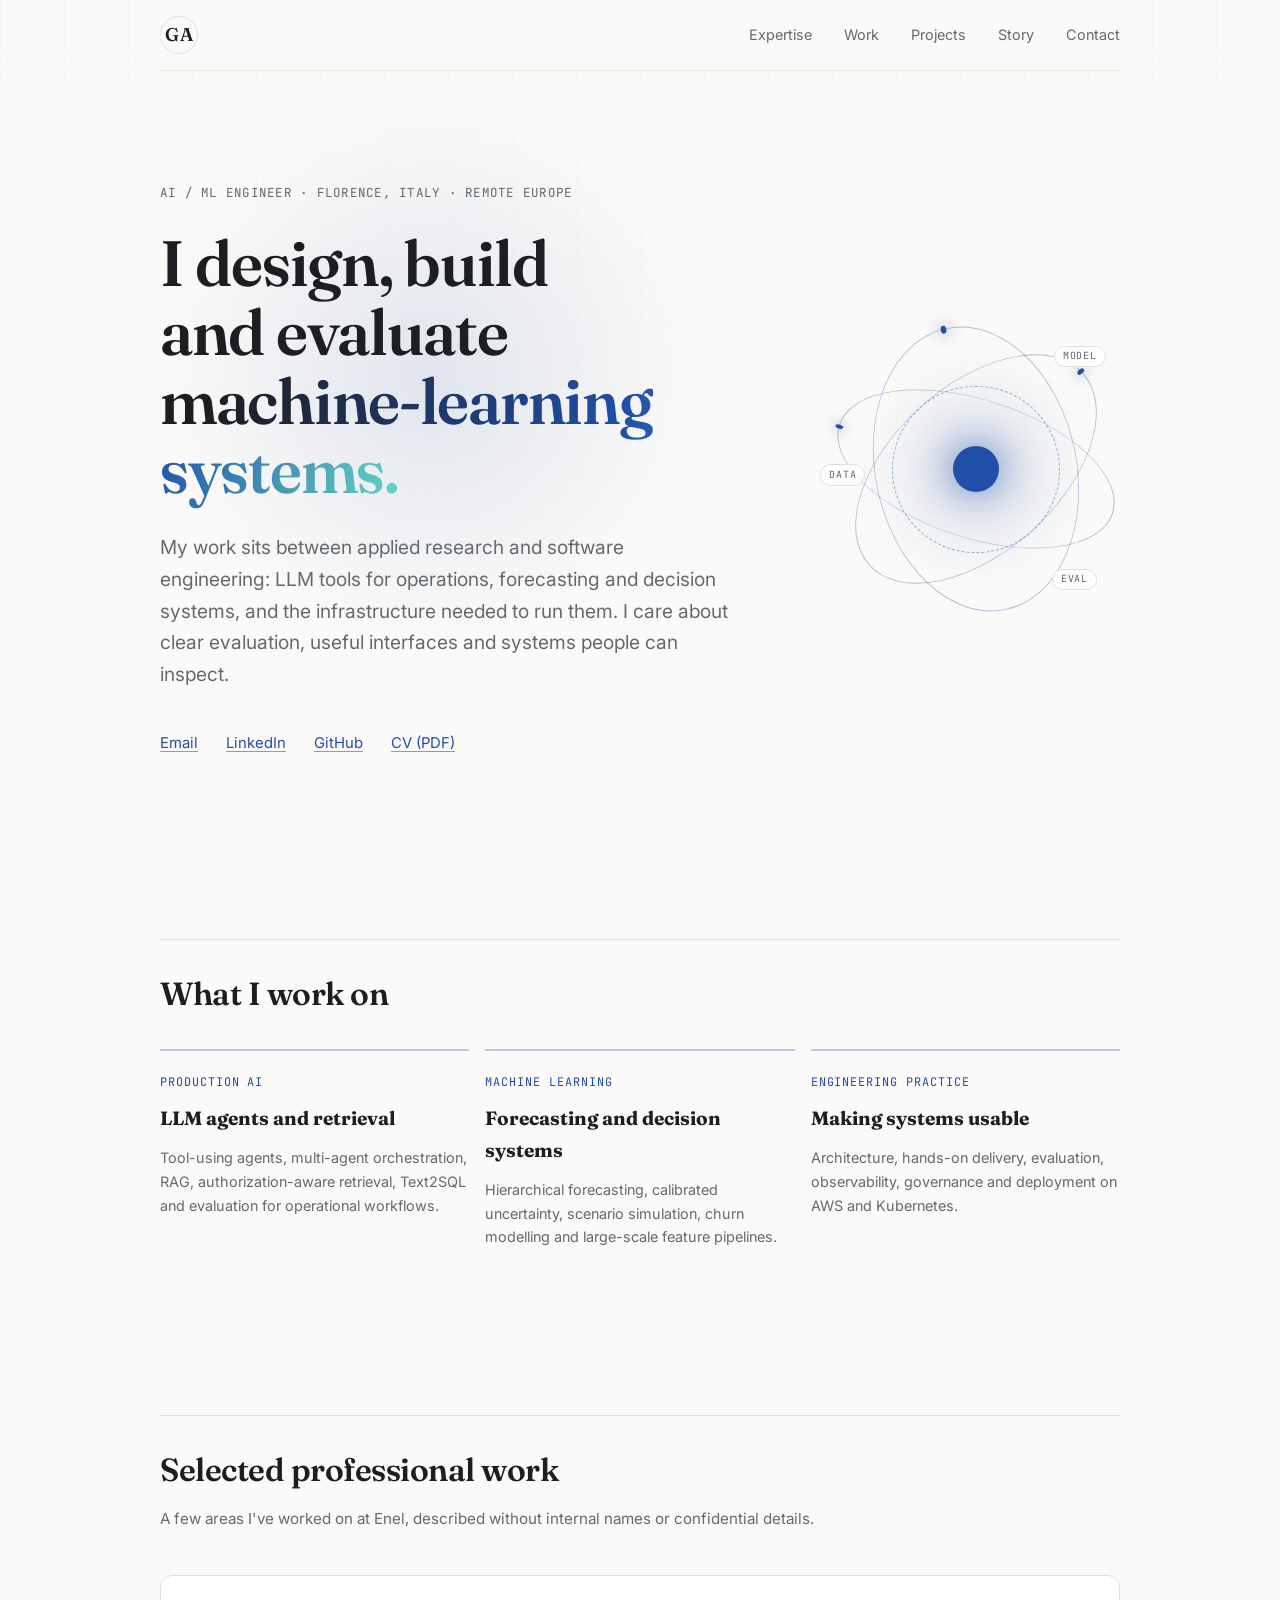
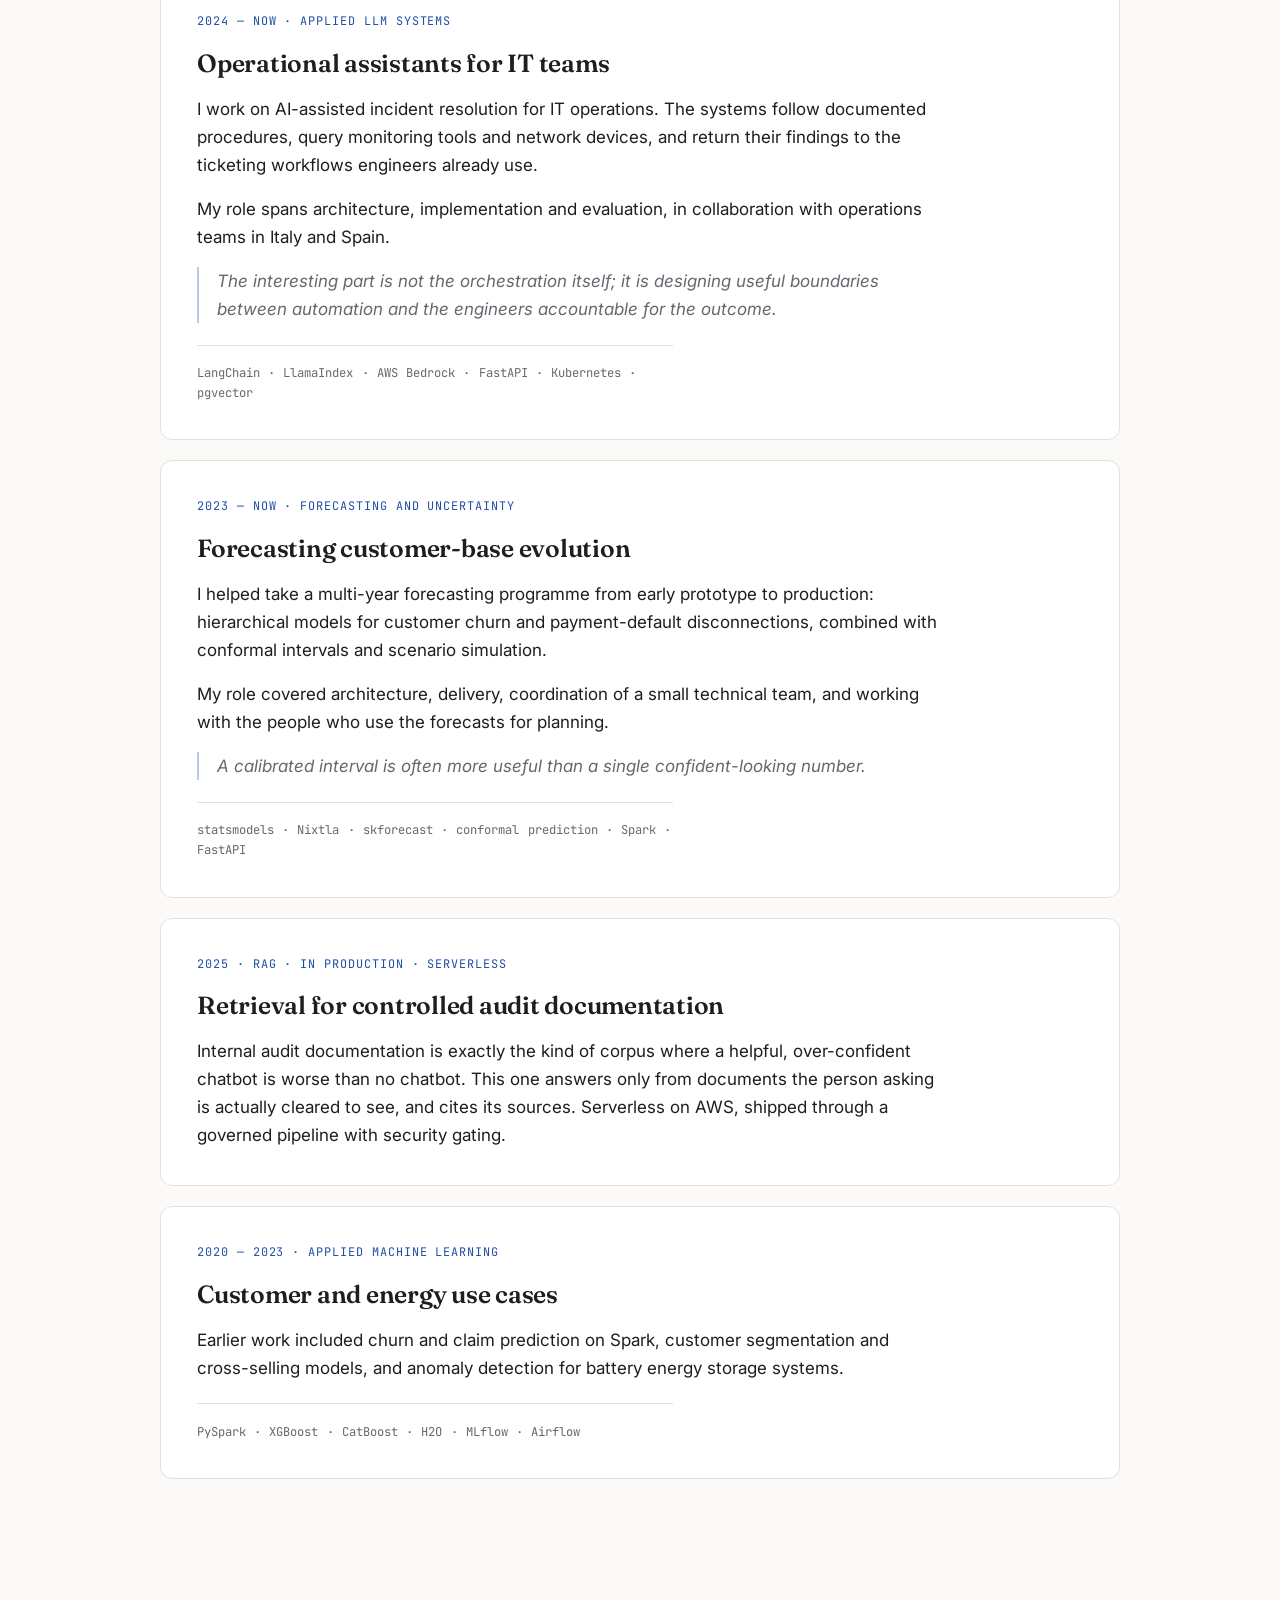
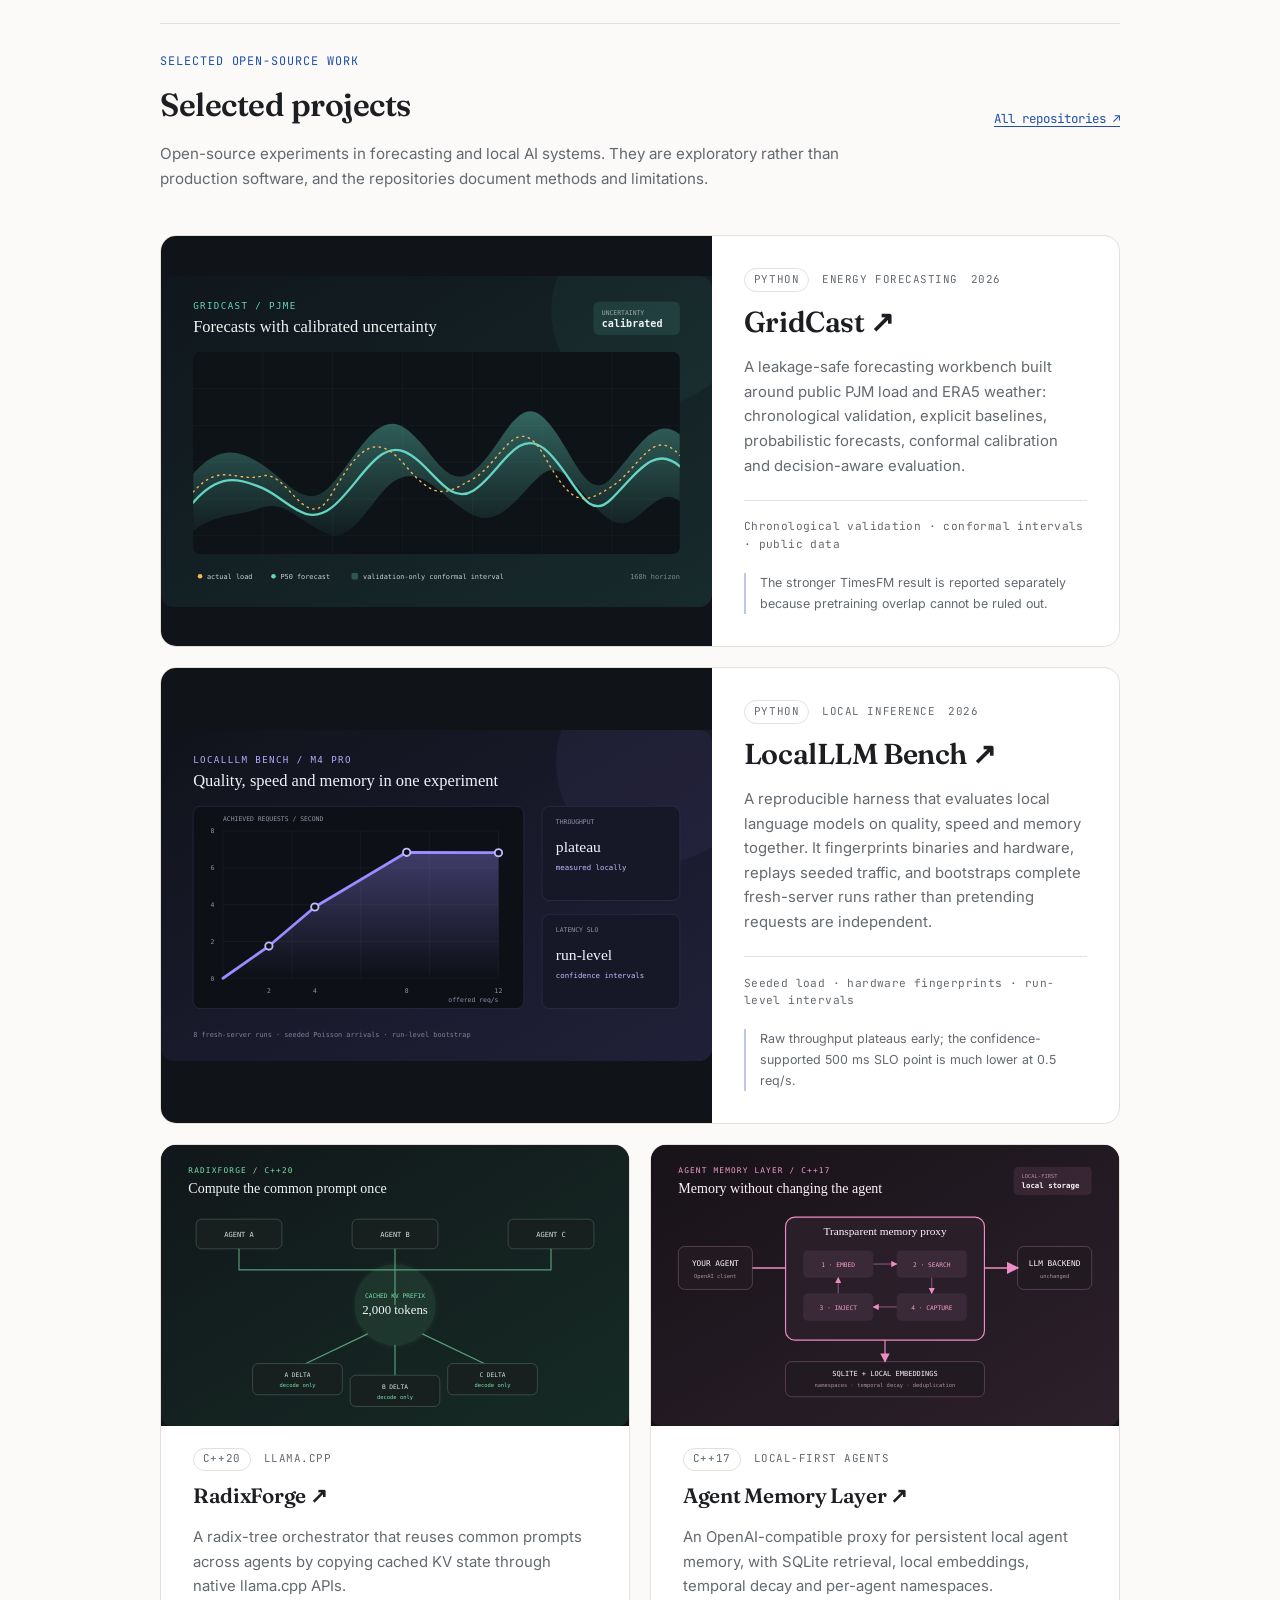
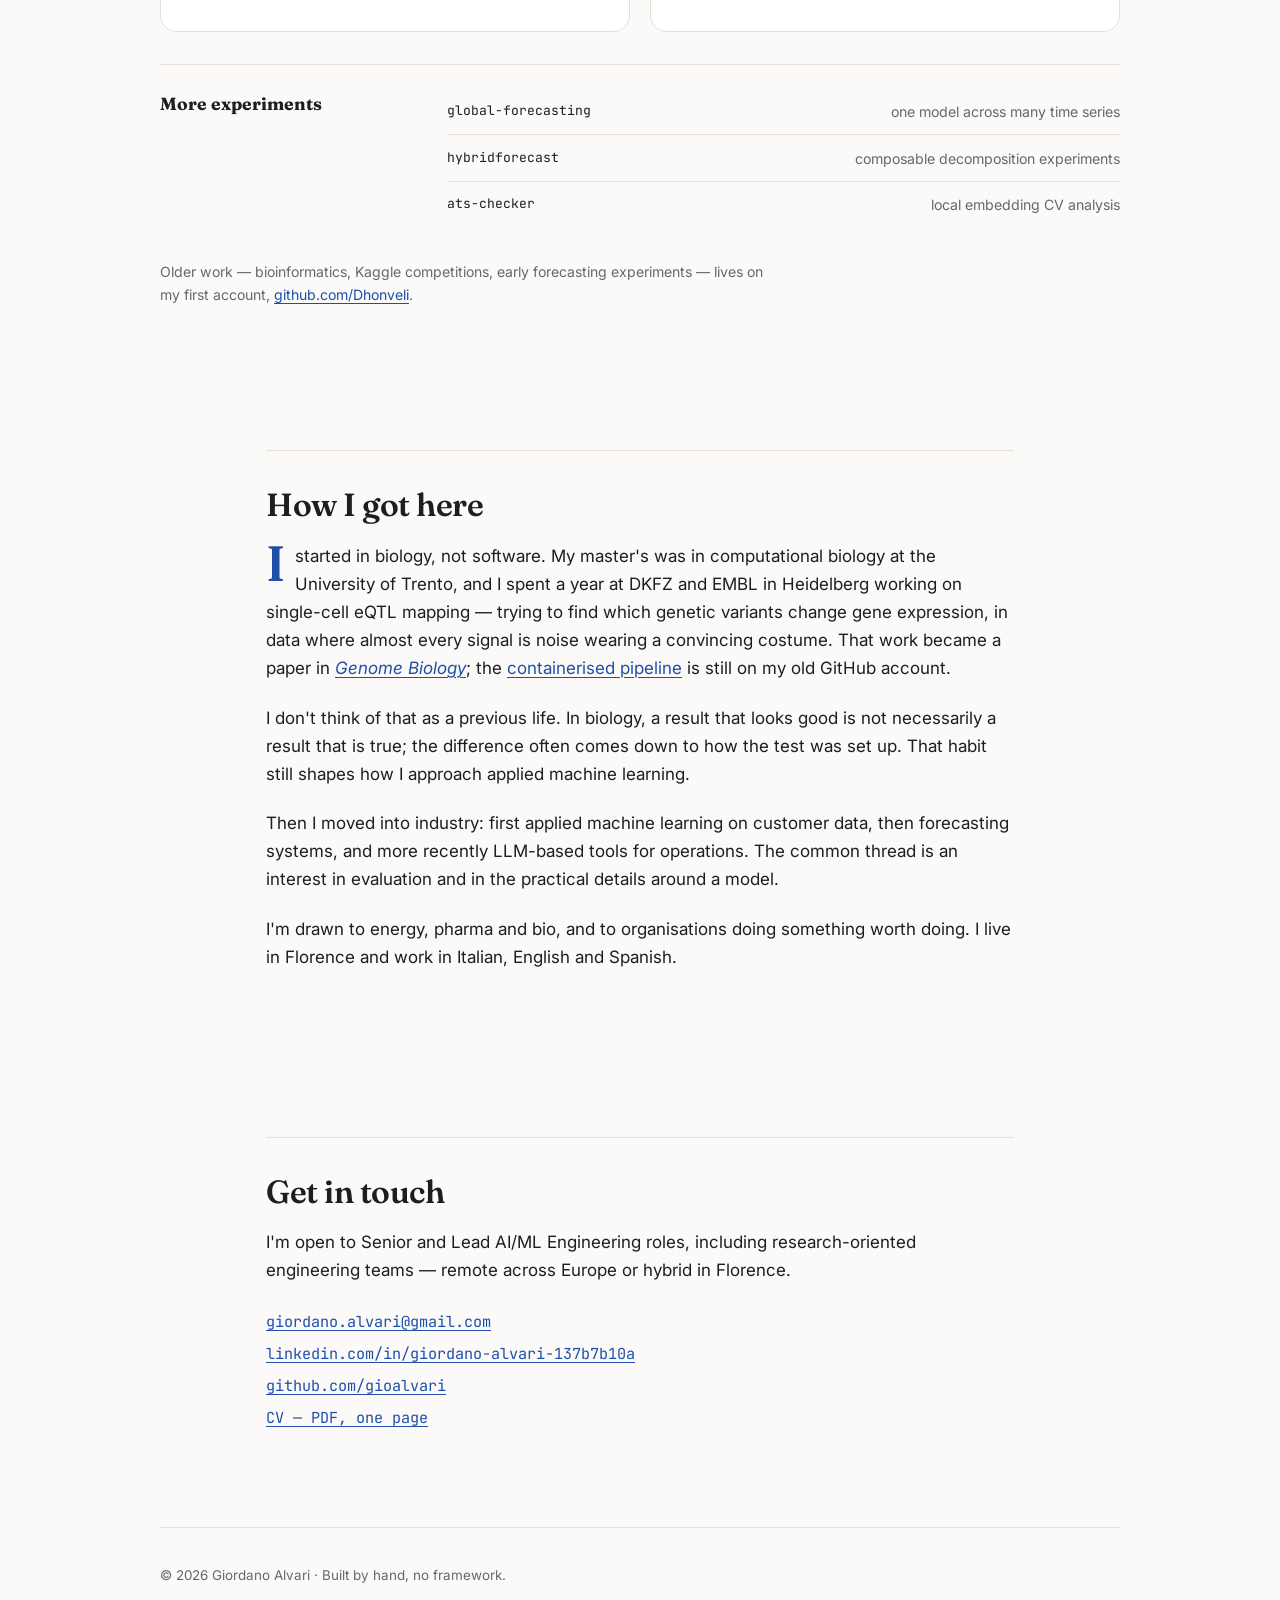
==== index.html @ 570c7729 "Refine portfolio tone and interactions" ====
<!DOCTYPE html>
<html lang="en">
<head>
<meta charset="utf-8">
<meta name="viewport" content="width=device-width, initial-scale=1">
<title>Giordano Alvari — Senior AI / ML Engineer</title>
<meta name="description" content="AI and Machine Learning Engineer working on LLM systems, forecasting and applied machine learning. Based in Florence, available remotely across Europe.">
<meta name="author" content="Giordano Alvari">
<meta name="color-scheme" content="dark light">
<meta name="theme-color" content="#0e1012" media="(prefers-color-scheme: dark)">
<meta name="theme-color" content="#fbfaf8" media="(prefers-color-scheme: light)">
<link rel="canonical" href="https://gioalvari.github.io/">

<meta property="og:type" content="profile">
<meta property="og:title" content="Giordano Alvari — Senior AI / ML Engineer">
<meta property="og:description" content="LLM systems, forecasting and applied machine learning — built with careful evaluation and practical engineering.">
<meta property="og:url" content="https://gioalvari.github.io/">
<meta property="og:image" content="https://gioalvari.github.io/og-2026-09.png">
<meta property="og:image:width" content="1200">
<meta property="og:image:height" content="630">
<meta property="og:image:alt" content="Giordano Alvari — AI and Machine Learning Engineer.">
<meta name="twitter:card" content="summary_large_image">
<meta name="twitter:image" content="https://gioalvari.github.io/og-2026-09.png">

<link rel="preconnect" href="https://fonts.googleapis.com">
<link rel="preconnect" href="https://fonts.gstatic.com" crossorigin>
<link href="https://fonts.googleapis.com/css2?family=Fraunces:opsz,wght@9..144,400;9..144,600&family=Inter:wght@400;500;600&family=JetBrains+Mono:wght@400&display=swap" rel="stylesheet">
<link rel="stylesheet" href="style.css">
<script src="site.js" defer></script>
<link rel="icon" href="data:image/svg+xml,<svg xmlns='http://www.w3.org/2000/svg' viewBox='0 0 100 100'><text y='.9em' font-size='90'>◆</text></svg>">

<script type="application/ld+json">
{
  "@context": "https://schema.org",
  "@type": "Person",
  "name": "Giordano Alvari",
  "url": "https://gioalvari.github.io/",
  "email": "giordano.alvari@gmail.com",
  "jobTitle": "Senior AI / Machine Learning Engineer",
  "worksFor": { "@type": "Organization", "name": "Enel" },
  "address": { "@type": "PostalAddress", "addressLocality": "Florence", "addressCountry": "IT" },
  "alumniOf": [
    { "@type": "CollegeOrUniversity", "name": "University of Trento" },
    { "@type": "Organization", "name": "DKFZ / EMBL Heidelberg" }
  ],
  "knowsLanguage": ["Italian", "English", "Spanish"],
  "knowsAbout": [
    "LLM agents", "Retrieval-Augmented Generation", "Machine Learning Engineering",
    "Time series forecasting", "Conformal prediction", "MLOps", "Python", "C++"
  ],
  "sameAs": [
    "https://www.linkedin.com/in/giordano-alvari-137b7b10a/",
    "https://github.com/gioalvari",
    "https://github.com/Dhonveli"
  ]
}
</script>
</head>

<body>

<a class="skip" href="#main">Skip to content</a>

<header class="wrap">
  <nav aria-label="Primary">
    <span class="mark">GA</span>
    <ul>
      <li><a href="#expertise">Expertise</a></li>
      <li><a href="#work">Work</a></li>
      <li><a href="#projects">Projects</a></li>
      <li><a href="#story">Story</a></li>
      <li><a href="#contact">Contact</a></li>
    </ul>
  </nav>
</header>

<main id="main">

  <!-- ── HERO ───────────────────────────────────────── -->
  <section class="wrap hero">
    <div class="hero-copy">
      <p class="eyebrow">AI / ML Engineer · Florence, Italy · Remote Europe</p>
      <h1>I design, build and evaluate<br><span>machine-learning systems.</span></h1>
      <p class="lead">
        My work sits between applied research and software engineering: LLM tools for operations,
        forecasting and decision systems, and the infrastructure needed to run them. I care about
        clear evaluation, useful interfaces and systems people can inspect.
      </p>
      <ul class="links">
        <li><a href="mailto:giordano.alvari@gmail.com">Email</a></li>
        <li><a href="https://www.linkedin.com/in/giordano-alvari-137b7b10a/" rel="me">LinkedIn</a></li>
        <li><a href="https://github.com/gioalvari" rel="me">GitHub</a></li>
        <li><a href="giordano-alvari-cv.pdf">CV (PDF)</a></li>
      </ul>
    </div>
    <div class="hero-orbit" aria-hidden="true">
      <span class="orbit orbit-a"></span>
      <span class="orbit orbit-b"></span>
      <span class="orbit orbit-c"></span>
      <span class="orbit-core"></span>
      <span class="orbit-label label-model">model</span>
      <span class="orbit-label label-data">data</span>
      <span class="orbit-label label-eval">eval</span>
    </div>
  </section>

  <section class="wrap" id="expertise">
    <h2 class="section-title">What I work on</h2>
    <div class="expertise-grid">
      <article>
        <p class="kicker">Production AI</p>
        <h3>LLM agents and retrieval</h3>
        <p>Tool-using agents, multi-agent orchestration, RAG, authorization-aware retrieval, Text2SQL and evaluation for operational workflows.</p>
      </article>
      <article>
        <p class="kicker">Machine learning</p>
        <h3>Forecasting and decision systems</h3>
        <p>Hierarchical forecasting, calibrated uncertainty, scenario simulation, churn modelling and large-scale feature pipelines.</p>
      </article>
      <article>
        <p class="kicker">Engineering practice</p>
        <h3>Making systems usable</h3>
        <p>Architecture, hands-on delivery, evaluation, observability, governance and deployment on AWS and Kubernetes.</p>
      </article>
    </div>
  </section>

  <!-- ── WORK ───────────────────────────────────────── -->
  <section class="wrap" id="work">
    <h2 class="section-title">Selected professional work</h2>
    <p class="section-note">
      A few areas I've worked on at Enel, described without internal names or confidential details.
    </p>

    <ol class="cards">

      <li class="card">
        <p class="kicker">2024 — now · Applied LLM systems</p>
        <h3>Operational assistants for IT teams</h3>
        <p>
          I work on AI-assisted incident resolution for IT operations. The systems follow
          documented procedures, query monitoring tools and network devices, and return their
          findings to the ticketing workflows engineers already use.
        </p>
        <p>
          My role spans architecture, implementation and evaluation, in collaboration with
          operations teams in Italy and Spain.
        </p>
        <p class="aside">
          The interesting part is not the orchestration itself; it is designing useful boundaries
          between automation and the engineers accountable for the outcome.
        </p>
        <p class="stack">LangChain · LlamaIndex · AWS Bedrock · FastAPI · Kubernetes · pgvector</p>
      </li>

      <li class="card">
        <p class="kicker">2023 — now · Forecasting and uncertainty</p>
        <h3>Forecasting customer-base evolution</h3>
        <p>
          I helped take a multi-year forecasting programme from early prototype to production:
          hierarchical models for customer churn and payment-default disconnections, combined
          with conformal intervals and scenario simulation.
        </p>
        <p>
          My role covered architecture, delivery, coordination of a small technical team, and
          working with the people who use the forecasts for planning.
        </p>
        <p class="aside">
          A calibrated interval is often more useful than a single confident-looking number.
        </p>
        <p class="stack">statsmodels · Nixtla · skforecast · conformal prediction · Spark · FastAPI</p>
      </li>

      <li class="card">
        <p class="kicker">2025 · RAG · in production · serverless</p>
        <h3>Retrieval for controlled audit documentation</h3>
        <p>
          Internal audit documentation is exactly the kind of corpus where a helpful,
          over-confident chatbot is worse than no chatbot. This one answers only from documents
          the person asking is actually cleared to see, and cites its sources. Serverless on AWS,
          shipped through a governed pipeline with security gating.
        </p>
      </li>

      <li class="card">
        <p class="kicker">2020 — 2023 · Applied machine learning</p>
        <h3>Customer and energy use cases</h3>
        <p>
          Earlier work included churn and claim prediction on Spark, customer segmentation and
          cross-selling models, and anomaly detection for battery energy storage systems.
        </p>
        <p class="stack">PySpark · XGBoost · CatBoost · H2O · MLflow · Airflow</p>
      </li>

    </ol>
  </section>

  <!-- ── PROJECTS ───────────────────────────────────── -->
  <section class="wrap" id="projects">
    <span class="anchor-alias" id="code" aria-hidden="true"></span>
    <div class="section-heading">
      <div>
        <p class="kicker">Selected open-source work</p>
        <h2 class="section-title">Selected projects</h2>
      </div>
      <a class="section-link" href="https://github.com/gioalvari">All repositories <span aria-hidden="true">↗</span></a>
    </div>
    <p class="section-note">
      Open-source experiments in forecasting and local AI systems. They are exploratory rather
      than production software, and the repositories document methods and limitations.
    </p>

    <div class="project-grid">
      <article class="project project-featured project-gridcast">
        <a class="project-media" href="https://github.com/gioalvari/gridcast" aria-label="View GridCast on GitHub">
          <picture>
            <source media="(max-width: 44rem)" srcset="assets/projects/gridcast-mobile.svg">
            <img src="assets/projects/gridcast.svg" width="1200" height="720" alt="Illustrative hourly demand forecast with a calibrated uncertainty band" loading="lazy" decoding="async">
          </picture>
        </a>
        <div class="project-copy">
          <div class="project-meta">
            <span class="lang">Python</span>
            <span>Energy forecasting</span>
            <span>2026</span>
          </div>
          <h3><a href="https://github.com/gioalvari/gridcast">GridCast <span aria-hidden="true">↗</span></a></h3>
          <p>
            A leakage-safe forecasting workbench built around public PJM load and ERA5 weather:
            chronological validation, explicit baselines, probabilistic forecasts, conformal
            calibration and decision-aware evaluation.
          </p>
          <p class="project-method">Chronological validation · conformal intervals · public data</p>
          <p class="project-note">The stronger TimesFM result is reported separately because pretraining overlap cannot be ruled out.</p>
        </div>
      </article>

      <article class="project project-featured project-bench">
        <a class="project-media" href="https://github.com/gioalvari/local-llm-bench" aria-label="View LocalLLM Bench on GitHub">
          <picture>
            <source media="(max-width: 44rem)" srcset="assets/projects/local-llm-bench-mobile.svg">
            <img src="assets/projects/local-llm-bench.svg" width="1200" height="720" alt="Illustrative local language-model throughput curve and evaluation panels" loading="lazy" decoding="async">
          </picture>
        </a>
        <div class="project-copy">
          <div class="project-meta">
            <span class="lang">Python</span>
            <span>Local inference</span>
            <span>2026</span>
          </div>
          <h3><a href="https://github.com/gioalvari/local-llm-bench">LocalLLM Bench <span aria-hidden="true">↗</span></a></h3>
          <p>
            A reproducible harness that evaluates local language models on quality, speed and
            memory together. It fingerprints binaries and hardware, replays seeded traffic, and
            bootstraps complete fresh-server runs rather than pretending requests are independent.
          </p>
          <p class="project-method">Seeded load · hardware fingerprints · run-level intervals</p>
          <p class="project-note">Raw throughput plateaus early; the confidence-supported 500 ms SLO point is much lower at 0.5 req/s.</p>
        </div>
      </article>

      <article class="project project-compact project-radix">
        <a class="project-media" href="https://github.com/gioalvari/radixforge" aria-label="View RadixForge on GitHub">
          <picture>
            <source media="(max-width: 44rem)" srcset="assets/projects/radixforge-mobile.svg">
            <img src="assets/projects/radixforge.svg" width="1200" height="720" alt="RadixForge architecture reusing a common prompt prefix across three agents" loading="lazy" decoding="async">
          </picture>
        </a>
        <div class="project-copy">
          <div class="project-meta"><span class="lang">C++20</span><span>llama.cpp</span></div>
          <h3><a href="https://github.com/gioalvari/radixforge">RadixForge <span aria-hidden="true">↗</span></a></h3>
          <p>A radix-tree orchestrator that reuses common prompts across agents by copying cached KV state through native llama.cpp APIs.</p>
        </div>
      </article>

      <article class="project project-compact project-memory">
        <a class="project-media" href="https://github.com/gioalvari/agent-memory-layer" aria-label="View Agent Memory Layer on GitHub">
          <picture>
            <source media="(max-width: 44rem)" srcset="assets/projects/agent-memory-mobile.svg">
            <img src="assets/projects/agent-memory.svg" width="1200" height="720" alt="Agent Memory Layer proxy embedding, retrieving and injecting local memories" loading="lazy" decoding="async">
          </picture>
        </a>
        <div class="project-copy">
          <div class="project-meta"><span class="lang">C++17</span><span>Local-first agents</span></div>
          <h3><a href="https://github.com/gioalvari/agent-memory-layer">Agent Memory Layer <span aria-hidden="true">↗</span></a></h3>
          <p>An OpenAI-compatible proxy for persistent local agent memory, with SQLite retrieval, local embeddings, temporal decay and per-agent namespaces.</p>
        </div>
      </article>
    </div>

    <div class="more-projects">
      <h3 id="more-projects-title">More experiments</h3>
      <ul>
        <li><a href="https://github.com/gioalvari/global-forecasting"><span>global-forecasting</span><small>one model across many time series</small></a></li>
        <li><a href="https://github.com/Dhonveli/hybridforecast"><span>hybridforecast</span><small>composable decomposition experiments</small></a></li>
        <li><a href="https://github.com/gioalvari/ats-checker"><span>ats-checker</span><small>local embedding CV analysis</small></a></li>
      </ul>
    </div>

    <p class="footnote">
      Older work — bioinformatics, Kaggle competitions, early forecasting experiments — lives on
      my first account, <a href="https://github.com/Dhonveli">github.com/Dhonveli</a>.
    </p>
  </section>

  <!-- ── STORY ──────────────────────────────────────── -->
  <section class="wrap narrow" id="story">
    <h2 class="section-title">How I got here</h2>

    <p>
      I started in biology, not software. My master's was in computational biology at the
      University of Trento, and I spent a year at DKFZ and EMBL in Heidelberg working on
      single-cell eQTL mapping — trying to find which genetic variants change gene expression,
      in data where almost every signal is noise wearing a convincing costume. That work became
      a paper in <a href="https://doi.org/10.1186/s13059-021-02407-x"><em>Genome Biology</em></a>;
      the <a href="https://github.com/Dhonveli/eQTLlimix_container">containerised pipeline</a>
      is still on my old GitHub account.
    </p>

    <p>
      I don't think of that as a previous life. In biology, a result that looks good is not
      necessarily a result that is true; the difference often comes down to how the test was set
      up. That habit still shapes how I approach applied machine learning.
    </p>

    <p>
      Then I moved into industry: first applied machine learning on customer data, then forecasting
      systems, and more recently LLM-based tools for operations. The common thread is an interest
      in evaluation and in the practical details around a model.
    </p>

    <p>
      I'm drawn to energy, pharma and bio, and to organisations doing something worth doing.
      I live in Florence and work in Italian, English and Spanish.
    </p>
  </section>

  <!-- ── CONTACT ────────────────────────────────────── -->
  <section class="wrap narrow" id="contact">
    <h2 class="section-title">Get in touch</h2>
    <p>
      I'm open to Senior and Lead AI/ML Engineering roles, including research-oriented engineering
      teams — remote across Europe or hybrid in Florence.
    </p>
    <p class="big-links">
      <a href="mailto:giordano.alvari@gmail.com">giordano.alvari@gmail.com</a><br>
      <a href="https://www.linkedin.com/in/giordano-alvari-137b7b10a/">linkedin.com/in/giordano-alvari-137b7b10a</a><br>
      <a href="https://github.com/gioalvari">github.com/gioalvari</a><br>
      <a href="giordano-alvari-cv.pdf">CV — PDF, one page</a>
    </p>
  </section>

</main>

<footer class="wrap">
  <p>© <span id="year">2026</span> Giordano Alvari · Built by hand, no framework.</p>
</footer>

</body>
</html>
---- style.css ----
/* ─────────────────────────────────────────────────────────
   Giordano Alvari — personal site
   Static HTML and CSS. No framework or build step.
   ───────────────────────────────────────────────────────── */

:root {
  --bg:        #0e1012;
  --bg-raised: #16191d;
  --line:      #262b31;
  --text:      #d9dde2;
  --text-dim:  #8b939c;
  --accent:    #7fb2ff;
  --accent-dim:#38507a;
  --teal:      #66d4c2;
  --violet:    #a99dff;
  --green:     #77e1aa;
  --pink:      #f19dce;

  --serif: "Fraunces", Georgia, serif;
  --sans:  "Inter", system-ui, -apple-system, sans-serif;
  --mono:  "JetBrains Mono", ui-monospace, monospace;

  --measure: 68ch;
}

@media (prefers-color-scheme: light) {
  :root {
    --bg:        #fbfaf8;
    --bg-raised: #ffffff;
    --line:      #e4e0d9;
    --text:      #1c1e21;
    --text-dim:  #63696f;
    --accent:    #1f4fa8;
    --accent-dim:#b9c9e8;
  }
}

*, *::before, *::after { box-sizing: border-box; }

html { scroll-behavior: smooth; }
@media (prefers-reduced-motion: reduce) { html { scroll-behavior: auto; } }

body {
  margin: 0;
  background: var(--bg);
  color: var(--text);
  font-family: var(--sans);
  font-size: 17px;
  line-height: 1.65;
  -webkit-font-smoothing: antialiased;
  text-rendering: optimizeLegibility;
}
body::before {
  content: "";
  position: fixed;
  inset: 0;
  z-index: -1;
  pointer-events: none;
  background-image:
    linear-gradient(color-mix(in srgb, var(--line) 34%, transparent) 1px, transparent 1px),
    linear-gradient(90deg, color-mix(in srgb, var(--line) 34%, transparent) 1px, transparent 1px);
  background-size: 64px 64px;
  mask-image: linear-gradient(to bottom, rgba(0, 0, 0, .45), transparent 42rem);
}

.wrap { width: min(100% - 2.5rem, 60rem); margin-inline: auto; }
.narrow { max-width: var(--measure); }

a { color: var(--accent); text-decoration-thickness: 1px; text-underline-offset: 3px; }
a:hover { text-decoration-thickness: 2px; }

.skip {
  position: absolute; left: -9999px;
}
.skip:focus {
  left: 1rem; top: 1rem; z-index: 100;
  background: var(--accent); color: var(--bg);
  padding: .6rem 1rem; border-radius: 6px;
}

/* ── nav ────────────────────────────────────────────── */
header {
  position: sticky;
  top: 0;
  z-index: 20;
  padding-block: 1rem;
  background: color-mix(in srgb, var(--bg) 84%, transparent);
  border-bottom: 1px solid color-mix(in srgb, var(--line) 68%, transparent);
  backdrop-filter: blur(18px) saturate(1.25);
}
nav {
  display: flex; align-items: center; justify-content: space-between;
  gap: 1rem;
}
.mark {
  font-family: var(--serif); font-weight: 600; font-size: 1.15rem;
  letter-spacing: .04em;
  width: 2.4rem;
  height: 2.4rem;
  display: grid;
  place-items: center;
  border: 1px solid var(--line);
  border-radius: 50%;
}
nav ul {
  display: flex; gap: clamp(1rem, 4vw, 2rem);
  list-style: none; margin: 0; padding: 0;
  font-size: .9rem;
}
nav a {
  color: var(--text-dim); text-decoration: none;
  padding-bottom: 2px; border-bottom: 1px solid transparent;
}
nav a:hover,
nav a[aria-current="location"] { color: var(--text); border-bottom-color: var(--accent); }

/* ── hero ───────────────────────────────────────────── */
.hero {
  --pointer-x: 32%;
  --pointer-y: 38%;
  --orbit-shift-x: 0px;
  --orbit-shift-y: 0px;
  position: relative;
  display: grid;
  grid-template-columns: minmax(0, 1fr) minmax(17rem, .55fr);
  align-items: center;
  gap: clamp(2rem, 6vw, 5rem);
  min-height: min(48rem, calc(100svh - 4.5rem));
  padding-block: clamp(3.5rem, 10vw, 7rem);
  isolation: isolate;
  overflow: clip;
}
.hero::before {
  content: "";
  position: absolute;
  inset: 0 -8vw;
  z-index: -1;
  pointer-events: none;
  background: radial-gradient(
    circle 24rem at var(--pointer-x) var(--pointer-y),
    color-mix(in srgb, var(--accent) 12%, transparent),
    transparent 70%
  );
}
.hero-copy { min-width: 0; }

.eyebrow {
  font-family: var(--mono); font-size: .78rem;
  letter-spacing: .1em; text-transform: uppercase;
  color: var(--text-dim); margin: 0 0 1.5rem;
}

h1 {
  font-family: var(--serif); font-weight: 600;
  font-size: clamp(2.1rem, 6.2vw, 4rem);
  line-height: 1.08; letter-spacing: -.02em;
  margin: 0 0 1.75rem;
  text-wrap: balance;
}
h1 span {
  color: transparent;
  background: linear-gradient(105deg, var(--text) 8%, var(--accent) 64%, var(--teal));
  background-clip: text;
  -webkit-background-clip: text;
}

.lead {
  max-width: var(--measure);
  font-size: clamp(1.03rem, 1.9vw, 1.2rem);
  color: var(--text-dim);
  margin: 0 0 2.5rem;
}
.lead em { color: var(--text); font-style: italic; }

.links {
  display: flex; flex-wrap: wrap; gap: .6rem 1.75rem;
  list-style: none; margin: 0; padding: 0;
  font-size: .93rem;
}
.links a { text-decoration-color: color-mix(in srgb, var(--accent) 55%, transparent); }

.hero-orbit {
  position: relative;
  width: min(26vw, 18rem);
  aspect-ratio: 1;
  justify-self: end;
  transform: translate(var(--orbit-shift-x), var(--orbit-shift-y));
  transition: transform .35s ease-out;
}
.hero-orbit::before,
.hero-orbit::after {
  content: "";
  position: absolute;
  inset: 8%;
  border-radius: 50%;
}
.hero-orbit::before {
  background: radial-gradient(circle, color-mix(in srgb, var(--accent) 15%, transparent), transparent 67%);
  filter: blur(8px);
}
.hero-orbit::after {
  inset: 21%;
  border: 1px dashed color-mix(in srgb, var(--accent) 45%, transparent);
}
.orbit {
  position: absolute;
  inset: 0;
  border: 1px solid color-mix(in srgb, var(--accent) 36%, transparent);
  border-radius: 50%;
}
.orbit::after {
  content: "";
  position: absolute;
  top: 50%;
  left: -4px;
  width: 8px;
  height: 8px;
  border-radius: 50%;
  background: var(--accent);
  box-shadow: 0 0 18px var(--accent);
}
.orbit-a { transform: rotate(18deg) scaleY(.48); }
.orbit-b { transform: rotate(78deg) scaleY(.7); }
.orbit-c { transform: rotate(138deg) scaleY(.58); }
.has-motion .orbit-a { animation: orbit-a 13s linear infinite; }
.has-motion .orbit-b { animation: orbit-b 17s linear infinite reverse; }
.has-motion .orbit-c { animation: orbit-c 21s linear infinite; }
.orbit-core {
  position: absolute;
  inset: 42%;
  border-radius: 50%;
  background: var(--accent);
  box-shadow: 0 0 2.5rem color-mix(in srgb, var(--accent) 72%, transparent);
}
.orbit-label {
  position: absolute;
  padding: .18rem .5rem;
  border: 1px solid var(--line);
  border-radius: 999px;
  background: color-mix(in srgb, var(--bg-raised) 80%, transparent);
  color: var(--text-dim);
  font: .62rem/1.4 var(--mono);
  letter-spacing: .08em;
  text-transform: uppercase;
  backdrop-filter: blur(8px);
}
.label-model { top: 7%; right: 5%; }
.label-data { left: -4%; top: 48%; }
.label-eval { right: 8%; bottom: 8%; }
@keyframes orbit-a { to { transform: rotate(378deg) scaleY(.48); } }
@keyframes orbit-b { to { transform: rotate(438deg) scaleY(.7); } }
@keyframes orbit-c { to { transform: rotate(498deg) scaleY(.58); } }

/* ── sections ───────────────────────────────────────── */
section { padding-block: clamp(2.5rem, 6vw, 4.5rem); }
.anchor-alias { display: block; position: relative; top: -1rem; visibility: hidden; }

.section-title {
  font-family: var(--serif); font-weight: 600;
  font-size: clamp(1.4rem, 3vw, 2rem);
  letter-spacing: -.015em;
  margin: 0 0 .6rem;
  padding-top: 1.75rem;
  border-top: 1px solid var(--line);
}
.section-note {
  max-width: var(--measure);
  color: var(--text-dim); font-size: .95rem;
  margin: 0 0 2.75rem;
}

.section-heading {
  display: flex;
  align-items: end;
  justify-content: space-between;
  gap: 2rem;
  border-top: 1px solid var(--line);
  padding-top: 1.75rem;
}
.section-heading .section-title { border: 0; padding: 0; margin-bottom: .6rem; }
.section-heading .kicker { margin-bottom: .45rem; }
.section-link { flex: 0 0 auto; font-family: var(--mono); font-size: .78rem; margin-bottom: .7rem; }

.expertise-grid {
  display: grid;
  grid-template-columns: repeat(3, 1fr);
  gap: 1rem;
  margin-top: 1.75rem;
}
.expertise-grid article { padding: 1.35rem 0; border-top: 2px solid var(--accent-dim); }
.expertise-grid article { transition: border-color .2s ease, transform .2s ease; }
.expertise-grid article:hover { border-top-color: var(--accent); transform: translateY(-3px); }
.expertise-grid h3 { font-family: var(--serif); font-size: 1.2rem; margin: 0 0 .7rem; }
.expertise-grid p:last-child { color: var(--text-dim); font-size: .9rem; margin: 0; }

/* ── work cards ─────────────────────────────────────── */
.cards { list-style: none; margin: 0; padding: 0; display: grid; gap: 1.25rem; }

.card {
  --spot-x: 50%;
  --spot-y: 50%;
  position: relative;
  isolation: isolate;
  overflow: hidden;
  background: var(--bg-raised);
  border: 1px solid var(--line);
  border-radius: 12px;
  padding: clamp(1.35rem, 3.5vw, 2.25rem);
}
.card::before,
.project::before {
  content: "";
  position: absolute;
  inset: 0;
  z-index: 0;
  pointer-events: none;
  opacity: 0;
  background: radial-gradient(
    25rem circle at var(--spot-x) var(--spot-y),
    color-mix(in srgb, var(--accent) 8%, transparent),
    transparent 58%
  );
  transition: opacity .25s ease;
}
.card > *,
.project > * { position: relative; z-index: 1; }
.card:hover::before,
.project:hover::before { opacity: 1; }
.card > p { max-width: var(--measure); }

.kicker {
  font-family: var(--mono); font-size: .74rem;
  letter-spacing: .08em; text-transform: uppercase;
  color: var(--accent); margin: 0 0 .7rem;
}

.card h3 {
  font-family: var(--serif); font-weight: 600;
  font-size: clamp(1.2rem, 2.6vw, 1.55rem);
  line-height: 1.25; letter-spacing: -.01em;
  margin: 0 0 1rem;
  text-wrap: balance;
}
.card p { margin: 0 0 1rem; }
.card p:last-child { margin-bottom: 0; }

.aside {
  border-left: 2px solid var(--accent-dim);
  padding-left: 1.1rem;
  color: var(--text-dim);
  font-style: italic;
}

.stack {
  font-family: var(--mono); font-size: .76rem;
  color: var(--text-dim);
  padding-top: 1.1rem; margin-top: 1.35rem !important;
  border-top: 1px solid var(--line);
  word-spacing: .1em;
}

/* ── projects ───────────────────────────────────────── */
.project-grid { display: grid; grid-template-columns: repeat(2, 1fr); gap: 1.25rem; }
.project {
  --spot-x: 50%;
  --spot-y: 50%;
  position: relative;
  isolation: isolate;
  min-width: 0;
  overflow: hidden;
  background: var(--bg-raised);
  border: 1px solid var(--line);
  border-radius: 16px;
}
.project-featured { grid-column: 1 / -1; display: grid; grid-template-columns: minmax(0, 1.15fr) minmax(19rem, .85fr); }
.project-media {
  position: relative;
  display: block;
  min-height: 100%;
  overflow: hidden;
  background: #101317;
}
.project-media picture { display: block; width: 100%; height: 100%; }
.project-media img { display: block; width: 100%; height: 100%; object-fit: cover; transition: transform .3s ease; }
.project-featured .project-media img { object-fit: contain; }
.project-media:hover img { transform: scale(1.015); }
.project-media:focus-visible {
  outline: 0;
}
.project-media:focus-visible::after {
  content: "";
  position: absolute;
  inset: 4px;
  z-index: 3;
  pointer-events: none;
  border: 3px solid var(--accent);
  border-radius: 11px;
}
.project-copy { padding: clamp(1.25rem, 3.2vw, 2rem); }
.project h3 {
  font-family: var(--serif);
  font-weight: 600;
  font-size: clamp(1.35rem, 2.7vw, 1.8rem);
  letter-spacing: -.015em;
  line-height: 1.2;
  margin: .8rem 0 1rem;
}
.project h3 a { color: var(--text); text-decoration: none; }
.project h3 a:hover { color: var(--accent); }
.project-copy > p { margin: 0; color: var(--text-dim); font-size: .93rem; }
.project-meta { display: flex; align-items: center; flex-wrap: wrap; gap: .45rem .8rem; color: var(--text-dim); font-family: var(--mono); font-size: .68rem; text-transform: uppercase; letter-spacing: .05em; }
.lang {
  font-size: .68rem; letter-spacing: .06em; text-transform: uppercase;
  color: var(--text-dim);
  border: 1px solid var(--line); border-radius: 100px;
  padding: .12rem .55rem;
}
.project-method {
  margin-top: 1.35rem !important;
  padding-top: 1.1rem;
  border-top: 1px solid var(--line);
  font: .7rem/1.55 var(--mono) !important;
  letter-spacing: .035em;
}
.project-note { margin-top: 1.25rem !important; padding-left: .9rem; border-left: 2px solid var(--accent-dim); font-size: .78rem !important; }
.project-gridcast { --project-color: var(--teal); }
.project-bench { --project-color: var(--violet); }
.project-radix { --project-color: var(--green); }
.project-memory { --project-color: var(--pink); }
.project:hover { border-color: color-mix(in srgb, var(--project-color) 55%, var(--line)); }
.project-compact .project-media { aspect-ratio: 5 / 3; min-height: auto; }
.project-compact .project-copy { padding-top: 1.35rem; }
.project-compact h3 { font-size: 1.3rem; }
.more-projects { display: grid; grid-template-columns: minmax(10rem, .55fr) 1.45fr; gap: 2rem; margin-top: 2rem; padding-top: 1.5rem; border-top: 1px solid var(--line); }
.more-projects h3 { margin: 0; font-family: var(--serif); font-size: 1.1rem; }
.more-projects ul { list-style: none; margin: 0; padding: 0; }
.more-projects li + li { border-top: 1px solid var(--line); }
.more-projects a { display: flex; justify-content: space-between; gap: 1.5rem; padding: .7rem 0; color: var(--text); text-decoration: none; }
.more-projects a:hover span { color: var(--accent); }
.more-projects span { font-family: var(--mono); font-size: .82rem; }
.more-projects small { color: var(--text-dim); text-align: right; }
@media (prefers-reduced-motion: reduce) { .project-media img { transition: none; } .project-media:hover img { transform: none; } }

.has-motion .reveal {
  opacity: 0;
  transform: translateY(1.2rem);
  transition:
    opacity .65s cubic-bezier(.2, .7, .2, 1) var(--reveal-delay, 0ms),
    transform .65s cubic-bezier(.2, .7, .2, 1) var(--reveal-delay, 0ms);
}
.has-motion .reveal.is-visible { opacity: 1; transform: translateY(0); }

/* ── story ──────────────────────────────────────────── */
#story p, #contact p { max-width: var(--measure); margin: 0 0 1.35rem; }
#story p:first-of-type::first-letter {
  font-family: var(--serif); font-size: 3.1rem; font-weight: 600;
  float: left; line-height: .82; padding: .1rem .55rem 0 0;
  color: var(--accent);
}

.big-links {
  font-family: var(--mono); font-size: .95rem; line-height: 2.1;
}

.not-found {
  min-height: 70vh;
  display: flex;
  flex-direction: column;
  justify-content: center;
}
.not-found h1 { font-size: clamp(2rem, 5vw, 3rem); }

/* ── footer ─────────────────────────────────────────── */
footer {
  padding-block: 2.25rem 3.5rem;
  border-top: 1px solid var(--line);
  color: var(--text-dim); font-size: .84rem;
}
footer p { margin: 0; }

/* ── focus ──────────────────────────────────────────── */
:focus-visible {
  outline: 2px solid var(--accent);
  outline-offset: 3px;
  border-radius: 3px;
}

/* ── footnote ───────────────────────────────────────── */
.footnote {
  max-width: var(--measure);
  margin: 2rem 0 0;
  font-size: .88rem;
  color: var(--text-dim);
}

/* ── print ──────────────────────────────────────────── */
@media print {
  :root {
    --bg:#fff; --bg-raised:#fff; --line:#ccc;
    --text:#000; --text-dim:#444; --accent:#000; --accent-dim:#999;
  }
  header nav ul, .skip, footer { display: none; }
  body { font-size: 11pt; }
  .card, .project { break-inside: avoid; border-color: #ccc; }
  a { text-decoration: none; }
  .project h3 a[href]::after,
  #contact a[href]::after { content: " (" attr(href) ")"; font-size: .75em; color: #555; }
  section { padding-block: 1rem; }
  .hero { min-height: auto; display: block; }
  .hero-orbit, body::before { display: none; }
  .has-motion .reveal {
    opacity: 1;
    transform: none;
    transition: none;
  }
}

/* ── reduce motion / small screens ──────────────────── */
@media (max-width: 30rem) {
  body { font-size: 16px; }
  nav { align-items: flex-start; }
  nav ul { flex-wrap: wrap; justify-content: flex-end; gap: .35rem .7rem; font-size: .76rem; }
  #story p:first-of-type::first-letter { font-size: 2.6rem; }
}

@media (max-width: 44rem) {
  .hero { grid-template-columns: 1fr; min-height: auto; padding-block: 4rem 3rem; }
  .hero-orbit {
    position: absolute;
    z-index: -1;
    right: -4rem;
    top: 2rem;
    width: 16rem;
    opacity: .28;
  }
  .expertise-grid { grid-template-columns: 1fr; gap: .35rem; }
  .section-heading { align-items: start; }
  .project-grid { grid-template-columns: 1fr; }
  .project-featured { grid-column: auto; grid-template-columns: 1fr; }
  .project-featured .project-media { aspect-ratio: 5 / 3; min-height: auto; }
  .more-projects { grid-template-columns: 1fr; gap: .75rem; }
}

@media (max-width: 34rem) {
  .section-heading { display: block; }
  .section-link { display: inline-block; margin: .15rem 0 .4rem; }
  .more-projects a { display: block; }
  .more-projects small { display: block; text-align: left; margin-top: .2rem; }
}

@media (prefers-reduced-motion: reduce) {
  .orbit-a, .orbit-b, .orbit-c { animation: none; }
  .hero-orbit, .expertise-grid article { transition: none; }
  .expertise-grid article:hover { transform: none; }
  .card::before, .project::before { display: none; }
  .has-motion .reveal {
    opacity: 1;
    transform: none;
    transition: none;
  }
}
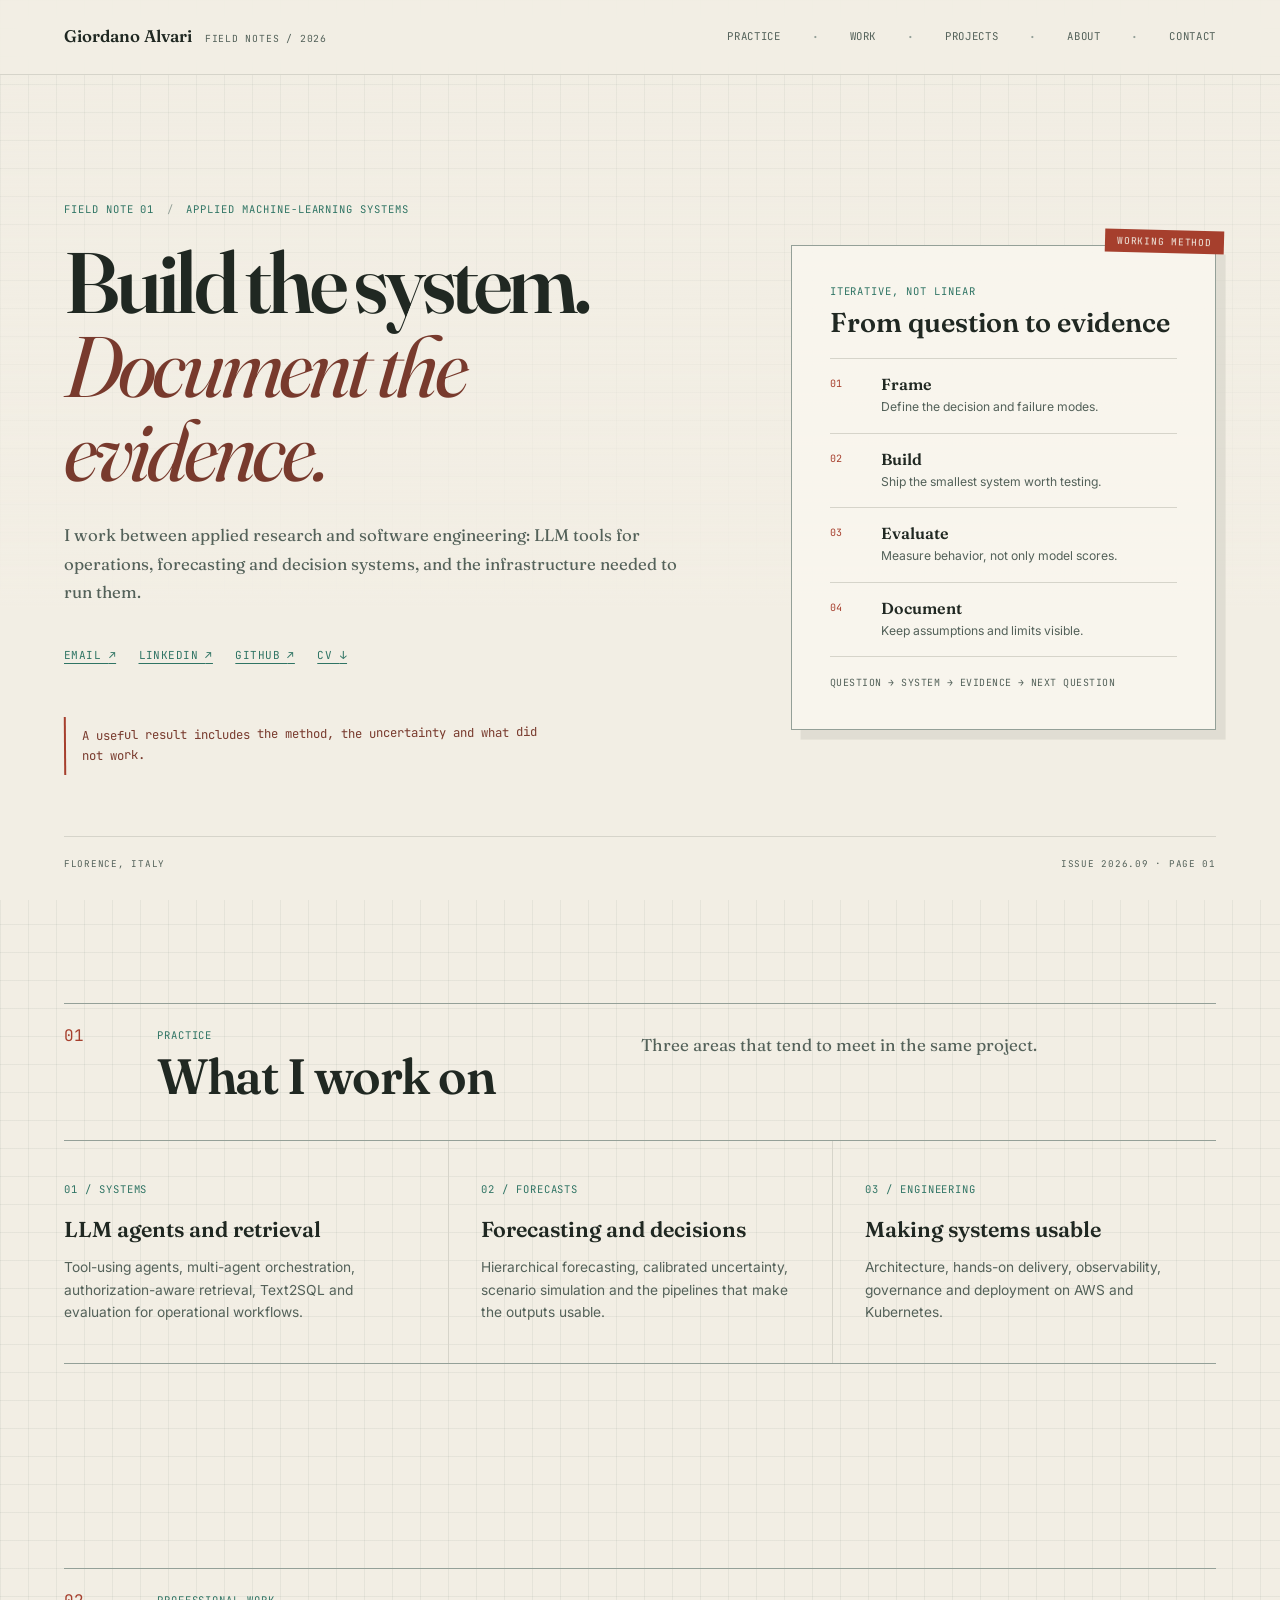
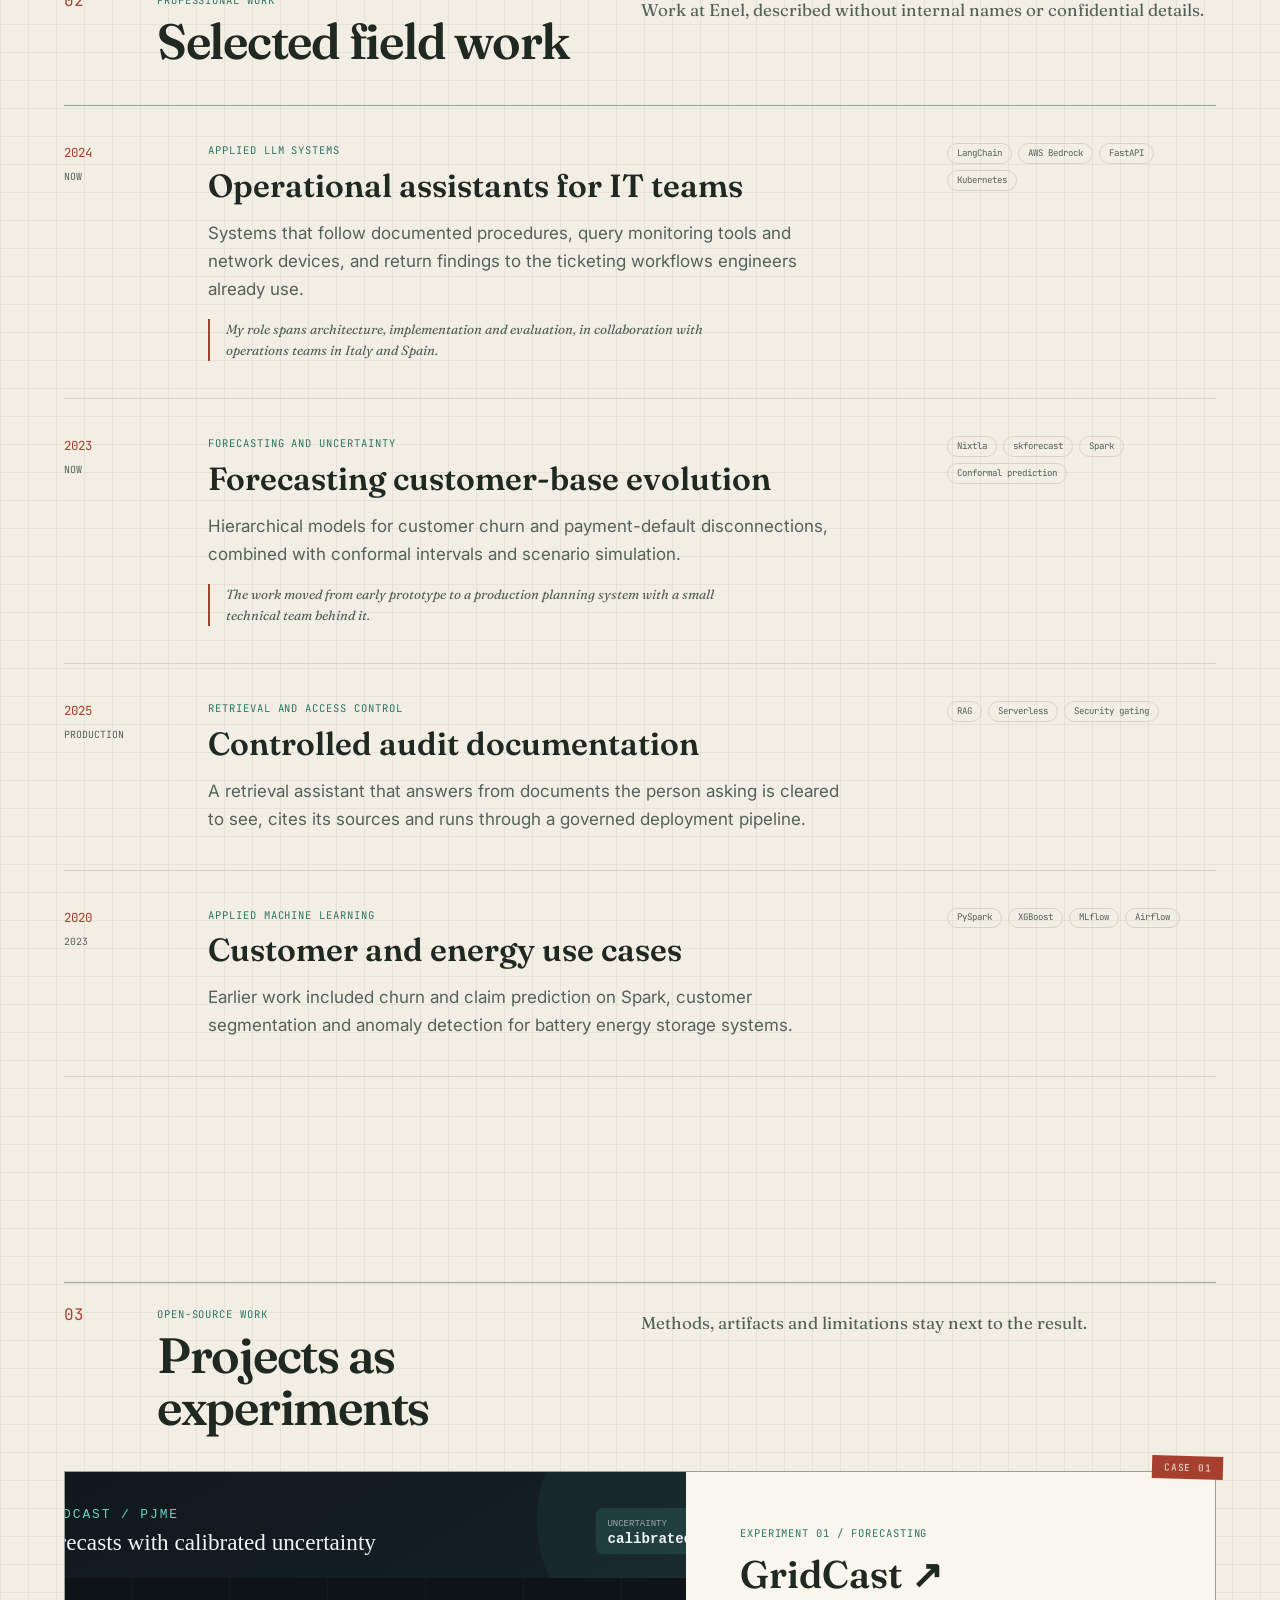
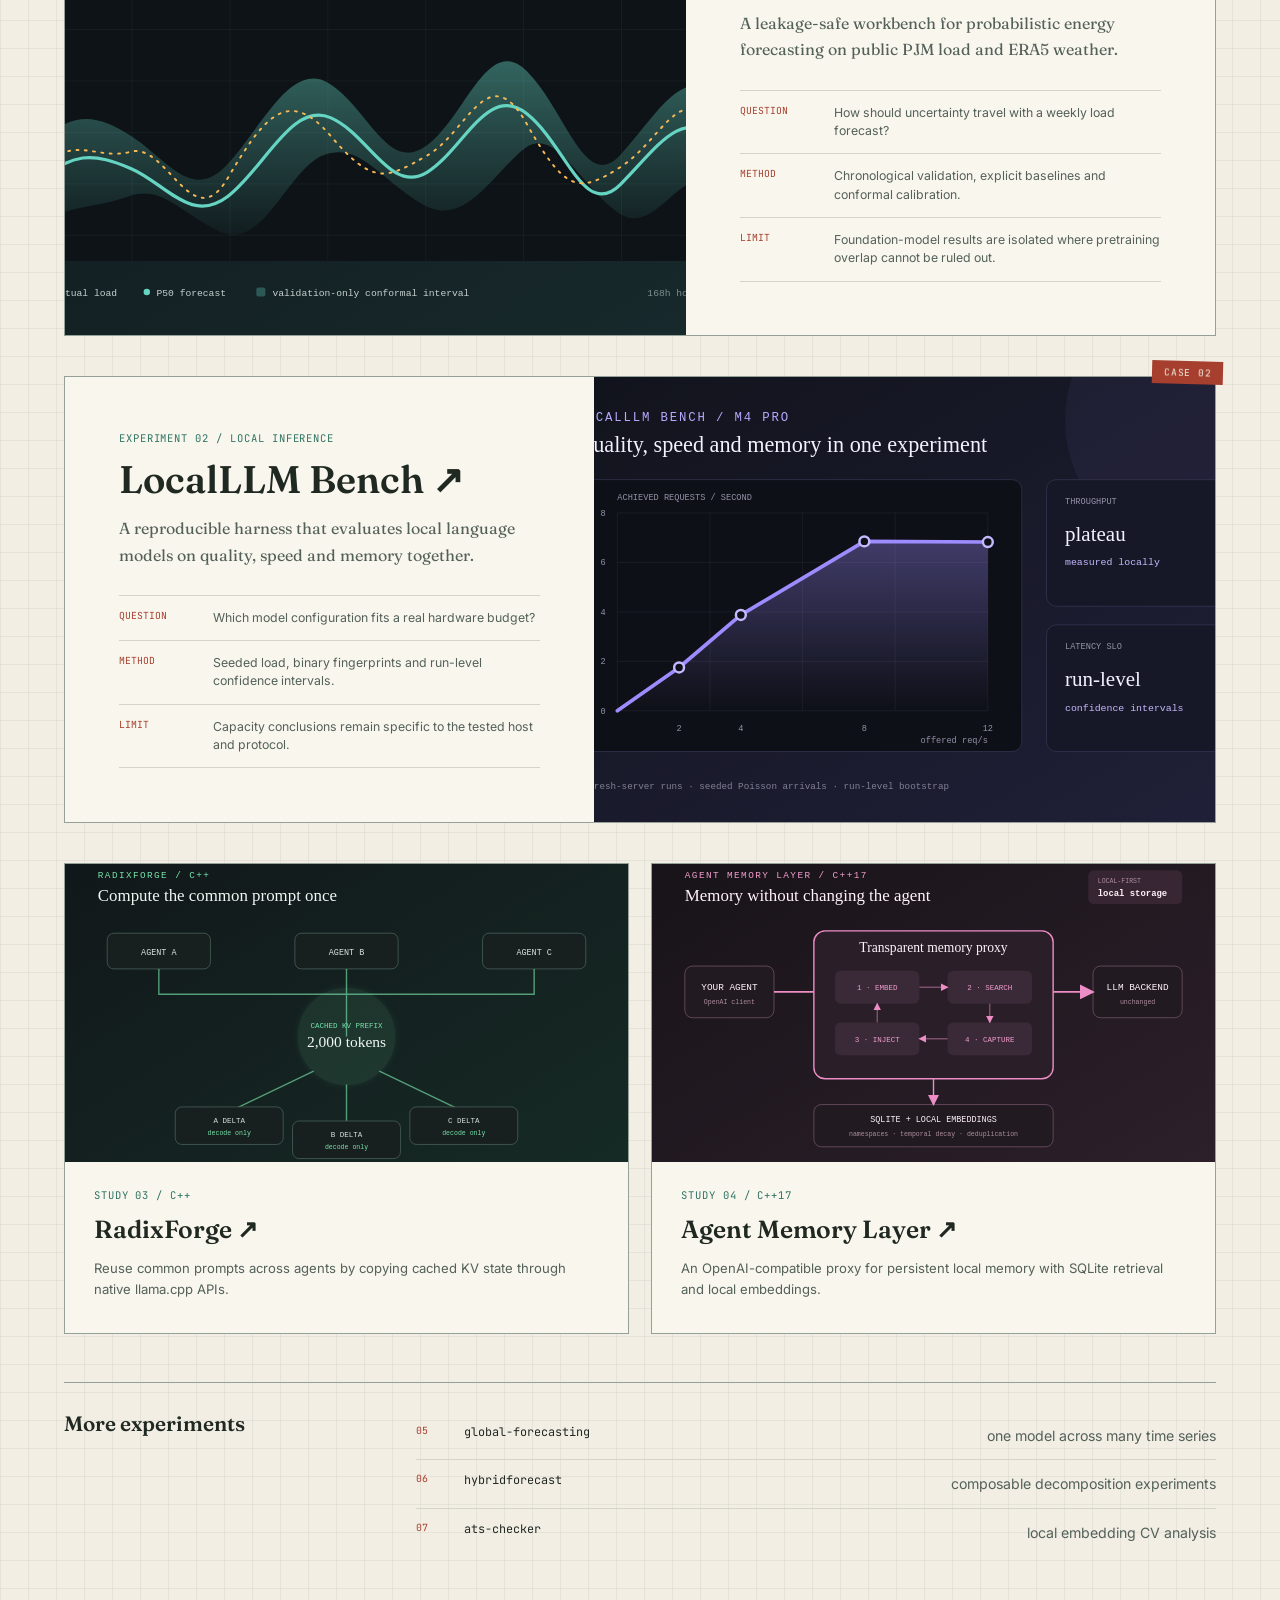
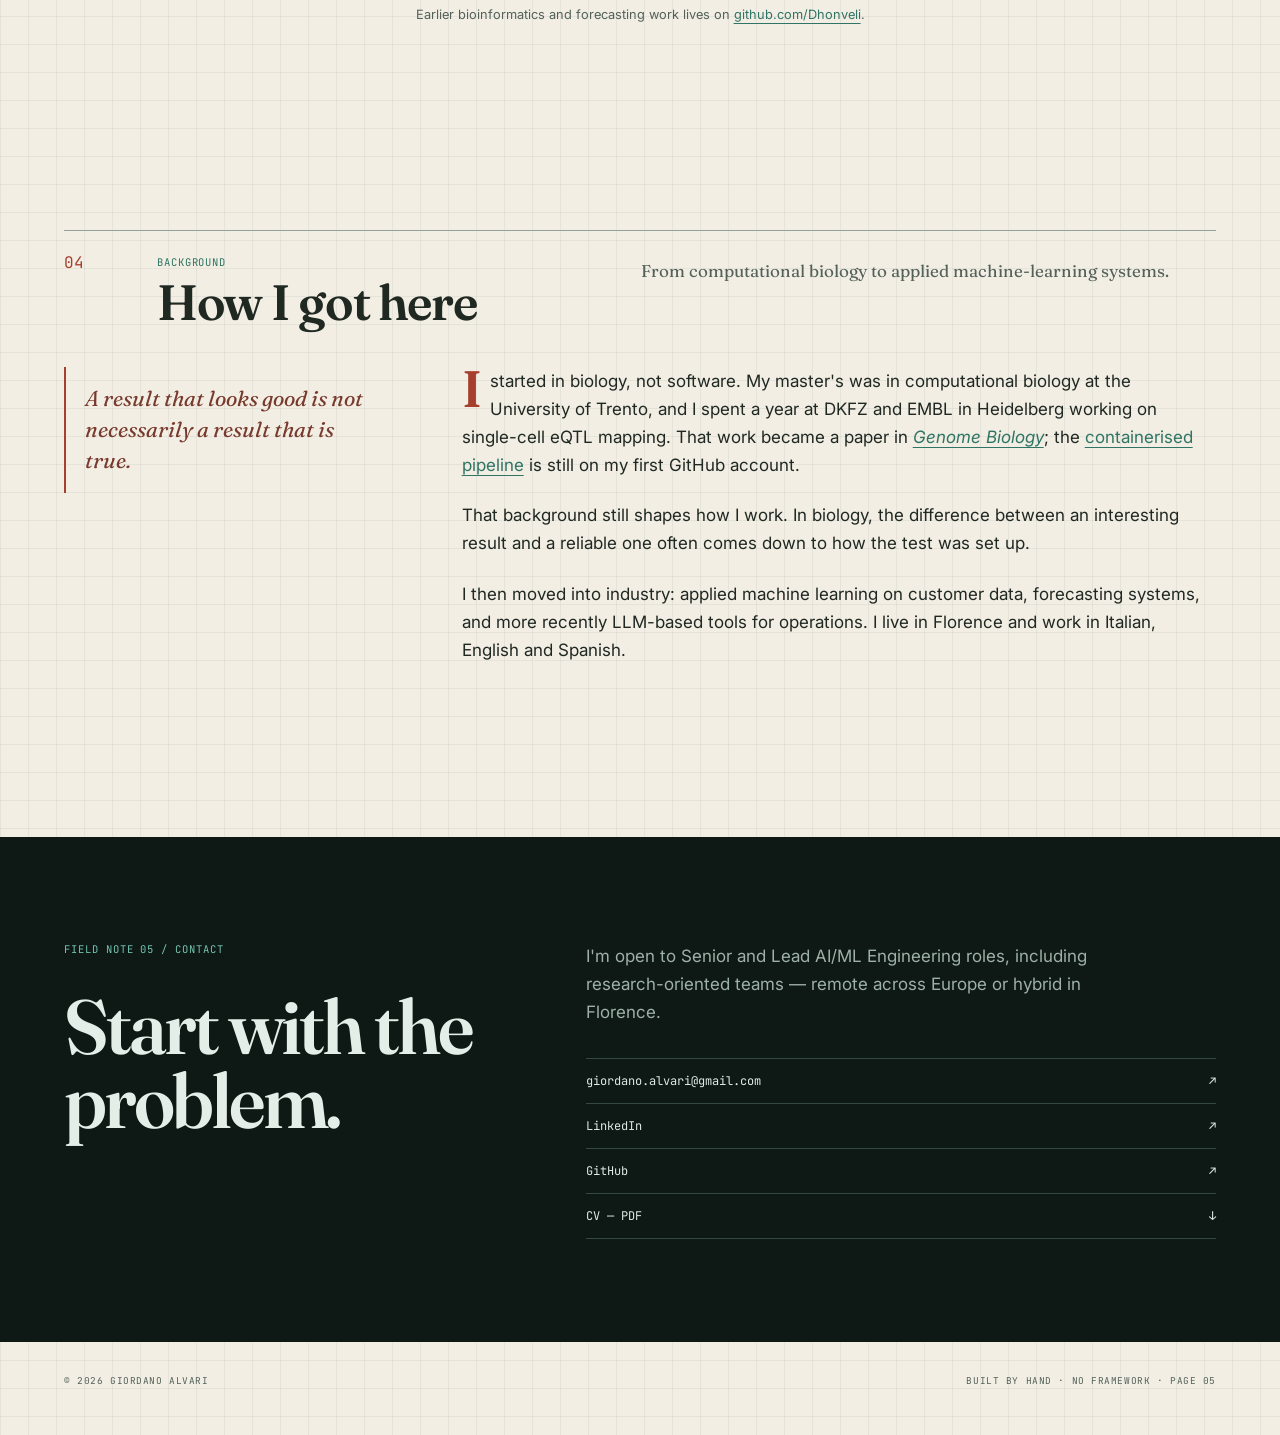
==== commit c7f96a13: "Blend field notes with editorial layout" ====
--- a/index.html
+++ b/index.html
@@ -3,16 +3,16 @@
 <head>
 <meta charset="utf-8">
 <meta name="viewport" content="width=device-width, initial-scale=1">
-<title>Giordano Alvari — Senior AI / ML Engineer</title>
+<title>Giordano Alvari — AI / ML Engineer</title>
 <meta name="description" content="AI and Machine Learning Engineer working on LLM systems, forecasting and applied machine learning. Based in Florence, available remotely across Europe.">
 <meta name="author" content="Giordano Alvari">
 <meta name="color-scheme" content="dark light">
-<meta name="theme-color" content="#0e1012" media="(prefers-color-scheme: dark)">
-<meta name="theme-color" content="#fbfaf8" media="(prefers-color-scheme: light)">
+<meta name="theme-color" content="#0c1210" media="(prefers-color-scheme: dark)">
+<meta name="theme-color" content="#f2eee4" media="(prefers-color-scheme: light)">
 <link rel="canonical" href="https://gioalvari.github.io/">
 
 <meta property="og:type" content="profile">
-<meta property="og:title" content="Giordano Alvari — Senior AI / ML Engineer">
+<meta property="og:title" content="Giordano Alvari — AI / ML Engineer">
 <meta property="og:description" content="LLM systems, forecasting and applied machine learning — built with careful evaluation and practical engineering.">
 <meta property="og:url" content="https://gioalvari.github.io/">
 <meta property="og:image" content="https://gioalvari.github.io/og-2026-09.png">
@@ -27,7 +27,7 @@
 <link href="https://fonts.googleapis.com/css2?family=Fraunces:opsz,wght@9..144,400;9..144,600&family=Inter:wght@400;500;600&family=JetBrains+Mono:wght@400&display=swap" rel="stylesheet">
 <link rel="stylesheet" href="style.css">
 <script src="site.js" defer></script>
-<link rel="icon" href="data:image/svg+xml,<svg xmlns='http://www.w3.org/2000/svg' viewBox='0 0 100 100'><text y='.9em' font-size='90'>◆</text></svg>">
+<link rel="icon" href="data:image/svg+xml,%3Csvg xmlns='http://www.w3.org/2000/svg' viewBox='0 0 100 100'%3E%3Ctext y='.9em' font-size='90'%3E◆%3C/text%3E%3C/svg%3E">
 
 <script type="application/ld+json">
 {
@@ -58,303 +58,270 @@
 </head>
 
 <body>
-
 <a class="skip" href="#main">Skip to content</a>
-
-<header class="wrap">
-  <nav aria-label="Primary">
-    <span class="mark">GA</span>
+<div class="reading-progress" aria-hidden="true"></div>
+
+<header class="site-header">
+  <nav class="wrap" aria-label="Primary">
+    <a class="wordmark" href="#top" aria-label="Giordano Alvari — home">
+      <span class="wordmark-name">Giordano Alvari</span>
+      <span class="wordmark-edition">Field notes / 2026</span>
+    </a>
     <ul>
-      <li><a href="#expertise">Expertise</a></li>
+      <li><a href="#practice">Practice</a></li>
       <li><a href="#work">Work</a></li>
       <li><a href="#projects">Projects</a></li>
-      <li><a href="#story">Story</a></li>
+      <li><a href="#about">About</a></li>
       <li><a href="#contact">Contact</a></li>
     </ul>
   </nav>
 </header>
 
 <main id="main">
-
-  <!-- ── HERO ───────────────────────────────────────── -->
-  <section class="wrap hero">
+  <section class="hero wrap" id="top">
     <div class="hero-copy">
-      <p class="eyebrow">AI / ML Engineer · Florence, Italy · Remote Europe</p>
-      <h1>I design, build and evaluate<br><span>machine-learning systems.</span></h1>
+      <p class="folio">Field note 01 <span>/</span> Applied machine-learning systems</p>
+      <h1>Build the system.<br><em>Document the evidence.</em></h1>
       <p class="lead">
-        My work sits between applied research and software engineering: LLM tools for operations,
-        forecasting and decision systems, and the infrastructure needed to run them. I care about
-        clear evaluation, useful interfaces and systems people can inspect.
+        I work between applied research and software engineering: LLM tools for operations,
+        forecasting and decision systems, and the infrastructure needed to run them.
       </p>
-      <ul class="links">
-        <li><a href="mailto:giordano.alvari@gmail.com">Email</a></li>
-        <li><a href="https://www.linkedin.com/in/giordano-alvari-137b7b10a/" rel="me">LinkedIn</a></li>
-        <li><a href="https://github.com/gioalvari" rel="me">GitHub</a></li>
-        <li><a href="giordano-alvari-cv.pdf">CV (PDF)</a></li>
+      <ul class="hero-links">
+        <li><a href="mailto:giordano.alvari@gmail.com">Email <span aria-hidden="true">↗</span></a></li>
+        <li><a href="https://www.linkedin.com/in/giordano-alvari-137b7b10a/" rel="me">LinkedIn <span aria-hidden="true">↗</span></a></li>
+        <li><a href="https://github.com/gioalvari" rel="me">GitHub <span aria-hidden="true">↗</span></a></li>
+        <li><a href="giordano-alvari-cv.pdf">CV <span aria-hidden="true">↓</span></a></li>
       </ul>
-    </div>
-    <div class="hero-orbit" aria-hidden="true">
-      <span class="orbit orbit-a"></span>
-      <span class="orbit orbit-b"></span>
-      <span class="orbit orbit-c"></span>
-      <span class="orbit-core"></span>
-      <span class="orbit-label label-model">model</span>
-      <span class="orbit-label label-data">data</span>
-      <span class="orbit-label label-eval">eval</span>
-    </div>
-  </section>
-
-  <section class="wrap" id="expertise">
-    <h2 class="section-title">What I work on</h2>
-    <div class="expertise-grid">
-      <article>
-        <p class="kicker">Production AI</p>
+      <p class="margin-note">A useful result includes the method, the uncertainty and what did not work.</p>
+    </div>
+
+    <aside class="method-card" aria-labelledby="method-title">
+      <span class="case-tab">Working method</span>
+      <div class="method-heading">
+        <p class="kicker">Iterative, not linear</p>
+        <h2 id="method-title">From question to evidence</h2>
+      </div>
+      <ol>
+        <li><span>01</span><div><strong>Frame</strong><small>Define the decision and failure modes.</small></div></li>
+        <li><span>02</span><div><strong>Build</strong><small>Ship the smallest system worth testing.</small></div></li>
+        <li><span>03</span><div><strong>Evaluate</strong><small>Measure behavior, not only model scores.</small></div></li>
+        <li><span>04</span><div><strong>Document</strong><small>Keep assumptions and limits visible.</small></div></li>
+      </ol>
+      <p class="method-loop">Question → system → evidence → next question</p>
+    </aside>
+
+    <div class="hero-footer" aria-hidden="true">
+      <span>Florence, Italy</span>
+      <span>Issue 2026.09 · Page 01</span>
+    </div>
+  </section>
+
+  <section class="chapter wrap" id="practice">
+    <span class="anchor-alias" id="expertise" aria-hidden="true"></span>
+    <header class="chapter-header">
+      <span class="chapter-number">01</span>
+      <div>
+        <p class="kicker">Practice</p>
+        <h2>What I work on</h2>
+      </div>
+      <p>Three areas that tend to meet in the same project.</p>
+    </header>
+
+    <div class="practice-grid">
+      <article class="practice-card">
+        <span class="practice-index">01 / Systems</span>
         <h3>LLM agents and retrieval</h3>
-        <p>Tool-using agents, multi-agent orchestration, RAG, authorization-aware retrieval, Text2SQL and evaluation for operational workflows.</p>
-      </article>
-      <article>
-        <p class="kicker">Machine learning</p>
-        <h3>Forecasting and decision systems</h3>
-        <p>Hierarchical forecasting, calibrated uncertainty, scenario simulation, churn modelling and large-scale feature pipelines.</p>
-      </article>
-      <article>
-        <p class="kicker">Engineering practice</p>
+        <p>Tool-using agents, multi-agent orchestration, authorization-aware retrieval, Text2SQL and evaluation for operational workflows.</p>
+      </article>
+      <article class="practice-card">
+        <span class="practice-index">02 / Forecasts</span>
+        <h3>Forecasting and decisions</h3>
+        <p>Hierarchical forecasting, calibrated uncertainty, scenario simulation and the pipelines that make the outputs usable.</p>
+      </article>
+      <article class="practice-card">
+        <span class="practice-index">03 / Engineering</span>
         <h3>Making systems usable</h3>
-        <p>Architecture, hands-on delivery, evaluation, observability, governance and deployment on AWS and Kubernetes.</p>
-      </article>
-    </div>
-  </section>
-
-  <!-- ── WORK ───────────────────────────────────────── -->
-  <section class="wrap" id="work">
-    <h2 class="section-title">Selected professional work</h2>
-    <p class="section-note">
-      A few areas I've worked on at Enel, described without internal names or confidential details.
-    </p>
-
-    <ol class="cards">
-
-      <li class="card">
-        <p class="kicker">2024 — now · Applied LLM systems</p>
-        <h3>Operational assistants for IT teams</h3>
-        <p>
-          I work on AI-assisted incident resolution for IT operations. The systems follow
-          documented procedures, query monitoring tools and network devices, and return their
-          findings to the ticketing workflows engineers already use.
-        </p>
-        <p>
-          My role spans architecture, implementation and evaluation, in collaboration with
-          operations teams in Italy and Spain.
-        </p>
-        <p class="aside">
-          The interesting part is not the orchestration itself; it is designing useful boundaries
-          between automation and the engineers accountable for the outcome.
-        </p>
-        <p class="stack">LangChain · LlamaIndex · AWS Bedrock · FastAPI · Kubernetes · pgvector</p>
+        <p>Architecture, hands-on delivery, observability, governance and deployment on AWS and Kubernetes.</p>
+      </article>
+    </div>
+  </section>
+
+  <section class="chapter wrap" id="work">
+    <header class="chapter-header">
+      <span class="chapter-number">02</span>
+      <div>
+        <p class="kicker">Professional work</p>
+        <h2>Selected field work</h2>
+      </div>
+      <p>Work at Enel, described without internal names or confidential details.</p>
+    </header>
+
+    <ol class="work-ledger">
+      <li class="work-entry">
+        <div class="work-date"><span>2024</span><small>Now</small></div>
+        <article>
+          <p class="kicker">Applied LLM systems</p>
+          <h3>Operational assistants for IT teams</h3>
+          <p>Systems that follow documented procedures, query monitoring tools and network devices, and return findings to the ticketing workflows engineers already use.</p>
+          <p class="work-note">My role spans architecture, implementation and evaluation, in collaboration with operations teams in Italy and Spain.</p>
+        </article>
+        <aside aria-label="Technologies used for operational assistants"><span>LangChain</span><span>AWS Bedrock</span><span>FastAPI</span><span>Kubernetes</span></aside>
       </li>
-
-      <li class="card">
-        <p class="kicker">2023 — now · Forecasting and uncertainty</p>
-        <h3>Forecasting customer-base evolution</h3>
-        <p>
-          I helped take a multi-year forecasting programme from early prototype to production:
-          hierarchical models for customer churn and payment-default disconnections, combined
-          with conformal intervals and scenario simulation.
-        </p>
-        <p>
-          My role covered architecture, delivery, coordination of a small technical team, and
-          working with the people who use the forecasts for planning.
-        </p>
-        <p class="aside">
-          A calibrated interval is often more useful than a single confident-looking number.
-        </p>
-        <p class="stack">statsmodels · Nixtla · skforecast · conformal prediction · Spark · FastAPI</p>
+      <li class="work-entry">
+        <div class="work-date"><span>2023</span><small>Now</small></div>
+        <article>
+          <p class="kicker">Forecasting and uncertainty</p>
+          <h3>Forecasting customer-base evolution</h3>
+          <p>Hierarchical models for customer churn and payment-default disconnections, combined with conformal intervals and scenario simulation.</p>
+          <p class="work-note">The work moved from early prototype to a production planning system with a small technical team behind it.</p>
+        </article>
+        <aside aria-label="Technologies used for customer forecasting"><span>Nixtla</span><span>skforecast</span><span>Spark</span><span>Conformal prediction</span></aside>
       </li>
-
-      <li class="card">
-        <p class="kicker">2025 · RAG · in production · serverless</p>
-        <h3>Retrieval for controlled audit documentation</h3>
-        <p>
-          Internal audit documentation is exactly the kind of corpus where a helpful,
-          over-confident chatbot is worse than no chatbot. This one answers only from documents
-          the person asking is actually cleared to see, and cites its sources. Serverless on AWS,
-          shipped through a governed pipeline with security gating.
-        </p>
+      <li class="work-entry">
+        <div class="work-date"><span>2025</span><small>Production</small></div>
+        <article>
+          <p class="kicker">Retrieval and access control</p>
+          <h3>Controlled audit documentation</h3>
+          <p>A retrieval assistant that answers from documents the person asking is cleared to see, cites its sources and runs through a governed deployment pipeline.</p>
+        </article>
+        <aside aria-label="Approaches used for audit retrieval"><span>RAG</span><span>Serverless</span><span>Security gating</span></aside>
       </li>
-
-      <li class="card">
-        <p class="kicker">2020 — 2023 · Applied machine learning</p>
-        <h3>Customer and energy use cases</h3>
-        <p>
-          Earlier work included churn and claim prediction on Spark, customer segmentation and
-          cross-selling models, and anomaly detection for battery energy storage systems.
-        </p>
-        <p class="stack">PySpark · XGBoost · CatBoost · H2O · MLflow · Airflow</p>
+      <li class="work-entry">
+        <div class="work-date"><span>2020</span><small>2023</small></div>
+        <article>
+          <p class="kicker">Applied machine learning</p>
+          <h3>Customer and energy use cases</h3>
+          <p>Earlier work included churn and claim prediction on Spark, customer segmentation and anomaly detection for battery energy storage systems.</p>
+        </article>
+        <aside aria-label="Technologies used for applied machine learning"><span>PySpark</span><span>XGBoost</span><span>MLflow</span><span>Airflow</span></aside>
       </li>
-
     </ol>
   </section>
 
-  <!-- ── PROJECTS ───────────────────────────────────── -->
-  <section class="wrap" id="projects">
+  <section class="chapter wrap" id="projects">
     <span class="anchor-alias" id="code" aria-hidden="true"></span>
-    <div class="section-heading">
-      <div>
-        <p class="kicker">Selected open-source work</p>
-        <h2 class="section-title">Selected projects</h2>
-      </div>
-      <a class="section-link" href="https://github.com/gioalvari">All repositories <span aria-hidden="true">↗</span></a>
-    </div>
-    <p class="section-note">
-      Open-source experiments in forecasting and local AI systems. They are exploratory rather
-      than production software, and the repositories document methods and limitations.
-    </p>
-
-    <div class="project-grid">
-      <article class="project project-featured project-gridcast">
-        <a class="project-media" href="https://github.com/gioalvari/gridcast" aria-label="View GridCast on GitHub">
+    <header class="chapter-header">
+      <span class="chapter-number">03</span>
+      <div>
+        <p class="kicker">Open-source work</p>
+        <h2>Projects as experiments</h2>
+      </div>
+      <p>Methods, artifacts and limitations stay next to the result.</p>
+    </header>
+
+    <div class="experiment-list">
+      <article class="experiment-sheet project-gridcast">
+        <a class="experiment-media" href="https://github.com/gioalvari/gridcast" aria-label="View GridCast on GitHub">
           <picture>
-            <source media="(max-width: 44rem)" srcset="assets/projects/gridcast-mobile.svg">
+            <source media="(max-width: 46rem)" srcset="assets/projects/gridcast-mobile.svg">
             <img src="assets/projects/gridcast.svg" width="1200" height="720" alt="Illustrative hourly demand forecast with a calibrated uncertainty band" loading="lazy" decoding="async">
           </picture>
         </a>
-        <div class="project-copy">
-          <div class="project-meta">
-            <span class="lang">Python</span>
-            <span>Energy forecasting</span>
-            <span>2026</span>
-          </div>
+        <div class="experiment-copy">
+          <p class="experiment-id">Experiment 01 / Forecasting</p>
           <h3><a href="https://github.com/gioalvari/gridcast">GridCast <span aria-hidden="true">↗</span></a></h3>
-          <p>
-            A leakage-safe forecasting workbench built around public PJM load and ERA5 weather:
-            chronological validation, explicit baselines, probabilistic forecasts, conformal
-            calibration and decision-aware evaluation.
-          </p>
-          <p class="project-method">Chronological validation · conformal intervals · public data</p>
-          <p class="project-note">The stronger TimesFM result is reported separately because pretraining overlap cannot be ruled out.</p>
+          <p class="experiment-lead">A leakage-safe workbench for probabilistic energy forecasting on public PJM load and ERA5 weather.</p>
+          <dl class="experiment-notes">
+            <div><dt>Question</dt><dd>How should uncertainty travel with a weekly load forecast?</dd></div>
+            <div><dt>Method</dt><dd>Chronological validation, explicit baselines and conformal calibration.</dd></div>
+            <div><dt>Limit</dt><dd>Foundation-model results are isolated where pretraining overlap cannot be ruled out.</dd></div>
+          </dl>
         </div>
-      </article>
-
-      <article class="project project-featured project-bench">
-        <a class="project-media" href="https://github.com/gioalvari/local-llm-bench" aria-label="View LocalLLM Bench on GitHub">
+        <span class="sheet-tab">Case 01</span>
+      </article>
+
+      <article class="experiment-sheet experiment-reverse project-bench">
+        <a class="experiment-media" href="https://github.com/gioalvari/local-llm-bench" aria-label="View LocalLLM Bench on GitHub">
           <picture>
-            <source media="(max-width: 44rem)" srcset="assets/projects/local-llm-bench-mobile.svg">
+            <source media="(max-width: 46rem)" srcset="assets/projects/local-llm-bench-mobile.svg">
             <img src="assets/projects/local-llm-bench.svg" width="1200" height="720" alt="Illustrative local language-model throughput curve and evaluation panels" loading="lazy" decoding="async">
           </picture>
         </a>
-        <div class="project-copy">
-          <div class="project-meta">
-            <span class="lang">Python</span>
-            <span>Local inference</span>
-            <span>2026</span>
-          </div>
+        <div class="experiment-copy">
+          <p class="experiment-id">Experiment 02 / Local inference</p>
           <h3><a href="https://github.com/gioalvari/local-llm-bench">LocalLLM Bench <span aria-hidden="true">↗</span></a></h3>
-          <p>
-            A reproducible harness that evaluates local language models on quality, speed and
-            memory together. It fingerprints binaries and hardware, replays seeded traffic, and
-            bootstraps complete fresh-server runs rather than pretending requests are independent.
-          </p>
-          <p class="project-method">Seeded load · hardware fingerprints · run-level intervals</p>
-          <p class="project-note">Raw throughput plateaus early; the confidence-supported 500 ms SLO point is much lower at 0.5 req/s.</p>
+          <p class="experiment-lead">A reproducible harness that evaluates local language models on quality, speed and memory together.</p>
+          <dl class="experiment-notes">
+            <div><dt>Question</dt><dd>Which model configuration fits a real hardware budget?</dd></div>
+            <div><dt>Method</dt><dd>Seeded load, binary fingerprints and run-level confidence intervals.</dd></div>
+            <div><dt>Limit</dt><dd>Capacity conclusions remain specific to the tested host and protocol.</dd></div>
+          </dl>
         </div>
-      </article>
-
-      <article class="project project-compact project-radix">
-        <a class="project-media" href="https://github.com/gioalvari/radixforge" aria-label="View RadixForge on GitHub">
+        <span class="sheet-tab">Case 02</span>
+      </article>
+    </div>
+
+    <div class="project-pair">
+      <article class="project-small project-radix">
+        <a class="project-small-media" href="https://github.com/gioalvari/radixforge" aria-label="View RadixForge on GitHub">
           <picture>
-            <source media="(max-width: 44rem)" srcset="assets/projects/radixforge-mobile.svg">
+            <source media="(max-width: 46rem)" srcset="assets/projects/radixforge-mobile.svg">
             <img src="assets/projects/radixforge.svg" width="1200" height="720" alt="RadixForge architecture reusing a common prompt prefix across three agents" loading="lazy" decoding="async">
           </picture>
         </a>
-        <div class="project-copy">
-          <div class="project-meta"><span class="lang">C++20</span><span>llama.cpp</span></div>
-          <h3><a href="https://github.com/gioalvari/radixforge">RadixForge <span aria-hidden="true">↗</span></a></h3>
-          <p>A radix-tree orchestrator that reuses common prompts across agents by copying cached KV state through native llama.cpp APIs.</p>
-        </div>
-      </article>
-
-      <article class="project project-compact project-memory">
-        <a class="project-media" href="https://github.com/gioalvari/agent-memory-layer" aria-label="View Agent Memory Layer on GitHub">
+        <div><p class="experiment-id">Study 03 / C++</p><h3><a href="https://github.com/gioalvari/radixforge">RadixForge <span aria-hidden="true">↗</span></a></h3><p>Reuse common prompts across agents by copying cached KV state through native llama.cpp APIs.</p></div>
+      </article>
+      <article class="project-small project-memory">
+        <a class="project-small-media" href="https://github.com/gioalvari/agent-memory-layer" aria-label="View Agent Memory Layer on GitHub">
           <picture>
-            <source media="(max-width: 44rem)" srcset="assets/projects/agent-memory-mobile.svg">
-            <img src="assets/projects/agent-memory.svg" width="1200" height="720" alt="Agent Memory Layer proxy embedding, retrieving and injecting local memories" loading="lazy" decoding="async">
+            <source media="(max-width: 46rem)" srcset="assets/projects/agent-memory-mobile.svg">
+            <img src="assets/projects/agent-memory.svg" width="1200" height="720" alt="Agent Memory Layer proxy retrieving and injecting local memories" loading="lazy" decoding="async">
           </picture>
         </a>
-        <div class="project-copy">
-          <div class="project-meta"><span class="lang">C++17</span><span>Local-first agents</span></div>
-          <h3><a href="https://github.com/gioalvari/agent-memory-layer">Agent Memory Layer <span aria-hidden="true">↗</span></a></h3>
-          <p>An OpenAI-compatible proxy for persistent local agent memory, with SQLite retrieval, local embeddings, temporal decay and per-agent namespaces.</p>
-        </div>
-      </article>
-    </div>
-
-    <div class="more-projects">
-      <h3 id="more-projects-title">More experiments</h3>
+        <div><p class="experiment-id">Study 04 / C++17</p><h3><a href="https://github.com/gioalvari/agent-memory-layer">Agent Memory Layer <span aria-hidden="true">↗</span></a></h3><p>An OpenAI-compatible proxy for persistent local memory with SQLite retrieval and local embeddings.</p></div>
+      </article>
+    </div>
+
+    <div class="project-index">
+      <h3>More experiments</h3>
       <ul>
-        <li><a href="https://github.com/gioalvari/global-forecasting"><span>global-forecasting</span><small>one model across many time series</small></a></li>
-        <li><a href="https://github.com/Dhonveli/hybridforecast"><span>hybridforecast</span><small>composable decomposition experiments</small></a></li>
-        <li><a href="https://github.com/gioalvari/ats-checker"><span>ats-checker</span><small>local embedding CV analysis</small></a></li>
+        <li><a href="https://github.com/gioalvari/global-forecasting"><span>05</span><strong>global-forecasting</strong><small>one model across many time series</small></a></li>
+        <li><a href="https://github.com/Dhonveli/hybridforecast"><span>06</span><strong>hybridforecast</strong><small>composable decomposition experiments</small></a></li>
+        <li><a href="https://github.com/gioalvari/ats-checker"><span>07</span><strong>ats-checker</strong><small>local embedding CV analysis</small></a></li>
       </ul>
-    </div>
-
-    <p class="footnote">
-      Older work — bioinformatics, Kaggle competitions, early forecasting experiments — lives on
-      my first account, <a href="https://github.com/Dhonveli">github.com/Dhonveli</a>.
-    </p>
-  </section>
-
-  <!-- ── STORY ──────────────────────────────────────── -->
-  <section class="wrap narrow" id="story">
-    <h2 class="section-title">How I got here</h2>
-
-    <p>
-      I started in biology, not software. My master's was in computational biology at the
-      University of Trento, and I spent a year at DKFZ and EMBL in Heidelberg working on
-      single-cell eQTL mapping — trying to find which genetic variants change gene expression,
-      in data where almost every signal is noise wearing a convincing costume. That work became
-      a paper in <a href="https://doi.org/10.1186/s13059-021-02407-x"><em>Genome Biology</em></a>;
-      the <a href="https://github.com/Dhonveli/eQTLlimix_container">containerised pipeline</a>
-      is still on my old GitHub account.
-    </p>
-
-    <p>
-      I don't think of that as a previous life. In biology, a result that looks good is not
-      necessarily a result that is true; the difference often comes down to how the test was set
-      up. That habit still shapes how I approach applied machine learning.
-    </p>
-
-    <p>
-      Then I moved into industry: first applied machine learning on customer data, then forecasting
-      systems, and more recently LLM-based tools for operations. The common thread is an interest
-      in evaluation and in the practical details around a model.
-    </p>
-
-    <p>
-      I'm drawn to energy, pharma and bio, and to organisations doing something worth doing.
-      I live in Florence and work in Italian, English and Spanish.
-    </p>
-  </section>
-
-  <!-- ── CONTACT ────────────────────────────────────── -->
-  <section class="wrap narrow" id="contact">
-    <h2 class="section-title">Get in touch</h2>
-    <p>
-      I'm open to Senior and Lead AI/ML Engineering roles, including research-oriented engineering
-      teams — remote across Europe or hybrid in Florence.
-    </p>
-    <p class="big-links">
-      <a href="mailto:giordano.alvari@gmail.com">giordano.alvari@gmail.com</a><br>
-      <a href="https://www.linkedin.com/in/giordano-alvari-137b7b10a/">linkedin.com/in/giordano-alvari-137b7b10a</a><br>
-      <a href="https://github.com/gioalvari">github.com/gioalvari</a><br>
-      <a href="giordano-alvari-cv.pdf">CV — PDF, one page</a>
-    </p>
-  </section>
-
+      <p>Earlier bioinformatics and forecasting work lives on <a href="https://github.com/Dhonveli">github.com/Dhonveli</a>.</p>
+    </div>
+  </section>
+
+  <section class="chapter wrap story" id="about">
+    <span class="anchor-alias" id="story" aria-hidden="true"></span>
+    <header class="chapter-header">
+      <span class="chapter-number">04</span>
+      <div><p class="kicker">Background</p><h2>How I got here</h2></div>
+      <p>From computational biology to applied machine-learning systems.</p>
+    </header>
+    <div class="story-layout">
+      <aside class="story-note" aria-label="Working principle">A result that looks good is not necessarily a result that is true.</aside>
+      <div class="story-copy">
+        <p>I started in biology, not software. My master's was in computational biology at the University of Trento, and I spent a year at DKFZ and EMBL in Heidelberg working on single-cell eQTL mapping. That work became a paper in <a href="https://doi.org/10.1186/s13059-021-02407-x"><em>Genome Biology</em></a>; the <a href="https://github.com/Dhonveli/eQTLlimix_container">containerised pipeline</a> is still on my first GitHub account.</p>
+        <p>That background still shapes how I work. In biology, the difference between an interesting result and a reliable one often comes down to how the test was set up.</p>
+        <p>I then moved into industry: applied machine learning on customer data, forecasting systems, and more recently LLM-based tools for operations. I live in Florence and work in Italian, English and Spanish.</p>
+      </div>
+    </div>
+  </section>
+
+  <section class="contact-sheet" id="contact">
+    <div class="wrap contact-layout">
+      <div>
+        <p class="folio">Field note 05 / Contact</p>
+        <h2>Start with the problem.</h2>
+      </div>
+      <div>
+        <p>I'm open to Senior and Lead AI/ML Engineering roles, including research-oriented teams — remote across Europe or hybrid in Florence.</p>
+        <ul>
+          <li><a href="mailto:giordano.alvari@gmail.com">giordano.alvari@gmail.com <span aria-hidden="true">↗</span></a></li>
+          <li><a href="https://www.linkedin.com/in/giordano-alvari-137b7b10a/">LinkedIn <span aria-hidden="true">↗</span></a></li>
+          <li><a href="https://github.com/gioalvari">GitHub <span aria-hidden="true">↗</span></a></li>
+          <li><a href="giordano-alvari-cv.pdf">CV — PDF <span aria-hidden="true">↓</span></a></li>
+        </ul>
+      </div>
+    </div>
+  </section>
 </main>
 
-<footer class="wrap">
-  <p>© <span id="year">2026</span> Giordano Alvari · Built by hand, no framework.</p>
+<footer class="site-footer wrap">
+  <span>© <span id="year">2026</span> Giordano Alvari</span>
+  <span>Built by hand · No framework · Page 05</span>
 </footer>
-
 </body>
 </html>
--- a/style.css
+++ b/style.css
@@ -1,561 +1,364 @@
-/* ─────────────────────────────────────────────────────────
-   Giordano Alvari — personal site
-   Static HTML and CSS. No framework or build step.
-   ───────────────────────────────────────────────────────── */
+/* Giordano Alvari — editorial field notes. Static HTML, CSS and a small JS layer. */
 
 :root {
-  --bg:        #0e1012;
-  --bg-raised: #16191d;
-  --line:      #262b31;
-  --text:      #d9dde2;
-  --text-dim:  #8b939c;
-  --accent:    #7fb2ff;
-  --accent-dim:#38507a;
-  --teal:      #66d4c2;
-  --violet:    #a99dff;
-  --green:     #77e1aa;
-  --pink:      #f19dce;
-
+  --paper: #f2eee4;
+  --paper-raised: #f9f6ee;
+  --ink: #202822;
+  --ink-soft: #536159;
+  --rule: #94a098;
+  --rule-soft: #d6d4ca;
+  --accent: #a63f2d;
+  --accent-dark: #783a2d;
+  --teal: #2f7464;
+  --grid: rgb(61 91 77 / 7%);
   --serif: "Fraunces", Georgia, serif;
-  --sans:  "Inter", system-ui, -apple-system, sans-serif;
-  --mono:  "JetBrains Mono", ui-monospace, monospace;
-
+  --sans: "Inter", system-ui, sans-serif;
+  --mono: "JetBrains Mono", ui-monospace, monospace;
   --measure: 68ch;
 }
 
-@media (prefers-color-scheme: light) {
+@media (prefers-color-scheme: dark) {
   :root {
-    --bg:        #fbfaf8;
-    --bg-raised: #ffffff;
-    --line:      #e4e0d9;
-    --text:      #1c1e21;
-    --text-dim:  #63696f;
-    --accent:    #1f4fa8;
-    --accent-dim:#b9c9e8;
+    --paper: #0c1210;
+    --paper-raised: #121a17;
+    --ink: #dce8e1;
+    --ink-soft: #8fa39a;
+    --rule: #4e685c;
+    --rule-soft: #25352e;
+    --accent: #e37a60;
+    --accent-dark: #ffad96;
+    --teal: #68cdb4;
+    --grid: rgb(104 205 180 / 5%);
   }
 }
 
 *, *::before, *::after { box-sizing: border-box; }
-
 html { scroll-behavior: smooth; }
-@media (prefers-reduced-motion: reduce) { html { scroll-behavior: auto; } }
-
 body {
   margin: 0;
-  background: var(--bg);
-  color: var(--text);
+  color: var(--ink);
+  background-color: var(--paper);
+  background-image:
+    linear-gradient(var(--grid) 1px, transparent 1px),
+    linear-gradient(90deg, var(--grid) 1px, transparent 1px);
+  background-size: 28px 28px;
   font-family: var(--sans);
   font-size: 17px;
   line-height: 1.65;
   -webkit-font-smoothing: antialiased;
   text-rendering: optimizeLegibility;
 }
+
 body::before {
   content: "";
   position: fixed;
   inset: 0;
   z-index: -1;
   pointer-events: none;
-  background-image:
-    linear-gradient(color-mix(in srgb, var(--line) 34%, transparent) 1px, transparent 1px),
-    linear-gradient(90deg, color-mix(in srgb, var(--line) 34%, transparent) 1px, transparent 1px);
-  background-size: 64px 64px;
-  mask-image: linear-gradient(to bottom, rgba(0, 0, 0, .45), transparent 42rem);
-}
-
-.wrap { width: min(100% - 2.5rem, 60rem); margin-inline: auto; }
-.narrow { max-width: var(--measure); }
-
-a { color: var(--accent); text-decoration-thickness: 1px; text-underline-offset: 3px; }
-a:hover { text-decoration-thickness: 2px; }
-
-.skip {
-  position: absolute; left: -9999px;
-}
+  background: linear-gradient(to bottom, transparent, var(--paper) 38rem);
+}
+
+.wrap { width: min(100% - 3rem, 72rem); margin-inline: auto; }
+a { color: var(--teal); text-decoration-thickness: 1px; text-underline-offset: 4px; }
+a:hover { color: var(--accent); }
+
+.skip { position: absolute; left: -9999px; }
 .skip:focus {
-  left: 1rem; top: 1rem; z-index: 100;
-  background: var(--accent); color: var(--bg);
-  padding: .6rem 1rem; border-radius: 6px;
-}
-
-/* ── nav ────────────────────────────────────────────── */
-header {
+  left: 1rem;
+  top: 1rem;
+  z-index: 100;
+  padding: .7rem 1rem;
+  border-radius: 3px;
+  color: var(--paper);
+  background: var(--ink);
+}
+
+.reading-progress {
+  position: fixed;
+  inset: 0 auto auto 0;
+  z-index: 50;
+  width: var(--reading-progress, 0%);
+  height: 2px;
+  background: var(--accent);
+}
+
+.site-header {
   position: sticky;
   top: 0;
   z-index: 20;
-  padding-block: 1rem;
-  background: color-mix(in srgb, var(--bg) 84%, transparent);
-  border-bottom: 1px solid color-mix(in srgb, var(--line) 68%, transparent);
-  backdrop-filter: blur(18px) saturate(1.25);
-}
-nav {
-  display: flex; align-items: center; justify-content: space-between;
-  gap: 1rem;
-}
-.mark {
-  font-family: var(--serif); font-weight: 600; font-size: 1.15rem;
-  letter-spacing: .04em;
-  width: 2.4rem;
-  height: 2.4rem;
-  display: grid;
-  place-items: center;
-  border: 1px solid var(--line);
-  border-radius: 50%;
-}
-nav ul {
-  display: flex; gap: clamp(1rem, 4vw, 2rem);
-  list-style: none; margin: 0; padding: 0;
-  font-size: .9rem;
-}
-nav a {
-  color: var(--text-dim); text-decoration: none;
-  padding-bottom: 2px; border-bottom: 1px solid transparent;
-}
-nav a:hover,
-nav a[aria-current="location"] { color: var(--text); border-bottom-color: var(--accent); }
-
-/* ── hero ───────────────────────────────────────────── */
-.hero {
-  --pointer-x: 32%;
-  --pointer-y: 38%;
-  --orbit-shift-x: 0px;
-  --orbit-shift-y: 0px;
-  position: relative;
-  display: grid;
-  grid-template-columns: minmax(0, 1fr) minmax(17rem, .55fr);
+  background: color-mix(in srgb, var(--paper) 88%, transparent);
+  border-bottom: 1px solid var(--rule-soft);
+  backdrop-filter: blur(15px) saturate(1.15);
+}
+
+.site-header nav {
+  min-height: 4.6rem;
+  display: flex;
   align-items: center;
-  gap: clamp(2rem, 6vw, 5rem);
-  min-height: min(48rem, calc(100svh - 4.5rem));
-  padding-block: clamp(3.5rem, 10vw, 7rem);
-  isolation: isolate;
-  overflow: clip;
-}
-.hero::before {
-  content: "";
-  position: absolute;
-  inset: 0 -8vw;
-  z-index: -1;
-  pointer-events: none;
-  background: radial-gradient(
-    circle 24rem at var(--pointer-x) var(--pointer-y),
-    color-mix(in srgb, var(--accent) 12%, transparent),
-    transparent 70%
-  );
-}
-.hero-copy { min-width: 0; }
-
-.eyebrow {
-  font-family: var(--mono); font-size: .78rem;
-  letter-spacing: .1em; text-transform: uppercase;
-  color: var(--text-dim); margin: 0 0 1.5rem;
-}
-
-h1 {
-  font-family: var(--serif); font-weight: 600;
-  font-size: clamp(2.1rem, 6.2vw, 4rem);
-  line-height: 1.08; letter-spacing: -.02em;
-  margin: 0 0 1.75rem;
-  text-wrap: balance;
-}
-h1 span {
-  color: transparent;
-  background: linear-gradient(105deg, var(--text) 8%, var(--accent) 64%, var(--teal));
-  background-clip: text;
-  -webkit-background-clip: text;
-}
-
-.lead {
-  max-width: var(--measure);
-  font-size: clamp(1.03rem, 1.9vw, 1.2rem);
-  color: var(--text-dim);
-  margin: 0 0 2.5rem;
-}
-.lead em { color: var(--text); font-style: italic; }
-
-.links {
-  display: flex; flex-wrap: wrap; gap: .6rem 1.75rem;
-  list-style: none; margin: 0; padding: 0;
-  font-size: .93rem;
-}
-.links a { text-decoration-color: color-mix(in srgb, var(--accent) 55%, transparent); }
-
-.hero-orbit {
-  position: relative;
-  width: min(26vw, 18rem);
-  aspect-ratio: 1;
-  justify-self: end;
-  transform: translate(var(--orbit-shift-x), var(--orbit-shift-y));
-  transition: transform .35s ease-out;
-}
-.hero-orbit::before,
-.hero-orbit::after {
-  content: "";
-  position: absolute;
-  inset: 8%;
-  border-radius: 50%;
-}
-.hero-orbit::before {
-  background: radial-gradient(circle, color-mix(in srgb, var(--accent) 15%, transparent), transparent 67%);
-  filter: blur(8px);
-}
-.hero-orbit::after {
-  inset: 21%;
-  border: 1px dashed color-mix(in srgb, var(--accent) 45%, transparent);
-}
-.orbit {
-  position: absolute;
-  inset: 0;
-  border: 1px solid color-mix(in srgb, var(--accent) 36%, transparent);
-  border-radius: 50%;
-}
-.orbit::after {
-  content: "";
-  position: absolute;
-  top: 50%;
-  left: -4px;
-  width: 8px;
-  height: 8px;
-  border-radius: 50%;
-  background: var(--accent);
-  box-shadow: 0 0 18px var(--accent);
-}
-.orbit-a { transform: rotate(18deg) scaleY(.48); }
-.orbit-b { transform: rotate(78deg) scaleY(.7); }
-.orbit-c { transform: rotate(138deg) scaleY(.58); }
-.has-motion .orbit-a { animation: orbit-a 13s linear infinite; }
-.has-motion .orbit-b { animation: orbit-b 17s linear infinite reverse; }
-.has-motion .orbit-c { animation: orbit-c 21s linear infinite; }
-.orbit-core {
-  position: absolute;
-  inset: 42%;
-  border-radius: 50%;
-  background: var(--accent);
-  box-shadow: 0 0 2.5rem color-mix(in srgb, var(--accent) 72%, transparent);
-}
-.orbit-label {
-  position: absolute;
-  padding: .18rem .5rem;
-  border: 1px solid var(--line);
-  border-radius: 999px;
-  background: color-mix(in srgb, var(--bg-raised) 80%, transparent);
-  color: var(--text-dim);
-  font: .62rem/1.4 var(--mono);
-  letter-spacing: .08em;
-  text-transform: uppercase;
-  backdrop-filter: blur(8px);
-}
-.label-model { top: 7%; right: 5%; }
-.label-data { left: -4%; top: 48%; }
-.label-eval { right: 8%; bottom: 8%; }
-@keyframes orbit-a { to { transform: rotate(378deg) scaleY(.48); } }
-@keyframes orbit-b { to { transform: rotate(438deg) scaleY(.7); } }
-@keyframes orbit-c { to { transform: rotate(498deg) scaleY(.58); } }
-
-/* ── sections ───────────────────────────────────────── */
-section { padding-block: clamp(2.5rem, 6vw, 4.5rem); }
-.anchor-alias { display: block; position: relative; top: -1rem; visibility: hidden; }
-
-.section-title {
-  font-family: var(--serif); font-weight: 600;
-  font-size: clamp(1.4rem, 3vw, 2rem);
-  letter-spacing: -.015em;
-  margin: 0 0 .6rem;
-  padding-top: 1.75rem;
-  border-top: 1px solid var(--line);
-}
-.section-note {
-  max-width: var(--measure);
-  color: var(--text-dim); font-size: .95rem;
-  margin: 0 0 2.75rem;
-}
-
-.section-heading {
-  display: flex;
-  align-items: end;
   justify-content: space-between;
   gap: 2rem;
-  border-top: 1px solid var(--line);
-  padding-top: 1.75rem;
-}
-.section-heading .section-title { border: 0; padding: 0; margin-bottom: .6rem; }
-.section-heading .kicker { margin-bottom: .45rem; }
-.section-link { flex: 0 0 auto; font-family: var(--mono); font-size: .78rem; margin-bottom: .7rem; }
-
-.expertise-grid {
+}
+
+.wordmark { color: var(--ink); text-decoration: none; display: flex; align-items: baseline; gap: .8rem; }
+.wordmark-name { font: 600 1.05rem/1 var(--serif); }
+.wordmark-edition { color: var(--ink-soft); font: .61rem/1 var(--mono); text-transform: uppercase; letter-spacing: .08em; }
+.site-header ul { list-style: none; display: flex; gap: clamp(.8rem, 3vw, 2rem); margin: 0; padding: 0; }
+.site-header li { display: flex; align-items: center; }
+.site-header li + li::before { content: "·"; margin-right: clamp(.8rem, 3vw, 2rem); color: var(--rule); }
+.site-header li a { padding-block: .6rem; color: var(--ink-soft); font: .67rem/1 var(--mono); text-decoration: none; text-transform: uppercase; letter-spacing: .06em; }
+.site-header li a:hover, .site-header li a[aria-current="location"] { color: var(--accent); }
+
+.hero {
+  position: relative;
+  min-height: calc(100svh - 4.6rem);
   display: grid;
-  grid-template-columns: repeat(3, 1fr);
-  gap: 1rem;
-  margin-top: 1.75rem;
-}
-.expertise-grid article { padding: 1.35rem 0; border-top: 2px solid var(--accent-dim); }
-.expertise-grid article { transition: border-color .2s ease, transform .2s ease; }
-.expertise-grid article:hover { border-top-color: var(--accent); transform: translateY(-3px); }
-.expertise-grid h3 { font-family: var(--serif); font-size: 1.2rem; margin: 0 0 .7rem; }
-.expertise-grid p:last-child { color: var(--text-dim); font-size: .9rem; margin: 0; }
-
-/* ── work cards ─────────────────────────────────────── */
-.cards { list-style: none; margin: 0; padding: 0; display: grid; gap: 1.25rem; }
-
-.card {
-  --spot-x: 50%;
-  --spot-y: 50%;
+  grid-template-columns: minmax(0, 1.08fr) minmax(20rem, .72fr);
+  grid-template-rows: 1fr auto;
+  align-items: center;
+  gap: 3rem clamp(3rem, 7vw, 6rem);
+  padding-block: clamp(4rem, 9vw, 7rem) 2rem;
+}
+
+.folio, .kicker, .experiment-id, .practice-index {
+  margin: 0;
+  color: var(--teal);
+  font: .66rem/1.5 var(--mono);
+  letter-spacing: .09em;
+  text-transform: uppercase;
+}
+.folio span { color: var(--rule); padding-inline: .35rem; }
+.hero h1 {
+  max-width: 13ch;
+  margin: 1.4rem 0 1.8rem;
+  font: 600 clamp(3rem, 6.7vw, 5.65rem)/.98 var(--serif);
+  letter-spacing: -.045em;
+  text-wrap: balance;
+}
+.hero h1 em { color: var(--accent-dark); font-weight: 400; }
+.lead { max-width: 59ch; margin: 0; color: var(--ink-soft); font: 1.05rem/1.7 var(--serif); }
+.hero-links { list-style: none; display: flex; flex-wrap: wrap; gap: .65rem 1.4rem; margin: 2rem 0 0; padding: 0; }
+.hero-links a { font: .69rem/1.4 var(--mono); text-transform: uppercase; letter-spacing: .04em; }
+.margin-note { max-width: 31rem; margin: 3rem 0 0; padding: .55rem 0 .55rem 1rem; border-left: 2px solid var(--accent); color: var(--accent-dark); font: .77rem/1.65 var(--mono); transform: rotate(-.45deg); }
+
+.method-card {
+  --sheet-x: 50%;
+  --sheet-y: 50%;
   position: relative;
-  isolation: isolate;
-  overflow: hidden;
-  background: var(--bg-raised);
-  border: 1px solid var(--line);
-  border-radius: 12px;
-  padding: clamp(1.35rem, 3.5vw, 2.25rem);
-}
-.card::before,
-.project::before {
+  padding: clamp(1.7rem, 3vw, 2.35rem);
+  border: 1px solid var(--rule);
+  background: color-mix(in srgb, var(--paper-raised) 93%, transparent);
+  box-shadow: .6rem .6rem 0 color-mix(in srgb, var(--rule-soft) 65%, transparent);
+}
+.method-card::before, .experiment-sheet::before {
   content: "";
   position: absolute;
   inset: 0;
   z-index: 0;
   pointer-events: none;
   opacity: 0;
-  background: radial-gradient(
-    25rem circle at var(--spot-x) var(--spot-y),
-    color-mix(in srgb, var(--accent) 8%, transparent),
-    transparent 58%
-  );
+  background: radial-gradient(24rem circle at var(--sheet-x) var(--sheet-y), color-mix(in srgb, var(--teal) 8%, transparent), transparent 62%);
   transition: opacity .25s ease;
 }
-.card > *,
-.project > * { position: relative; z-index: 1; }
-.card:hover::before,
-.project:hover::before { opacity: 1; }
-.card > p { max-width: var(--measure); }
-
-.kicker {
-  font-family: var(--mono); font-size: .74rem;
-  letter-spacing: .08em; text-transform: uppercase;
-  color: var(--accent); margin: 0 0 .7rem;
-}
-
-.card h3 {
-  font-family: var(--serif); font-weight: 600;
-  font-size: clamp(1.2rem, 2.6vw, 1.55rem);
-  line-height: 1.25; letter-spacing: -.01em;
-  margin: 0 0 1rem;
-  text-wrap: balance;
-}
-.card p { margin: 0 0 1rem; }
-.card p:last-child { margin-bottom: 0; }
-
-.aside {
-  border-left: 2px solid var(--accent-dim);
-  padding-left: 1.1rem;
-  color: var(--text-dim);
-  font-style: italic;
-}
-
-.stack {
-  font-family: var(--mono); font-size: .76rem;
-  color: var(--text-dim);
-  padding-top: 1.1rem; margin-top: 1.35rem !important;
-  border-top: 1px solid var(--line);
-  word-spacing: .1em;
-}
-
-/* ── projects ───────────────────────────────────────── */
-.project-grid { display: grid; grid-template-columns: repeat(2, 1fr); gap: 1.25rem; }
-.project {
-  --spot-x: 50%;
-  --spot-y: 50%;
+.method-card:hover::before, .experiment-sheet:hover::before { opacity: 1; }
+.method-card > *, .experiment-sheet > * { position: relative; z-index: 1; }
+.case-tab, .sheet-tab {
+  position: absolute;
+  right: -.55rem;
+  top: -1rem;
+  padding: .42rem .75rem;
+  color: var(--paper);
+  background: var(--accent);
+  font: .6rem/1 var(--mono);
+  letter-spacing: .08em;
+  text-transform: uppercase;
+  transform: rotate(1.5deg);
+}
+.method-heading { padding-bottom: 1.25rem; border-bottom: 1px solid var(--rule-soft); }
+.method-heading h2 { margin: .45rem 0 0; font: 600 1.7rem/1.15 var(--serif); }
+.method-card ol { list-style: none; margin: 0; padding: 0; }
+.method-card li { display: grid; grid-template-columns: 2.2rem 1fr; gap: 1rem; padding: 1rem 0; border-bottom: 1px solid var(--rule-soft); }
+.method-card li > span { padding-top: .25rem; color: var(--accent); font: .63rem/1 var(--mono); }
+.method-card strong { display: block; font: 600 1rem/1.2 var(--serif); }
+.method-card small { display: block; margin-top: .25rem; color: var(--ink-soft); font-size: .76rem; line-height: 1.5; }
+.method-loop { margin: 1.2rem 0 0; color: var(--ink-soft); font: .62rem/1.5 var(--mono); text-transform: uppercase; letter-spacing: .05em; }
+.hero-footer { grid-column: 1 / -1; display: flex; justify-content: space-between; padding-top: 1.4rem; border-top: 1px solid var(--rule-soft); color: var(--ink-soft); font: .58rem/1 var(--mono); text-transform: uppercase; letter-spacing: .08em; }
+
+.chapter { padding-block: clamp(4.5rem, 8vw, 7.5rem); }
+.chapter-header {
+  display: grid;
+  grid-template-columns: 4.3rem minmax(15rem, .8fr) minmax(16rem, 1fr);
+  align-items: start;
+  gap: 1.5rem;
+  padding-block: 1.5rem 2.4rem;
+  border-top: 1px solid var(--rule);
+}
+.chapter-number { color: var(--accent); font: 1rem/1 var(--mono); }
+.chapter-header h2 { margin: .35rem 0 0; font: 600 clamp(1.85rem, 4vw, 3.1rem)/1.05 var(--serif); letter-spacing: -.025em; }
+.chapter-header > p { max-width: 36rem; margin: .15rem 0 0; color: var(--ink-soft); font-family: var(--serif); }
+
+.practice-grid { display: grid; grid-template-columns: repeat(3, 1fr); border-block: 1px solid var(--rule); }
+.practice-card { padding: 2rem 2rem 2.4rem 0; }
+.practice-card + .practice-card { padding-left: 2rem; border-left: 1px solid var(--rule-soft); }
+.practice-card h3 { margin: 1rem 0 .8rem; font: 600 1.35rem/1.2 var(--serif); }
+.practice-card p:last-child { margin: 0; color: var(--ink-soft); font-size: .86rem; }
+
+.work-ledger { list-style: none; margin: 0; padding: 0; border-top: 1px solid var(--rule); }
+.work-entry { display: grid; grid-template-columns: 7rem minmax(0, 1fr) minmax(11rem, .38fr); gap: 2rem; padding: 2.3rem 0; border-bottom: 1px solid var(--rule-soft); }
+.work-date { font-family: var(--mono); }
+.work-date span, .work-date small { display: block; }
+.work-date span { color: var(--accent); font-size: .78rem; }
+.work-date small { margin-top: .35rem; color: var(--ink-soft); font-size: .62rem; text-transform: uppercase; }
+.work-entry h3 { margin: .55rem 0 .9rem; font: 600 clamp(1.4rem, 2.6vw, 2rem)/1.15 var(--serif); }
+.work-entry article > p:not(.kicker) { max-width: 58ch; margin: 0; color: var(--ink-soft); }
+.work-entry .work-note { margin-top: 1rem !important; padding-left: 1rem; border-left: 2px solid var(--accent); font: italic .83rem/1.6 var(--serif); }
+.work-entry aside { display: flex; align-content: start; flex-wrap: wrap; gap: .4rem; }
+.work-entry aside span { padding: .3rem .55rem; border: 1px solid var(--rule-soft); border-radius: 99px; color: var(--ink-soft); font: .57rem/1 var(--mono); }
+
+.anchor-alias {
+  display: block;
   position: relative;
-  isolation: isolate;
-  min-width: 0;
-  overflow: hidden;
-  background: var(--bg-raised);
-  border: 1px solid var(--line);
-  border-radius: 16px;
-}
-.project-featured { grid-column: 1 / -1; display: grid; grid-template-columns: minmax(0, 1.15fr) minmax(19rem, .85fr); }
-.project-media {
+  scroll-margin-top: 10rem;
+  visibility: hidden;
+}
+.experiment-list { display: grid; gap: 2.5rem; }
+.experiment-sheet {
+  --project-color: var(--teal);
+  --sheet-x: 50%;
+  --sheet-y: 50%;
   position: relative;
-  display: block;
-  min-height: 100%;
-  overflow: hidden;
-  background: #101317;
-}
-.project-media picture { display: block; width: 100%; height: 100%; }
-.project-media img { display: block; width: 100%; height: 100%; object-fit: cover; transition: transform .3s ease; }
-.project-featured .project-media img { object-fit: contain; }
-.project-media:hover img { transform: scale(1.015); }
-.project-media:focus-visible {
-  outline: 0;
-}
-.project-media:focus-visible::after {
-  content: "";
-  position: absolute;
-  inset: 4px;
-  z-index: 3;
-  pointer-events: none;
-  border: 3px solid var(--accent);
-  border-radius: 11px;
-}
-.project-copy { padding: clamp(1.25rem, 3.2vw, 2rem); }
-.project h3 {
-  font-family: var(--serif);
-  font-weight: 600;
-  font-size: clamp(1.35rem, 2.7vw, 1.8rem);
-  letter-spacing: -.015em;
-  line-height: 1.2;
-  margin: .8rem 0 1rem;
-}
-.project h3 a { color: var(--text); text-decoration: none; }
-.project h3 a:hover { color: var(--accent); }
-.project-copy > p { margin: 0; color: var(--text-dim); font-size: .93rem; }
-.project-meta { display: flex; align-items: center; flex-wrap: wrap; gap: .45rem .8rem; color: var(--text-dim); font-family: var(--mono); font-size: .68rem; text-transform: uppercase; letter-spacing: .05em; }
-.lang {
-  font-size: .68rem; letter-spacing: .06em; text-transform: uppercase;
-  color: var(--text-dim);
-  border: 1px solid var(--line); border-radius: 100px;
-  padding: .12rem .55rem;
-}
-.project-method {
-  margin-top: 1.35rem !important;
-  padding-top: 1.1rem;
-  border-top: 1px solid var(--line);
-  font: .7rem/1.55 var(--mono) !important;
-  letter-spacing: .035em;
-}
-.project-note { margin-top: 1.25rem !important; padding-left: .9rem; border-left: 2px solid var(--accent-dim); font-size: .78rem !important; }
-.project-gridcast { --project-color: var(--teal); }
-.project-bench { --project-color: var(--violet); }
-.project-radix { --project-color: var(--green); }
-.project-memory { --project-color: var(--pink); }
-.project:hover { border-color: color-mix(in srgb, var(--project-color) 55%, var(--line)); }
-.project-compact .project-media { aspect-ratio: 5 / 3; min-height: auto; }
-.project-compact .project-copy { padding-top: 1.35rem; }
-.project-compact h3 { font-size: 1.3rem; }
-.more-projects { display: grid; grid-template-columns: minmax(10rem, .55fr) 1.45fr; gap: 2rem; margin-top: 2rem; padding-top: 1.5rem; border-top: 1px solid var(--line); }
-.more-projects h3 { margin: 0; font-family: var(--serif); font-size: 1.1rem; }
-.more-projects ul { list-style: none; margin: 0; padding: 0; }
-.more-projects li + li { border-top: 1px solid var(--line); }
-.more-projects a { display: flex; justify-content: space-between; gap: 1.5rem; padding: .7rem 0; color: var(--text); text-decoration: none; }
-.more-projects a:hover span { color: var(--accent); }
-.more-projects span { font-family: var(--mono); font-size: .82rem; }
-.more-projects small { color: var(--text-dim); text-align: right; }
-@media (prefers-reduced-motion: reduce) { .project-media img { transition: none; } .project-media:hover img { transform: none; } }
-
-.has-motion .reveal {
-  opacity: 0;
-  transform: translateY(1.2rem);
-  transition:
-    opacity .65s cubic-bezier(.2, .7, .2, 1) var(--reveal-delay, 0ms),
-    transform .65s cubic-bezier(.2, .7, .2, 1) var(--reveal-delay, 0ms);
-}
-.has-motion .reveal.is-visible { opacity: 1; transform: translateY(0); }
-
-/* ── story ──────────────────────────────────────────── */
-#story p, #contact p { max-width: var(--measure); margin: 0 0 1.35rem; }
-#story p:first-of-type::first-letter {
-  font-family: var(--serif); font-size: 3.1rem; font-weight: 600;
-  float: left; line-height: .82; padding: .1rem .55rem 0 0;
-  color: var(--accent);
-}
-
-.big-links {
-  font-family: var(--mono); font-size: .95rem; line-height: 2.1;
-}
-
-.not-found {
-  min-height: 70vh;
-  display: flex;
-  flex-direction: column;
-  justify-content: center;
-}
-.not-found h1 { font-size: clamp(2rem, 5vw, 3rem); }
-
-/* ── footer ─────────────────────────────────────────── */
-footer {
-  padding-block: 2.25rem 3.5rem;
-  border-top: 1px solid var(--line);
-  color: var(--text-dim); font-size: .84rem;
-}
-footer p { margin: 0; }
-
-/* ── focus ──────────────────────────────────────────── */
-:focus-visible {
-  outline: 2px solid var(--accent);
-  outline-offset: 3px;
-  border-radius: 3px;
-}
-
-/* ── footnote ───────────────────────────────────────── */
-.footnote {
-  max-width: var(--measure);
-  margin: 2rem 0 0;
-  font-size: .88rem;
-  color: var(--text-dim);
-}
-
-/* ── print ──────────────────────────────────────────── */
+  display: grid;
+  grid-template-columns: minmax(0, 1.08fr) minmax(20rem, .92fr);
+  overflow: visible;
+  border: 1px solid var(--rule);
+  background: var(--paper-raised);
+}
+.experiment-reverse { grid-template-columns: minmax(20rem, .92fr) minmax(0, 1.08fr); }
+.experiment-reverse .experiment-media { grid-column: 2; }
+.experiment-reverse .experiment-copy { grid-column: 1; grid-row: 1; }
+.experiment-media { position: relative; min-width: 0; overflow: hidden; background: #101715; }
+.experiment-media picture, .experiment-media img { display: block; width: 100%; height: 100%; }
+.experiment-media img { object-fit: cover; transition: transform .35s ease, filter .35s ease; }
+.experiment-media:hover img { transform: scale(1.012); filter: saturate(1.08); }
+.experiment-media:focus-visible, .project-small-media:focus-visible { outline: 0; }
+.experiment-media:focus-visible::after, .project-small-media:focus-visible::after { content: ""; position: absolute; inset: 5px; z-index: 3; border: 3px solid var(--accent); pointer-events: none; }
+.experiment-copy { padding: clamp(2rem, 4.2vw, 3.4rem); }
+.experiment-copy h3, .project-small h3 { margin: .75rem 0 1rem; font: 600 clamp(1.8rem, 3vw, 2.6rem)/1.05 var(--serif); }
+.experiment-copy h3 a, .project-small h3 a { color: var(--ink); text-decoration: none; }
+.experiment-copy h3 a:hover, .project-small h3 a:hover { color: var(--accent); }
+.experiment-lead { color: var(--ink-soft); font-family: var(--serif); font-size: 1rem; }
+.experiment-notes { margin: 1.7rem 0 0; border-top: 1px solid var(--rule-soft); }
+.experiment-notes div { display: grid; grid-template-columns: 5rem 1fr; gap: .9rem; padding: .8rem 0; border-bottom: 1px solid var(--rule-soft); }
+.experiment-notes dt { color: var(--accent); font: .61rem/1.5 var(--mono); text-transform: uppercase; }
+.experiment-notes dd { margin: 0; color: var(--ink-soft); font-size: .77rem; line-height: 1.5; }
+.experiment-sheet .sheet-tab { top: -1rem; }
+
+.project-pair { display: grid; grid-template-columns: repeat(2, 1fr); gap: 1.4rem; margin-top: 2.5rem; }
+.project-small { overflow: hidden; border: 1px solid var(--rule); background: var(--paper-raised); }
+.project-small-media { position: relative; display: block; aspect-ratio: 5 / 2.65; overflow: hidden; background: #101715; }
+.project-small-media picture, .project-small-media img { display: block; width: 100%; height: 100%; }
+.project-small-media img { object-fit: cover; transition: transform .35s ease; }
+.project-small-media:hover img { transform: scale(1.015); }
+.project-small > div { padding: 1.6rem 1.8rem 2rem; }
+.project-small h3 { font-size: 1.55rem; }
+.project-small p:last-child { margin: 0; color: var(--ink-soft); font-size: .82rem; }
+
+.project-index { display: grid; grid-template-columns: .55fr 1.45fr; gap: 3rem; margin-top: 3rem; padding-top: 1.8rem; border-top: 1px solid var(--rule); }
+.project-index h3 { margin: 0; font: 600 1.3rem/1.2 var(--serif); }
+.project-index ul { list-style: none; margin: 0; padding: 0; }
+.project-index li + li { border-top: 1px solid var(--rule-soft); }
+.project-index li a { display: grid; grid-template-columns: 2rem minmax(10rem, .8fr) 1fr; gap: 1rem; padding: .75rem 0; color: var(--ink); text-decoration: none; }
+.project-index li span { color: var(--accent); font: .62rem/1.5 var(--mono); }
+.project-index li strong { font: .74rem/1.5 var(--mono); }
+.project-index li small { color: var(--ink-soft); text-align: right; }
+.project-index > p { grid-column: 2; margin: 0; color: var(--ink-soft); font-size: .8rem; }
+
+.story-layout { display: grid; grid-template-columns: .58fr 1.42fr; gap: clamp(3rem, 7vw, 6rem); }
+.story-note { align-self: start; padding: 1rem 0 1rem 1.2rem; border-left: 2px solid var(--accent); color: var(--accent-dark); font: italic 1.35rem/1.45 var(--serif); transform: rotate(-.5deg); }
+.story-copy { max-width: var(--measure); }
+.story-copy p { margin: 0 0 1.4rem; }
+.story-copy p:first-child::first-letter { float: left; padding: .1rem .55rem 0 0; color: var(--accent); font: 600 3.2rem/.82 var(--serif); }
+
+.contact-sheet { margin-top: 3rem; padding-block: clamp(4rem, 8vw, 7rem); color: #e4eee8; background: #0e1815; }
+.contact-layout { display: grid; grid-template-columns: .8fr 1.2fr; gap: clamp(3rem, 8vw, 8rem); }
+.contact-sheet .folio { color: #72c6b0; }
+.contact-sheet h2 { max-width: 9ch; margin: 1rem 0 0; font: 600 clamp(2.8rem, 6vw, 5.2rem)/.96 var(--serif); letter-spacing: -.04em; }
+.contact-sheet p { max-width: 48ch; margin: .2rem 0 2rem; color: #9eb1a8; }
+.contact-sheet ul { list-style: none; margin: 0; padding: 0; border-top: 1px solid #33483f; }
+.contact-sheet li { border-bottom: 1px solid #33483f; }
+.contact-sheet li a { display: flex; justify-content: space-between; padding: .85rem 0; color: #dfeae4; font: .75rem/1.4 var(--mono); text-decoration: none; }
+.contact-sheet li a:hover { color: #72c6b0; }
+.site-footer { display: flex; justify-content: space-between; padding-block: 2rem 3rem; color: var(--ink-soft); font: .59rem/1.4 var(--mono); text-transform: uppercase; letter-spacing: .06em; }
+
+.not-found { min-height: 70vh; display: flex; flex-direction: column; justify-content: center; }
+.not-found h1 { max-width: 13ch; margin: 1rem 0; font: 600 clamp(2.5rem, 6vw, 5rem)/1 var(--serif); }
+.not-found .lead { max-width: 48ch; }
+.eyebrow { color: var(--teal); font: .68rem/1.5 var(--mono); text-transform: uppercase; letter-spacing: .08em; }
+
+:focus-visible { outline: 2px solid var(--accent); outline-offset: 4px; }
+.has-motion .reveal { opacity: 0; transform: translateY(1.1rem); transition: opacity .65s cubic-bezier(.2,.7,.2,1) var(--reveal-delay,0ms), transform .65s cubic-bezier(.2,.7,.2,1) var(--reveal-delay,0ms); }
+.has-motion .reveal.is-visible { opacity: 1; transform: none; }
+
+@media (max-width: 54rem) {
+  .hero { grid-template-columns: 1fr; min-height: auto; }
+  .method-card { max-width: 38rem; }
+  .chapter-header { grid-template-columns: 3rem 1fr; }
+  .chapter-header > p { grid-column: 2; }
+  .work-entry { grid-template-columns: 5rem 1fr; }
+  .work-entry aside { grid-column: 2; }
+  .experiment-sheet, .experiment-reverse { grid-template-columns: 1fr; }
+  .experiment-reverse .experiment-media, .experiment-reverse .experiment-copy { grid-column: 1; }
+  .experiment-reverse .experiment-media { grid-row: 1; }
+  .experiment-media { aspect-ratio: 5 / 3; }
+}
+
+@media (max-width: 46rem) {
+  .wrap { width: min(100% - 2rem, 72rem); }
+  .wordmark-edition { display: none; }
+  .site-header nav { align-items: flex-start; padding-block: .85rem; }
+  .site-header ul { justify-content: flex-end; flex-wrap: wrap; gap: .3rem .75rem; }
+  .site-header li + li::before { display: none; }
+  .hero { padding-block: 4rem 1.5rem; }
+  .hero h1 { font-size: clamp(3rem, 14vw, 4.7rem); }
+  .hero-footer { display: none; }
+  .practice-grid, .project-pair, .project-index, .story-layout, .contact-layout { grid-template-columns: 1fr; }
+  .practice-card { padding: 1.5rem 0; }
+  .practice-card + .practice-card { padding-left: 0; border-left: 0; border-top: 1px solid var(--rule-soft); }
+  .work-entry { grid-template-columns: 1fr; gap: 1rem; }
+  .work-date { display: flex; gap: .5rem; align-items: baseline; }
+  .work-date small { margin: 0; }
+  .work-entry aside { grid-column: 1; }
+  .project-index { gap: 1rem; }
+  .project-index > p { grid-column: 1; }
+  .project-index li a { grid-template-columns: 1.8rem 1fr; }
+  .project-index li small { grid-column: 2; text-align: left; }
+  .story-layout { gap: 2rem; }
+  .contact-sheet h2 { max-width: none; }
+}
+
 @media print {
-  :root {
-    --bg:#fff; --bg-raised:#fff; --line:#ccc;
-    --text:#000; --text-dim:#444; --accent:#000; --accent-dim:#999;
+  :root { --paper:#fff; --paper-raised:#fff; --ink:#000; --ink-soft:#444; --rule:#888; --rule-soft:#ccc; --accent:#000; --accent-dark:#222; --teal:#222; --grid:transparent; }
+  body { font-size: 11pt; background: #fff; }
+  .site-header, .reading-progress, .skip, .site-footer { display: none; }
+  .hero { min-height: auto; display: block; }
+  .method-card { margin-top: 2rem; box-shadow: none; }
+  .chapter { padding-block: 1.5rem; }
+  .experiment-sheet, .project-small, .work-entry { break-inside: avoid; }
+  .contact-sheet { color: #000; background: #fff; border-top: 1px solid #888; }
+  .contact-sheet p, .contact-sheet li a { color: #222; }
+  .contact-sheet .folio { color: #222; }
+  .experiment-copy h3 a[href]::after,
+  .project-small h3 a[href]::after,
+  .contact-sheet a[href]::after {
+    content: " (" attr(href) ")";
+    color: #444;
+    font: .65rem/1.4 var(--mono);
+    overflow-wrap: anywhere;
   }
-  header nav ul, .skip, footer { display: none; }
-  body { font-size: 11pt; }
-  .card, .project { break-inside: avoid; border-color: #ccc; }
-  a { text-decoration: none; }
-  .project h3 a[href]::after,
-  #contact a[href]::after { content: " (" attr(href) ")"; font-size: .75em; color: #555; }
-  section { padding-block: 1rem; }
-  .hero { min-height: auto; display: block; }
-  .hero-orbit, body::before { display: none; }
-  .has-motion .reveal {
-    opacity: 1;
-    transform: none;
-    transition: none;
-  }
-}
-
-/* ── reduce motion / small screens ──────────────────── */
-@media (max-width: 30rem) {
-  body { font-size: 16px; }
-  nav { align-items: flex-start; }
-  nav ul { flex-wrap: wrap; justify-content: flex-end; gap: .35rem .7rem; font-size: .76rem; }
-  #story p:first-of-type::first-letter { font-size: 2.6rem; }
-}
-
-@media (max-width: 44rem) {
-  .hero { grid-template-columns: 1fr; min-height: auto; padding-block: 4rem 3rem; }
-  .hero-orbit {
-    position: absolute;
-    z-index: -1;
-    right: -4rem;
-    top: 2rem;
-    width: 16rem;
-    opacity: .28;
-  }
-  .expertise-grid { grid-template-columns: 1fr; gap: .35rem; }
-  .section-heading { align-items: start; }
-  .project-grid { grid-template-columns: 1fr; }
-  .project-featured { grid-column: auto; grid-template-columns: 1fr; }
-  .project-featured .project-media { aspect-ratio: 5 / 3; min-height: auto; }
-  .more-projects { grid-template-columns: 1fr; gap: .75rem; }
-}
-
-@media (max-width: 34rem) {
-  .section-heading { display: block; }
-  .section-link { display: inline-block; margin: .15rem 0 .4rem; }
-  .more-projects a { display: block; }
-  .more-projects small { display: block; text-align: left; margin-top: .2rem; }
+  .has-motion .reveal { opacity: 1; transform: none; transition: none; }
 }
 
 @media (prefers-reduced-motion: reduce) {
-  .orbit-a, .orbit-b, .orbit-c { animation: none; }
-  .hero-orbit, .expertise-grid article { transition: none; }
-  .expertise-grid article:hover { transform: none; }
-  .card::before, .project::before { display: none; }
-  .has-motion .reveal {
-    opacity: 1;
-    transform: none;
-    transition: none;
-  }
-}
+  html { scroll-behavior: auto; }
+  *, *::before, *::after { scroll-behavior: auto !important; transition: none !important; animation: none !important; }
+  .has-motion .reveal { opacity: 1; transform: none; }
+}
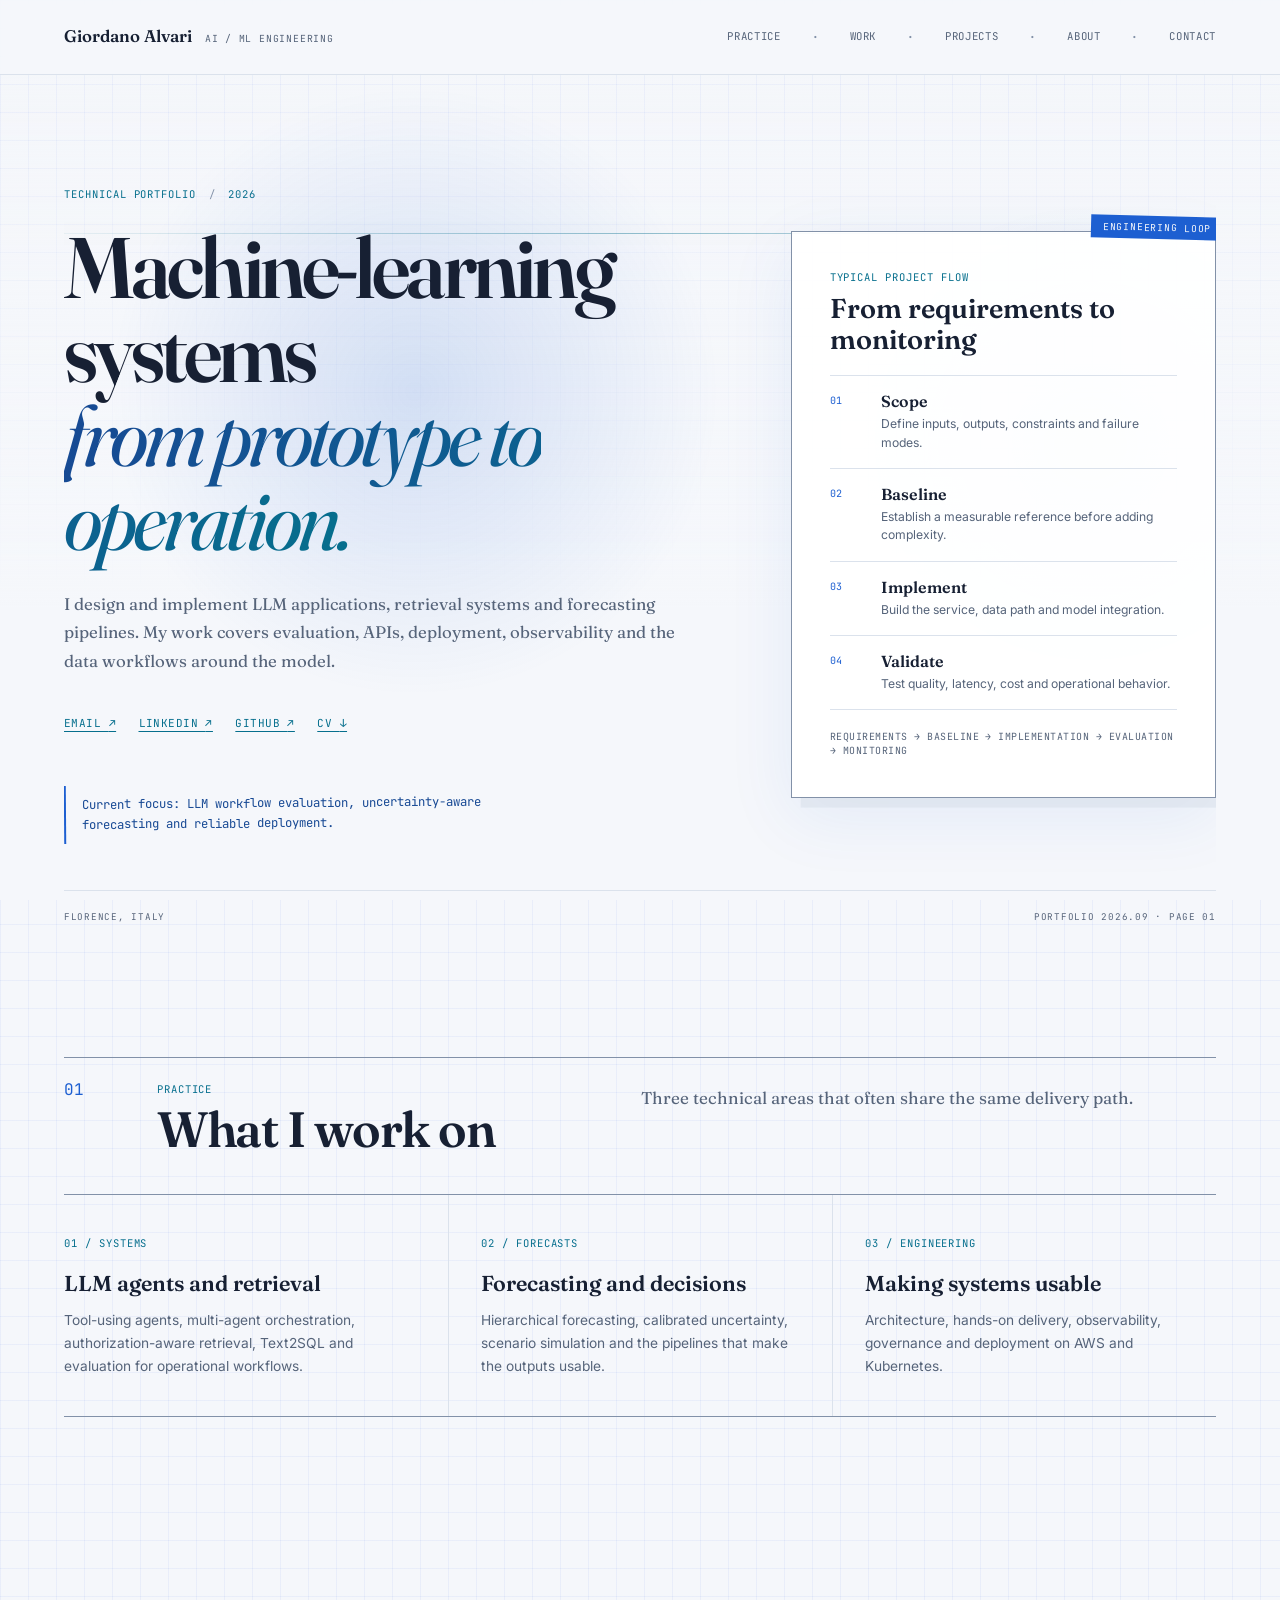
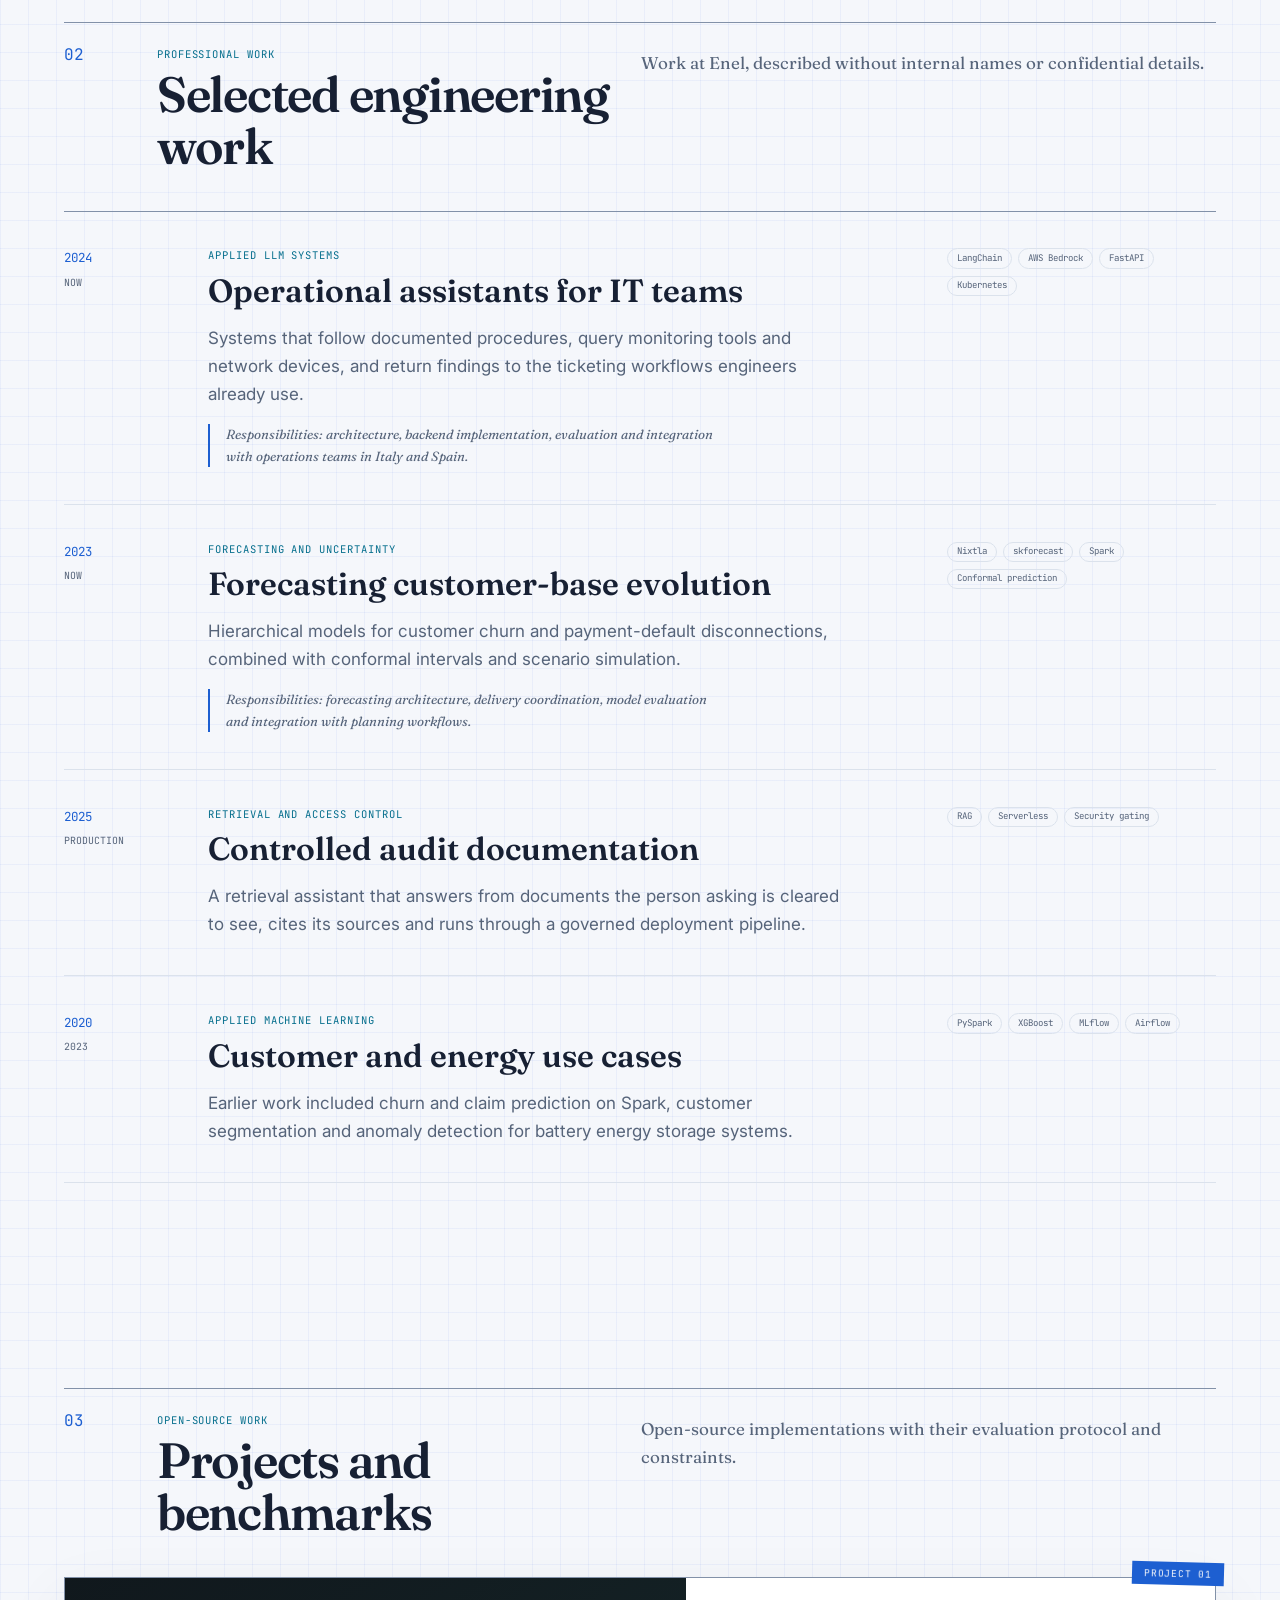
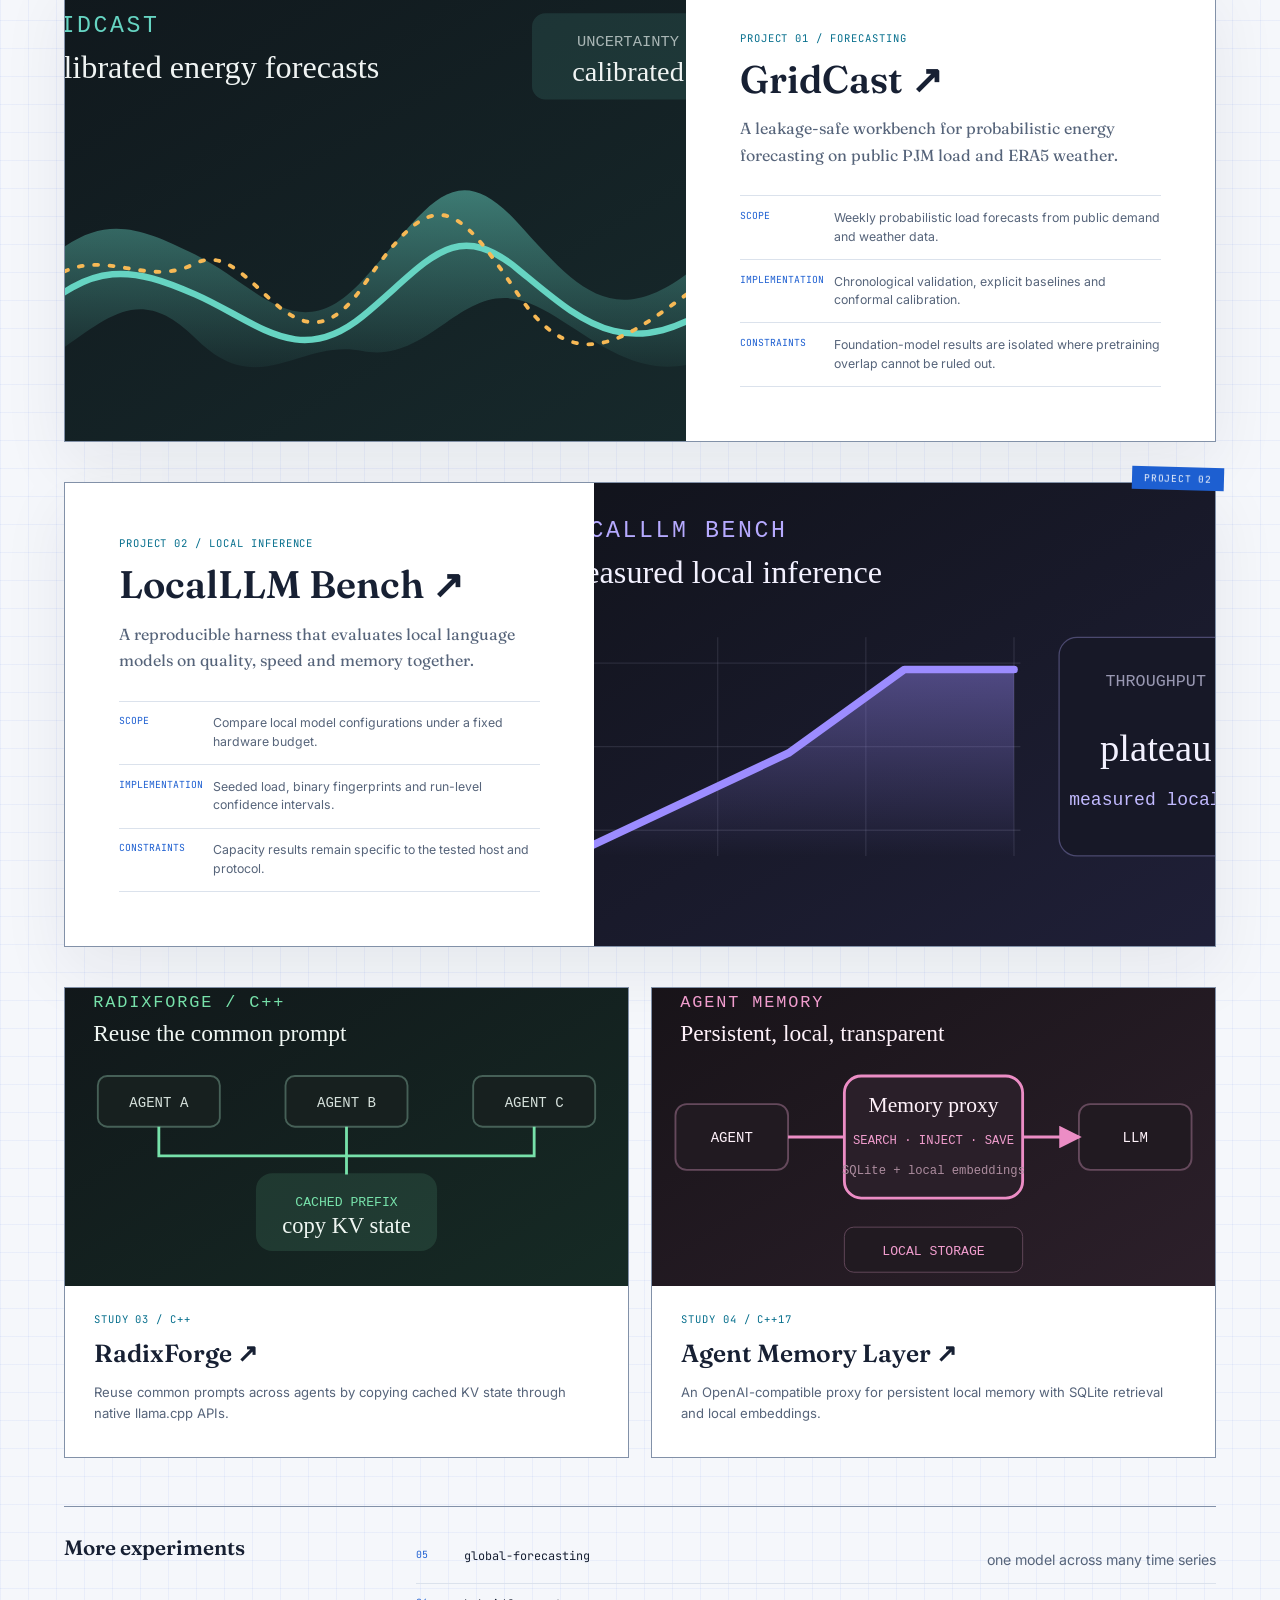
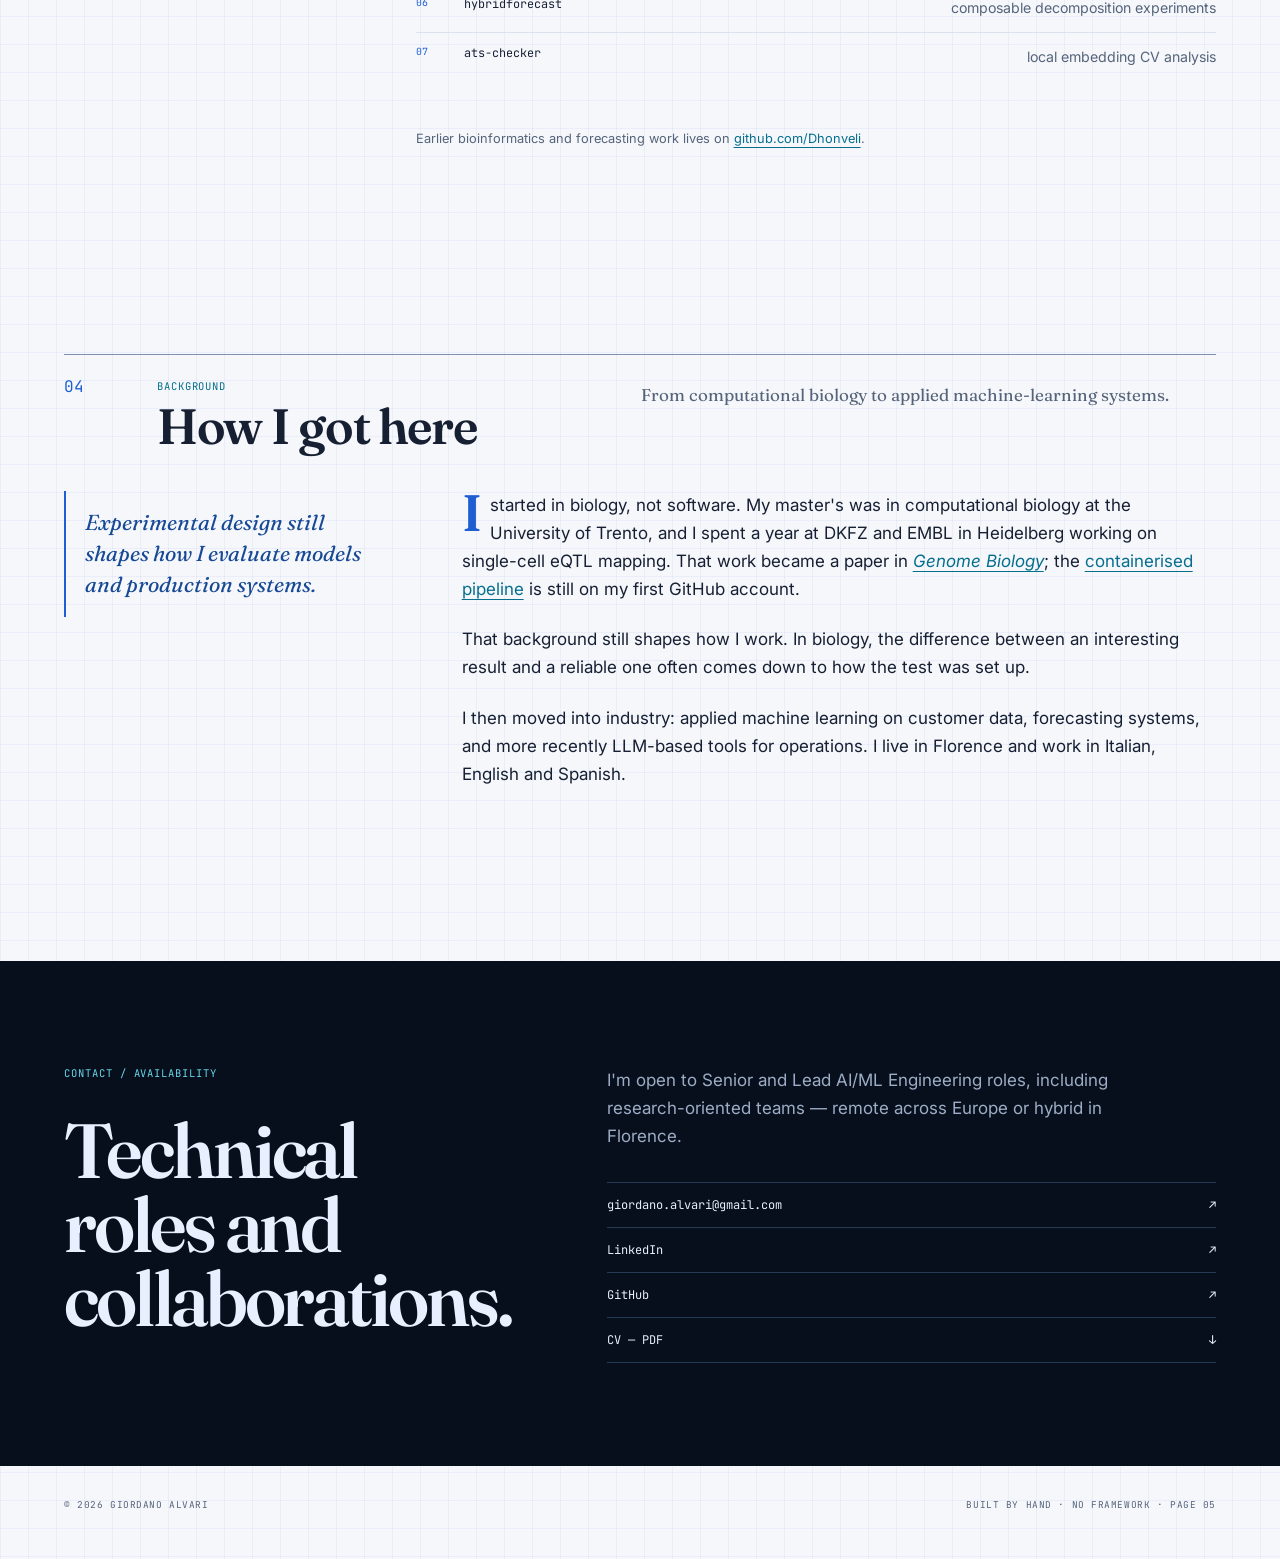
==== commit e5dfaca5: "Shift portfolio to a technical blue palette" ====
--- a/index.html
+++ b/index.html
@@ -7,8 +7,8 @@
 <meta name="description" content="AI and Machine Learning Engineer working on LLM systems, forecasting and applied machine learning. Based in Florence, available remotely across Europe.">
 <meta name="author" content="Giordano Alvari">
 <meta name="color-scheme" content="dark light">
-<meta name="theme-color" content="#0c1210" media="(prefers-color-scheme: dark)">
-<meta name="theme-color" content="#f2eee4" media="(prefers-color-scheme: light)">
+<meta name="theme-color" content="#090d14" media="(prefers-color-scheme: dark)">
+<meta name="theme-color" content="#f5f7fa" media="(prefers-color-scheme: light)">
 <link rel="canonical" href="https://gioalvari.github.io/">
 
 <meta property="og:type" content="profile">
@@ -65,7 +65,7 @@
   <nav class="wrap" aria-label="Primary">
     <a class="wordmark" href="#top" aria-label="Giordano Alvari — home">
       <span class="wordmark-name">Giordano Alvari</span>
-      <span class="wordmark-edition">Field notes / 2026</span>
+      <span class="wordmark-edition">AI / ML engineering</span>
     </a>
     <ul>
       <li><a href="#practice">Practice</a></li>
@@ -80,11 +80,12 @@
 <main id="main">
   <section class="hero wrap" id="top">
     <div class="hero-copy">
-      <p class="folio">Field note 01 <span>/</span> Applied machine-learning systems</p>
-      <h1>Build the system.<br><em>Document the evidence.</em></h1>
+      <p class="folio">Technical portfolio <span>/</span> 2026</p>
+      <h1>Machine-learning systems<br><em>from prototype to operation.</em></h1>
       <p class="lead">
-        I work between applied research and software engineering: LLM tools for operations,
-        forecasting and decision systems, and the infrastructure needed to run them.
+        I design and implement LLM applications, retrieval systems and forecasting pipelines.
+        My work covers evaluation, APIs, deployment, observability and the data workflows around
+        the model.
       </p>
       <ul class="hero-links">
         <li><a href="mailto:giordano.alvari@gmail.com">Email <span aria-hidden="true">↗</span></a></li>
@@ -92,27 +93,27 @@
         <li><a href="https://github.com/gioalvari" rel="me">GitHub <span aria-hidden="true">↗</span></a></li>
         <li><a href="giordano-alvari-cv.pdf">CV <span aria-hidden="true">↓</span></a></li>
       </ul>
-      <p class="margin-note">A useful result includes the method, the uncertainty and what did not work.</p>
+      <p class="margin-note">Current focus: LLM workflow evaluation, uncertainty-aware forecasting and reliable deployment.</p>
     </div>
 
     <aside class="method-card" aria-labelledby="method-title">
-      <span class="case-tab">Working method</span>
+      <span class="case-tab">Engineering loop</span>
       <div class="method-heading">
-        <p class="kicker">Iterative, not linear</p>
-        <h2 id="method-title">From question to evidence</h2>
+        <p class="kicker">Typical project flow</p>
+        <h2 id="method-title">From requirements to monitoring</h2>
       </div>
       <ol>
-        <li><span>01</span><div><strong>Frame</strong><small>Define the decision and failure modes.</small></div></li>
-        <li><span>02</span><div><strong>Build</strong><small>Ship the smallest system worth testing.</small></div></li>
-        <li><span>03</span><div><strong>Evaluate</strong><small>Measure behavior, not only model scores.</small></div></li>
-        <li><span>04</span><div><strong>Document</strong><small>Keep assumptions and limits visible.</small></div></li>
+        <li><span>01</span><div><strong>Scope</strong><small>Define inputs, outputs, constraints and failure modes.</small></div></li>
+        <li><span>02</span><div><strong>Baseline</strong><small>Establish a measurable reference before adding complexity.</small></div></li>
+        <li><span>03</span><div><strong>Implement</strong><small>Build the service, data path and model integration.</small></div></li>
+        <li><span>04</span><div><strong>Validate</strong><small>Test quality, latency, cost and operational behavior.</small></div></li>
       </ol>
-      <p class="method-loop">Question → system → evidence → next question</p>
+      <p class="method-loop">Requirements → baseline → implementation → evaluation → monitoring</p>
     </aside>
 
     <div class="hero-footer" aria-hidden="true">
       <span>Florence, Italy</span>
-      <span>Issue 2026.09 · Page 01</span>
+      <span>Portfolio 2026.09 · Page 01</span>
     </div>
   </section>
 
@@ -124,7 +125,7 @@
         <p class="kicker">Practice</p>
         <h2>What I work on</h2>
       </div>
-      <p>Three areas that tend to meet in the same project.</p>
+        <p>Three technical areas that often share the same delivery path.</p>
     </header>
 
     <div class="practice-grid">
@@ -151,7 +152,7 @@
       <span class="chapter-number">02</span>
       <div>
         <p class="kicker">Professional work</p>
-        <h2>Selected field work</h2>
+        <h2>Selected engineering work</h2>
       </div>
       <p>Work at Enel, described without internal names or confidential details.</p>
     </header>
@@ -163,7 +164,7 @@
           <p class="kicker">Applied LLM systems</p>
           <h3>Operational assistants for IT teams</h3>
           <p>Systems that follow documented procedures, query monitoring tools and network devices, and return findings to the ticketing workflows engineers already use.</p>
-          <p class="work-note">My role spans architecture, implementation and evaluation, in collaboration with operations teams in Italy and Spain.</p>
+          <p class="work-note">Responsibilities: architecture, backend implementation, evaluation and integration with operations teams in Italy and Spain.</p>
         </article>
         <aside aria-label="Technologies used for operational assistants"><span>LangChain</span><span>AWS Bedrock</span><span>FastAPI</span><span>Kubernetes</span></aside>
       </li>
@@ -173,7 +174,7 @@
           <p class="kicker">Forecasting and uncertainty</p>
           <h3>Forecasting customer-base evolution</h3>
           <p>Hierarchical models for customer churn and payment-default disconnections, combined with conformal intervals and scenario simulation.</p>
-          <p class="work-note">The work moved from early prototype to a production planning system with a small technical team behind it.</p>
+          <p class="work-note">Responsibilities: forecasting architecture, delivery coordination, model evaluation and integration with planning workflows.</p>
         </article>
         <aside aria-label="Technologies used for customer forecasting"><span>Nixtla</span><span>skforecast</span><span>Spark</span><span>Conformal prediction</span></aside>
       </li>
@@ -204,9 +205,9 @@
       <span class="chapter-number">03</span>
       <div>
         <p class="kicker">Open-source work</p>
-        <h2>Projects as experiments</h2>
-      </div>
-      <p>Methods, artifacts and limitations stay next to the result.</p>
+        <h2>Projects and benchmarks</h2>
+      </div>
+      <p>Open-source implementations with their evaluation protocol and constraints.</p>
     </header>
 
     <div class="experiment-list">
@@ -218,16 +219,16 @@
           </picture>
         </a>
         <div class="experiment-copy">
-          <p class="experiment-id">Experiment 01 / Forecasting</p>
+          <p class="experiment-id">Project 01 / Forecasting</p>
           <h3><a href="https://github.com/gioalvari/gridcast">GridCast <span aria-hidden="true">↗</span></a></h3>
           <p class="experiment-lead">A leakage-safe workbench for probabilistic energy forecasting on public PJM load and ERA5 weather.</p>
           <dl class="experiment-notes">
-            <div><dt>Question</dt><dd>How should uncertainty travel with a weekly load forecast?</dd></div>
-            <div><dt>Method</dt><dd>Chronological validation, explicit baselines and conformal calibration.</dd></div>
-            <div><dt>Limit</dt><dd>Foundation-model results are isolated where pretraining overlap cannot be ruled out.</dd></div>
+            <div><dt>Scope</dt><dd>Weekly probabilistic load forecasts from public demand and weather data.</dd></div>
+            <div><dt>Implementation</dt><dd>Chronological validation, explicit baselines and conformal calibration.</dd></div>
+            <div><dt>Constraints</dt><dd>Foundation-model results are isolated where pretraining overlap cannot be ruled out.</dd></div>
           </dl>
         </div>
-        <span class="sheet-tab">Case 01</span>
+        <span class="sheet-tab">Project 01</span>
       </article>
 
       <article class="experiment-sheet experiment-reverse project-bench">
@@ -238,16 +239,16 @@
           </picture>
         </a>
         <div class="experiment-copy">
-          <p class="experiment-id">Experiment 02 / Local inference</p>
+          <p class="experiment-id">Project 02 / Local inference</p>
           <h3><a href="https://github.com/gioalvari/local-llm-bench">LocalLLM Bench <span aria-hidden="true">↗</span></a></h3>
           <p class="experiment-lead">A reproducible harness that evaluates local language models on quality, speed and memory together.</p>
           <dl class="experiment-notes">
-            <div><dt>Question</dt><dd>Which model configuration fits a real hardware budget?</dd></div>
-            <div><dt>Method</dt><dd>Seeded load, binary fingerprints and run-level confidence intervals.</dd></div>
-            <div><dt>Limit</dt><dd>Capacity conclusions remain specific to the tested host and protocol.</dd></div>
+            <div><dt>Scope</dt><dd>Compare local model configurations under a fixed hardware budget.</dd></div>
+            <div><dt>Implementation</dt><dd>Seeded load, binary fingerprints and run-level confidence intervals.</dd></div>
+            <div><dt>Constraints</dt><dd>Capacity results remain specific to the tested host and protocol.</dd></div>
           </dl>
         </div>
-        <span class="sheet-tab">Case 02</span>
+        <span class="sheet-tab">Project 02</span>
       </article>
     </div>
 
@@ -291,7 +292,7 @@
       <p>From computational biology to applied machine-learning systems.</p>
     </header>
     <div class="story-layout">
-      <aside class="story-note" aria-label="Working principle">A result that looks good is not necessarily a result that is true.</aside>
+      <aside class="story-note" aria-label="Working principle">Experimental design still shapes how I evaluate models and production systems.</aside>
       <div class="story-copy">
         <p>I started in biology, not software. My master's was in computational biology at the University of Trento, and I spent a year at DKFZ and EMBL in Heidelberg working on single-cell eQTL mapping. That work became a paper in <a href="https://doi.org/10.1186/s13059-021-02407-x"><em>Genome Biology</em></a>; the <a href="https://github.com/Dhonveli/eQTLlimix_container">containerised pipeline</a> is still on my first GitHub account.</p>
         <p>That background still shapes how I work. In biology, the difference between an interesting result and a reliable one often comes down to how the test was set up.</p>
@@ -303,8 +304,8 @@
   <section class="contact-sheet" id="contact">
     <div class="wrap contact-layout">
       <div>
-        <p class="folio">Field note 05 / Contact</p>
-        <h2>Start with the problem.</h2>
+        <p class="folio">Contact / Availability</p>
+        <h2>Technical roles and collaborations.</h2>
       </div>
       <div>
         <p>I'm open to Senior and Lead AI/ML Engineering roles, including research-oriented teams — remote across Europe or hybrid in Florence.</p>
--- a/style.css
+++ b/style.css
@@ -1,16 +1,16 @@
 /* Giordano Alvari — editorial field notes. Static HTML, CSS and a small JS layer. */
 
 :root {
-  --paper: #f2eee4;
-  --paper-raised: #f9f6ee;
-  --ink: #202822;
-  --ink-soft: #536159;
-  --rule: #94a098;
-  --rule-soft: #d6d4ca;
-  --accent: #a63f2d;
-  --accent-dark: #783a2d;
-  --teal: #2f7464;
-  --grid: rgb(61 91 77 / 7%);
+  --paper: #f5f7fb;
+  --paper-raised: #ffffff;
+  --ink: #172033;
+  --ink-soft: #56647a;
+  --rule: #8291a8;
+  --rule-soft: #dbe2ec;
+  --accent: #1d5fd1;
+  --accent-dark: #174994;
+  --teal: #066f8d;
+  --grid: rgb(37 99 235 / 6%);
   --serif: "Fraunces", Georgia, serif;
   --sans: "Inter", system-ui, sans-serif;
   --mono: "JetBrains Mono", ui-monospace, monospace;
@@ -19,16 +19,16 @@
 
 @media (prefers-color-scheme: dark) {
   :root {
-    --paper: #0c1210;
-    --paper-raised: #121a17;
-    --ink: #dce8e1;
-    --ink-soft: #8fa39a;
-    --rule: #4e685c;
-    --rule-soft: #25352e;
-    --accent: #e37a60;
-    --accent-dark: #ffad96;
-    --teal: #68cdb4;
-    --grid: rgb(104 205 180 / 5%);
+    --paper: #090d14;
+    --paper-raised: #101722;
+    --ink: #e7edf7;
+    --ink-soft: #95a3b8;
+    --rule: #50617a;
+    --rule-soft: #202d3e;
+    --accent: #63a4ff;
+    --accent-dark: #9ac4ff;
+    --teal: #39c6df;
+    --grid: rgb(96 165 250 / 5%);
   }
 }
 
@@ -109,6 +109,8 @@
 .site-header li a:hover, .site-header li a[aria-current="location"] { color: var(--accent); }
 
 .hero {
+  --hero-x: 34%;
+  --hero-y: 36%;
   position: relative;
   min-height: calc(100svh - 4.6rem);
   display: grid;
@@ -117,6 +119,32 @@
   align-items: center;
   gap: 3rem clamp(3rem, 7vw, 6rem);
   padding-block: clamp(4rem, 9vw, 7rem) 2rem;
+  isolation: isolate;
+  overflow: clip;
+}
+.hero::before {
+  content: "";
+  position: absolute;
+  inset: 0 -10vw;
+  z-index: -2;
+  pointer-events: none;
+  background:
+    radial-gradient(28rem circle at var(--hero-x) var(--hero-y), color-mix(in srgb, var(--accent) 16%, transparent), transparent 68%),
+    radial-gradient(21rem circle at 82% 42%, color-mix(in srgb, var(--teal) 9%, transparent), transparent 72%);
+}
+.hero::after {
+  content: "";
+  position: absolute;
+  z-index: -1;
+  left: -8vw;
+  right: -8vw;
+  top: var(--scan-y, 18%);
+  height: 1px;
+  pointer-events: none;
+  opacity: .42;
+  background: linear-gradient(90deg, transparent, var(--teal), transparent);
+  box-shadow: 0 0 1.4rem color-mix(in srgb, var(--teal) 45%, transparent);
+  transition: top .12s linear;
 }
 
 .folio, .kicker, .experiment-id, .practice-index {
@@ -134,7 +162,13 @@
   letter-spacing: -.045em;
   text-wrap: balance;
 }
-.hero h1 em { color: var(--accent-dark); font-weight: 400; }
+.hero h1 em {
+  color: transparent;
+  font-weight: 400;
+  background: linear-gradient(105deg, var(--accent-dark), var(--teal));
+  background-clip: text;
+  -webkit-background-clip: text;
+}
 .lead { max-width: 59ch; margin: 0; color: var(--ink-soft); font: 1.05rem/1.7 var(--serif); }
 .hero-links { list-style: none; display: flex; flex-wrap: wrap; gap: .65rem 1.4rem; margin: 2rem 0 0; padding: 0; }
 .hero-links a { font: .69rem/1.4 var(--mono); text-transform: uppercase; letter-spacing: .04em; }
@@ -147,7 +181,13 @@
   padding: clamp(1.7rem, 3vw, 2.35rem);
   border: 1px solid var(--rule);
   background: color-mix(in srgb, var(--paper-raised) 93%, transparent);
-  box-shadow: .6rem .6rem 0 color-mix(in srgb, var(--rule-soft) 65%, transparent);
+  box-shadow:
+    .6rem .6rem 0 color-mix(in srgb, var(--rule-soft) 65%, transparent),
+    0 1.2rem 4rem color-mix(in srgb, var(--accent) 8%, transparent);
+  transition: transform .2s ease-out, border-color .2s ease;
+}
+.has-motion .method-card {
+  transform: perspective(900px) rotateX(var(--card-rotate-x, 0deg)) rotateY(var(--card-rotate-y, 0deg));
 }
 .method-card::before, .experiment-sheet::before {
   content: "";
@@ -160,6 +200,7 @@
   transition: opacity .25s ease;
 }
 .method-card:hover::before, .experiment-sheet:hover::before { opacity: 1; }
+.method-card:hover { border-color: var(--accent); }
 .method-card > *, .experiment-sheet > * { position: relative; z-index: 1; }
 .case-tab, .sheet-tab {
   position: absolute;
@@ -183,7 +224,10 @@
 .method-loop { margin: 1.2rem 0 0; color: var(--ink-soft); font: .62rem/1.5 var(--mono); text-transform: uppercase; letter-spacing: .05em; }
 .hero-footer { grid-column: 1 / -1; display: flex; justify-content: space-between; padding-top: 1.4rem; border-top: 1px solid var(--rule-soft); color: var(--ink-soft); font: .58rem/1 var(--mono); text-transform: uppercase; letter-spacing: .08em; }
 
-.chapter { padding-block: clamp(4.5rem, 8vw, 7.5rem); }
+.chapter {
+  padding-block: clamp(4.5rem, 8vw, 7.5rem);
+  scroll-margin-top: 7rem;
+}
 .chapter-header {
   display: grid;
   grid-template-columns: 4.3rem minmax(15rem, .8fr) minmax(16rem, 1fr);
@@ -204,6 +248,8 @@
 
 .work-ledger { list-style: none; margin: 0; padding: 0; border-top: 1px solid var(--rule); }
 .work-entry { display: grid; grid-template-columns: 7rem minmax(0, 1fr) minmax(11rem, .38fr); gap: 2rem; padding: 2.3rem 0; border-bottom: 1px solid var(--rule-soft); }
+.work-entry { transition: padding-left .22s ease, background-color .22s ease; }
+.work-entry:hover { padding-left: .8rem; background: linear-gradient(90deg, color-mix(in srgb, var(--accent) 5%, transparent), transparent 72%); }
 .work-date { font-family: var(--mono); }
 .work-date span, .work-date small { display: block; }
 .work-date span { color: var(--accent); font-size: .78rem; }
@@ -231,6 +277,13 @@
   overflow: visible;
   border: 1px solid var(--rule);
   background: var(--paper-raised);
+  box-shadow: 0 1.5rem 4rem color-mix(in srgb, var(--ink) 7%, transparent);
+  transition: border-color .25s ease, transform .25s ease, box-shadow .25s ease;
+}
+.experiment-sheet:hover {
+  border-color: var(--accent);
+  transform: translateY(-3px);
+  box-shadow: 0 1.8rem 4.5rem color-mix(in srgb, var(--accent) 12%, transparent);
 }
 .experiment-reverse { grid-template-columns: minmax(20rem, .92fr) minmax(0, 1.08fr); }
 .experiment-reverse .experiment-media { grid-column: 2; }
@@ -278,15 +331,21 @@
 .story-copy p { margin: 0 0 1.4rem; }
 .story-copy p:first-child::first-letter { float: left; padding: .1rem .55rem 0 0; color: var(--accent); font: 600 3.2rem/.82 var(--serif); }
 
-.contact-sheet { margin-top: 3rem; padding-block: clamp(4rem, 8vw, 7rem); color: #e4eee8; background: #0e1815; }
+.contact-sheet {
+  margin-top: 3rem;
+  padding-block: clamp(4rem, 8vw, 7rem);
+  scroll-margin-top: 7rem;
+  color: #e8f0ff;
+  background: #080f1c;
+}
 .contact-layout { display: grid; grid-template-columns: .8fr 1.2fr; gap: clamp(3rem, 8vw, 8rem); }
-.contact-sheet .folio { color: #72c6b0; }
+.contact-sheet .folio { color: #67d7ea; }
 .contact-sheet h2 { max-width: 9ch; margin: 1rem 0 0; font: 600 clamp(2.8rem, 6vw, 5.2rem)/.96 var(--serif); letter-spacing: -.04em; }
-.contact-sheet p { max-width: 48ch; margin: .2rem 0 2rem; color: #9eb1a8; }
-.contact-sheet ul { list-style: none; margin: 0; padding: 0; border-top: 1px solid #33483f; }
-.contact-sheet li { border-bottom: 1px solid #33483f; }
-.contact-sheet li a { display: flex; justify-content: space-between; padding: .85rem 0; color: #dfeae4; font: .75rem/1.4 var(--mono); text-decoration: none; }
-.contact-sheet li a:hover { color: #72c6b0; }
+.contact-sheet p { max-width: 48ch; margin: .2rem 0 2rem; color: #9cadc5; }
+.contact-sheet ul { list-style: none; margin: 0; padding: 0; border-top: 1px solid #263a55; }
+.contact-sheet li { border-bottom: 1px solid #263a55; }
+.contact-sheet li a { display: flex; justify-content: space-between; padding: .85rem 0; color: #e7effc; font: .75rem/1.4 var(--mono); text-decoration: none; }
+.contact-sheet li a:hover { color: #67d7ea; }
 .site-footer { display: flex; justify-content: space-between; padding-block: 2rem 3rem; color: var(--ink-soft); font: .59rem/1.4 var(--mono); text-transform: uppercase; letter-spacing: .06em; }
 
 .not-found { min-height: 70vh; display: flex; flex-direction: column; justify-content: center; }
@@ -361,4 +420,5 @@
   html { scroll-behavior: auto; }
   *, *::before, *::after { scroll-behavior: auto !important; transition: none !important; animation: none !important; }
   .has-motion .reveal { opacity: 1; transform: none; }
-}
+  .method-card, .experiment-sheet, .work-entry { transform: none !important; }
+}
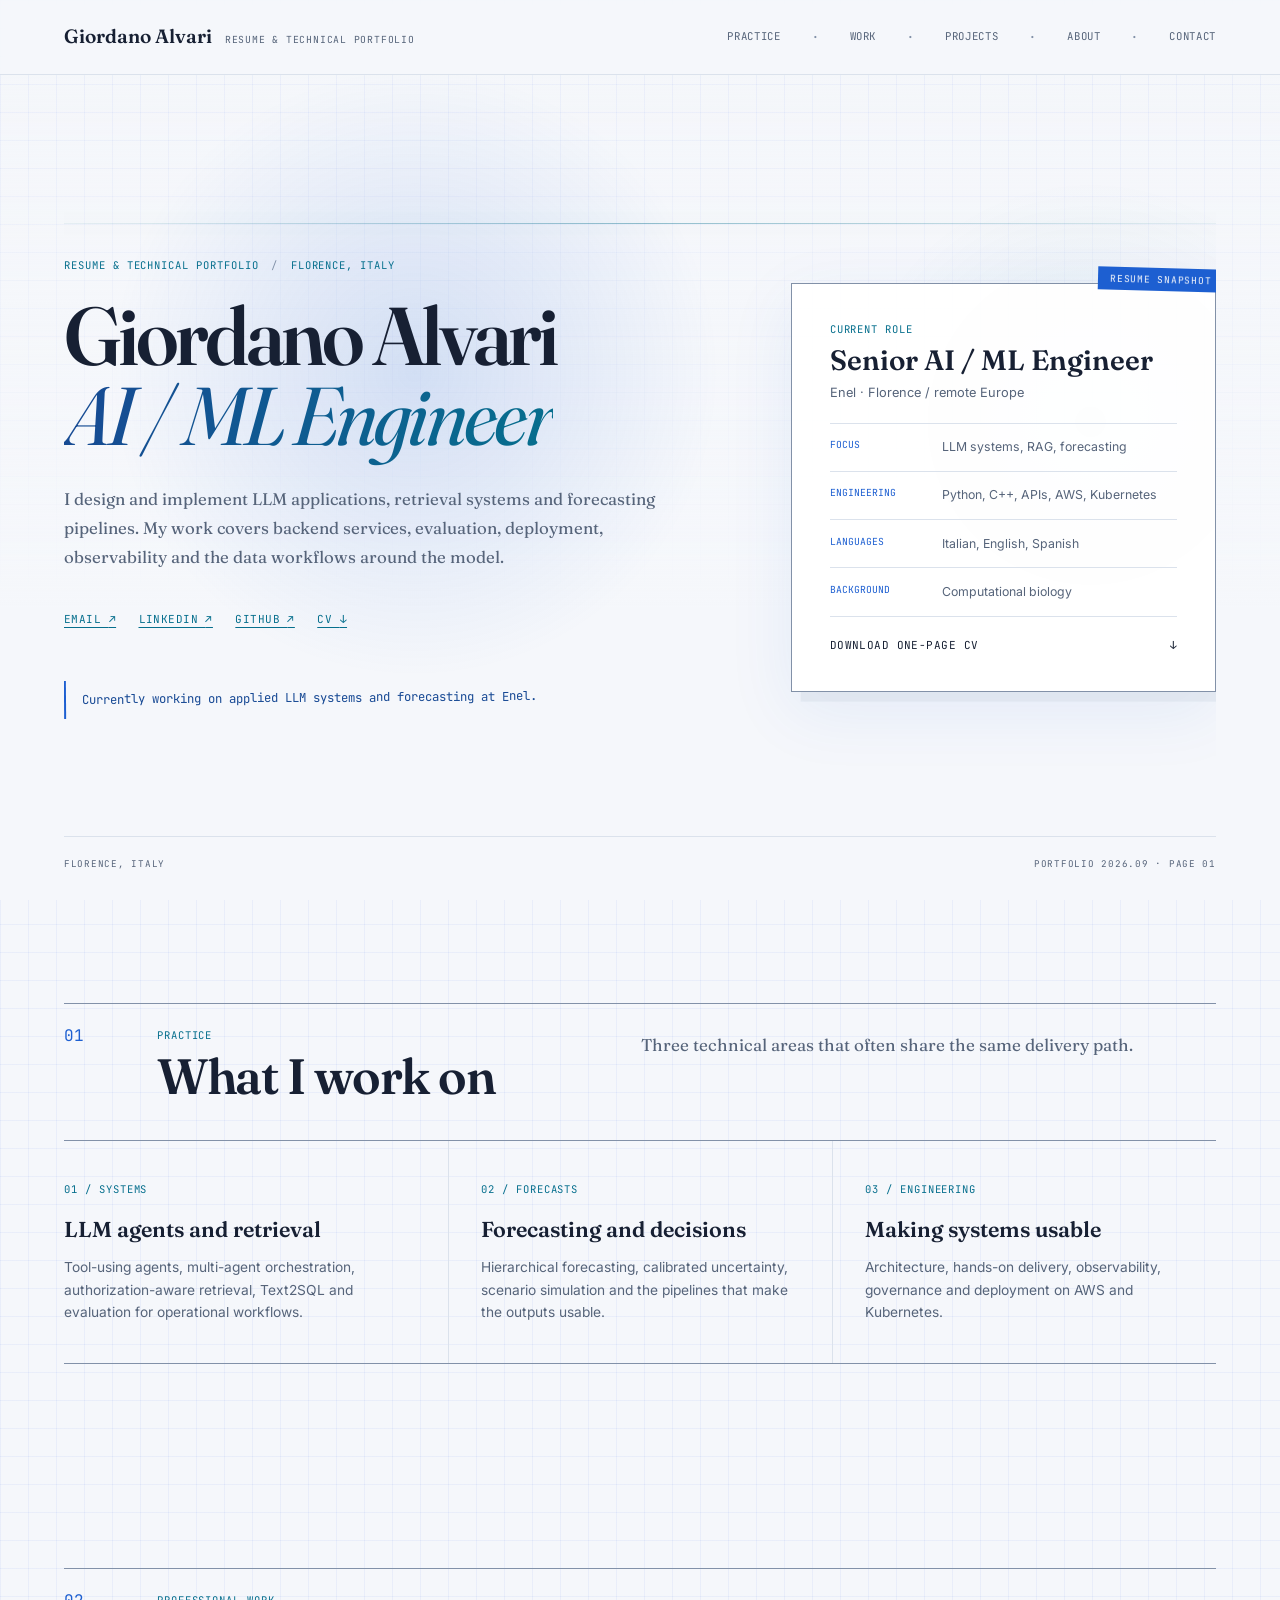
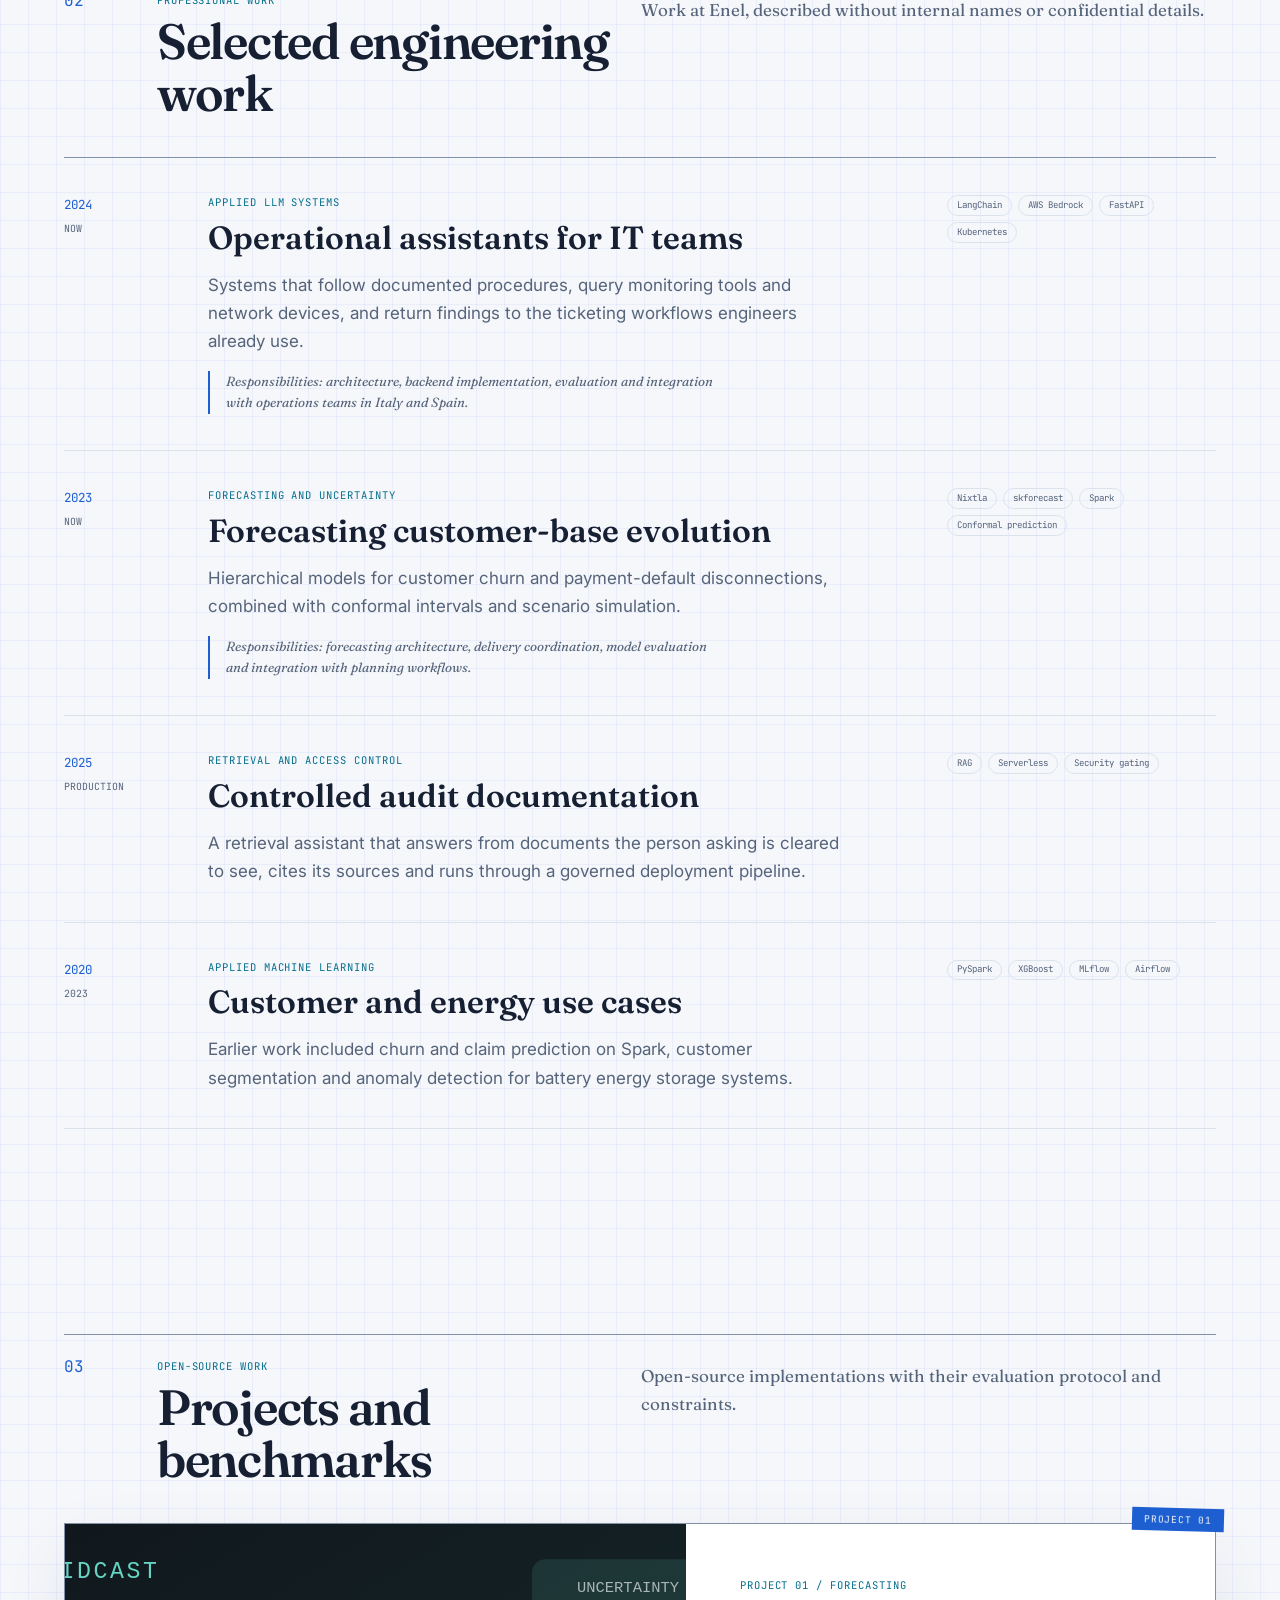
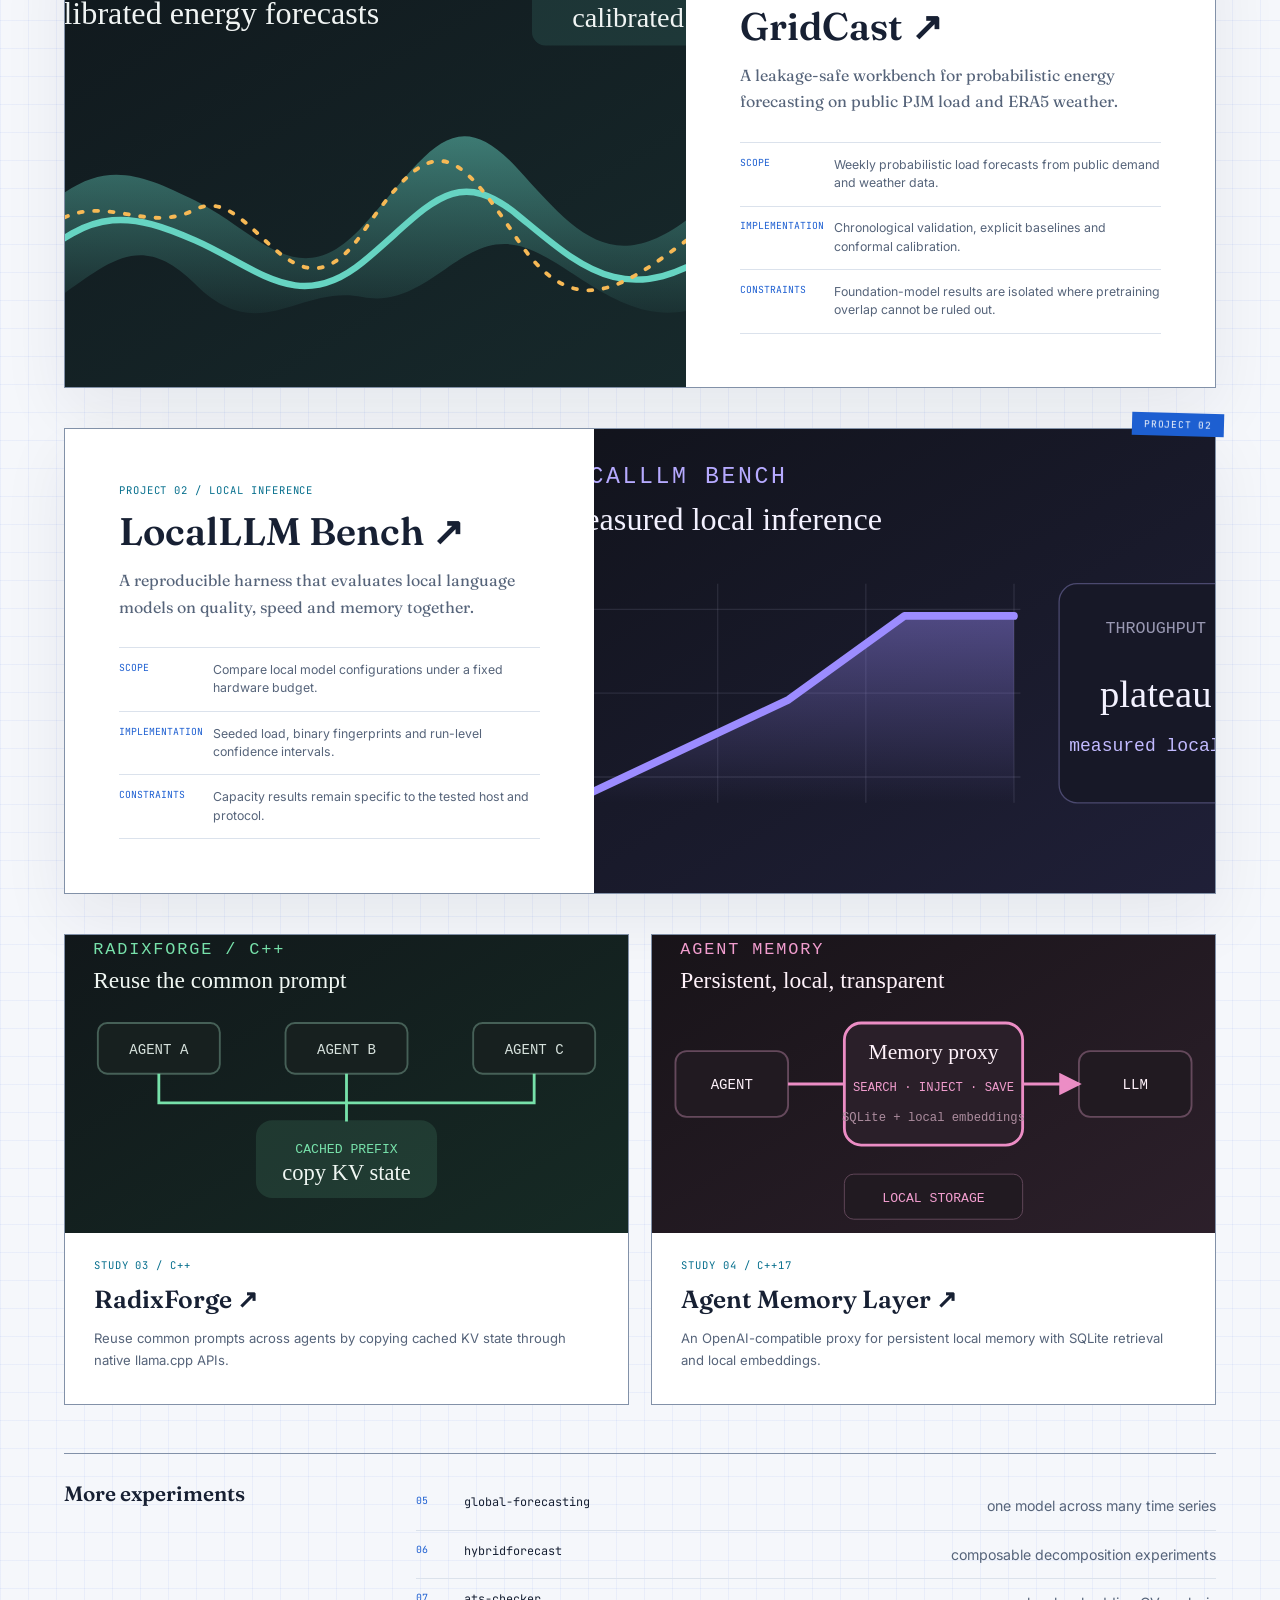
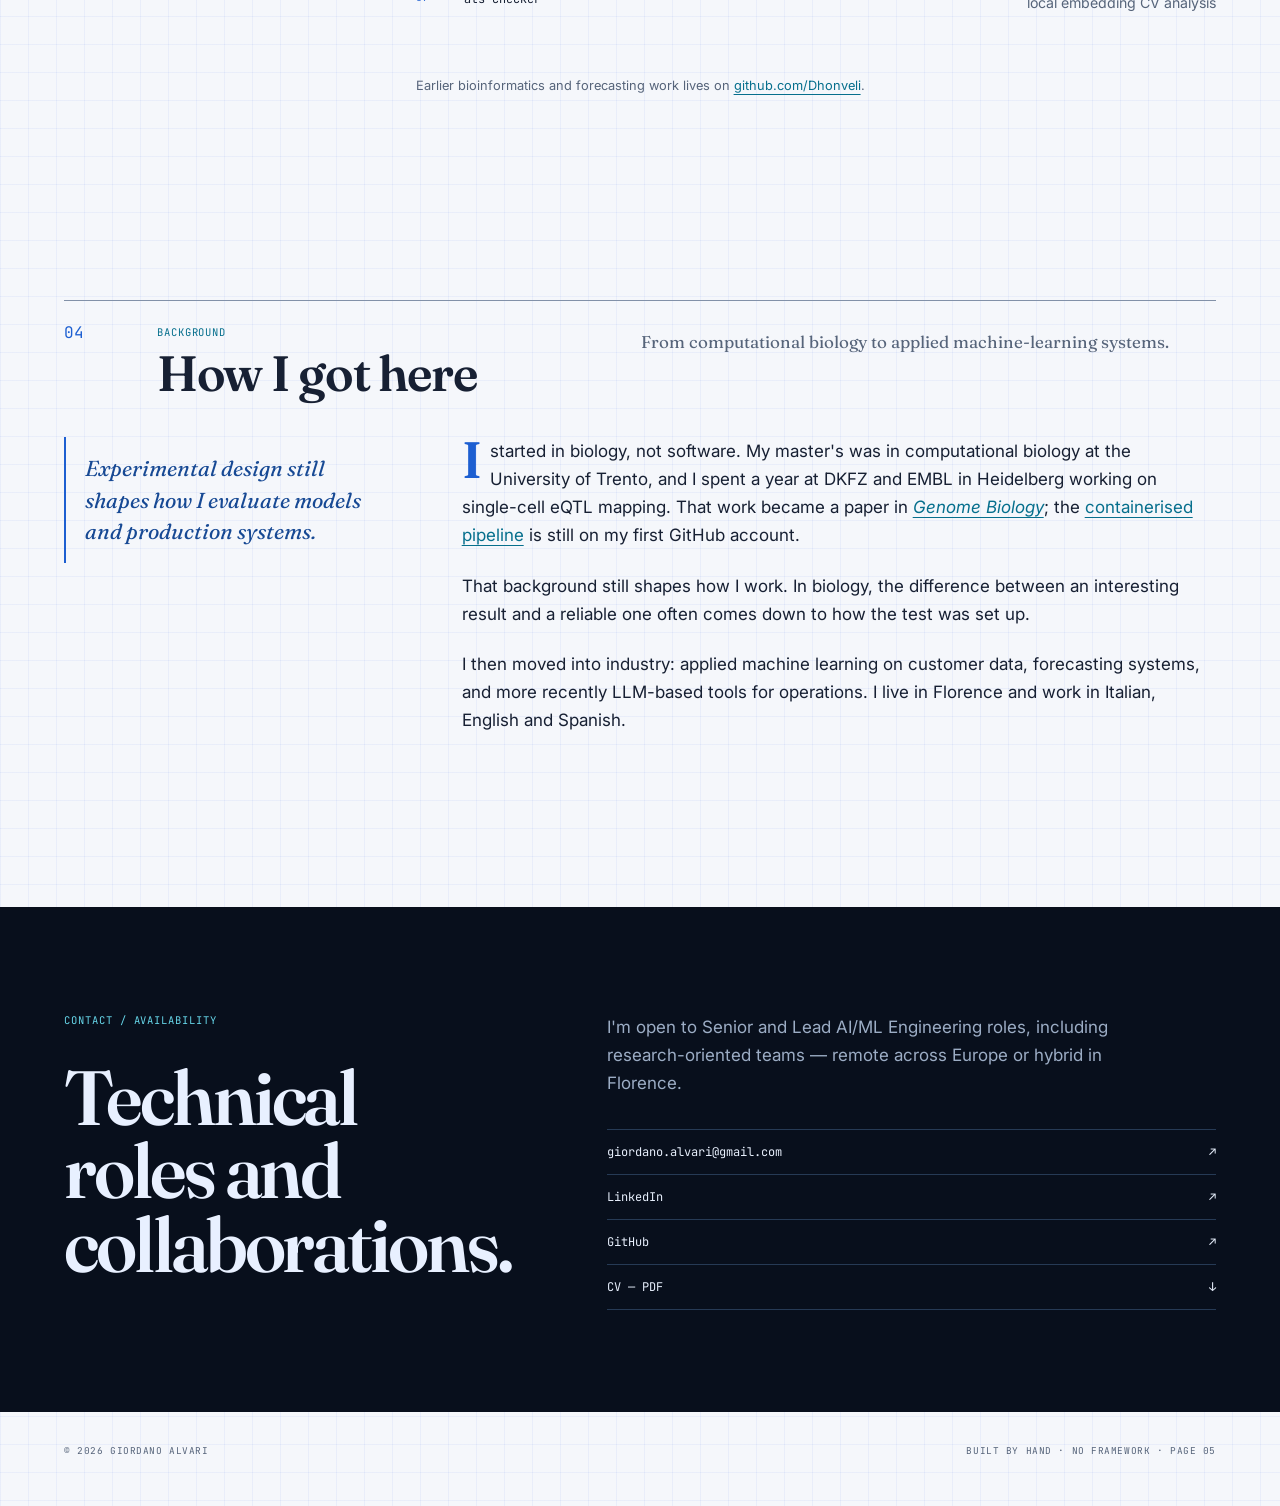
==== commit 62f9a740: "Make resume identity explicit in hero" ====
--- a/index.html
+++ b/index.html
@@ -3,7 +3,7 @@
 <head>
 <meta charset="utf-8">
 <meta name="viewport" content="width=device-width, initial-scale=1">
-<title>Giordano Alvari — AI / ML Engineer</title>
+<title>Giordano Alvari — AI / ML Engineer | Resume &amp; Portfolio</title>
 <meta name="description" content="AI and Machine Learning Engineer working on LLM systems, forecasting and applied machine learning. Based in Florence, available remotely across Europe.">
 <meta name="author" content="Giordano Alvari">
 <meta name="color-scheme" content="dark light">
@@ -12,7 +12,7 @@
 <link rel="canonical" href="https://gioalvari.github.io/">
 
 <meta property="og:type" content="profile">
-<meta property="og:title" content="Giordano Alvari — AI / ML Engineer">
+<meta property="og:title" content="Giordano Alvari — AI / ML Engineer | Resume &amp; Portfolio">
 <meta property="og:description" content="LLM systems, forecasting and applied machine learning — built with careful evaluation and practical engineering.">
 <meta property="og:url" content="https://gioalvari.github.io/">
 <meta property="og:image" content="https://gioalvari.github.io/og-2026-09.png">
@@ -65,7 +65,7 @@
   <nav class="wrap" aria-label="Primary">
     <a class="wordmark" href="#top" aria-label="Giordano Alvari — home">
       <span class="wordmark-name">Giordano Alvari</span>
-      <span class="wordmark-edition">AI / ML engineering</span>
+      <span class="wordmark-edition">Resume &amp; technical portfolio</span>
     </a>
     <ul>
       <li><a href="#practice">Practice</a></li>
@@ -80,12 +80,12 @@
 <main id="main">
   <section class="hero wrap" id="top">
     <div class="hero-copy">
-      <p class="folio">Technical portfolio <span>/</span> 2026</p>
-      <h1>Machine-learning systems<br><em>from prototype to operation.</em></h1>
+      <p class="folio">Resume &amp; technical portfolio <span>/</span> Florence, Italy</p>
+      <h1><span class="hero-name">Giordano Alvari</span><br><em>AI / ML Engineer</em></h1>
       <p class="lead">
         I design and implement LLM applications, retrieval systems and forecasting pipelines.
-        My work covers evaluation, APIs, deployment, observability and the data workflows around
-        the model.
+        My work covers backend services, evaluation, deployment, observability and the data
+        workflows around the model.
       </p>
       <ul class="hero-links">
         <li><a href="mailto:giordano.alvari@gmail.com">Email <span aria-hidden="true">↗</span></a></li>
@@ -93,22 +93,23 @@
         <li><a href="https://github.com/gioalvari" rel="me">GitHub <span aria-hidden="true">↗</span></a></li>
         <li><a href="giordano-alvari-cv.pdf">CV <span aria-hidden="true">↓</span></a></li>
       </ul>
-      <p class="margin-note">Current focus: LLM workflow evaluation, uncertainty-aware forecasting and reliable deployment.</p>
-    </div>
-
-    <aside class="method-card" aria-labelledby="method-title">
-      <span class="case-tab">Engineering loop</span>
-      <div class="method-heading">
-        <p class="kicker">Typical project flow</p>
-        <h2 id="method-title">From requirements to monitoring</h2>
-      </div>
-      <ol>
-        <li><span>01</span><div><strong>Scope</strong><small>Define inputs, outputs, constraints and failure modes.</small></div></li>
-        <li><span>02</span><div><strong>Baseline</strong><small>Establish a measurable reference before adding complexity.</small></div></li>
-        <li><span>03</span><div><strong>Implement</strong><small>Build the service, data path and model integration.</small></div></li>
-        <li><span>04</span><div><strong>Validate</strong><small>Test quality, latency, cost and operational behavior.</small></div></li>
-      </ol>
-      <p class="method-loop">Requirements → baseline → implementation → evaluation → monitoring</p>
+      <p class="margin-note">Currently working on applied LLM systems and forecasting at Enel.</p>
+    </div>
+
+    <aside class="resume-card" aria-labelledby="resume-title">
+      <span class="case-tab">Resume snapshot</span>
+      <div class="resume-heading">
+        <p class="kicker">Current role</p>
+        <h2 id="resume-title">Senior AI / ML Engineer</h2>
+        <p>Enel · Florence / remote Europe</p>
+      </div>
+      <dl>
+        <div><dt>Focus</dt><dd>LLM systems, RAG, forecasting</dd></div>
+        <div><dt>Engineering</dt><dd>Python, C++, APIs, AWS, Kubernetes</dd></div>
+        <div><dt>Languages</dt><dd>Italian, English, Spanish</dd></div>
+        <div><dt>Background</dt><dd>Computational biology</dd></div>
+      </dl>
+      <a class="resume-download" href="giordano-alvari-cv.pdf">Download one-page CV <span aria-hidden="true">↓</span></a>
     </aside>
 
     <div class="hero-footer" aria-hidden="true">
--- a/style.css
+++ b/style.css
@@ -100,7 +100,7 @@
 }
 
 .wordmark { color: var(--ink); text-decoration: none; display: flex; align-items: baseline; gap: .8rem; }
-.wordmark-name { font: 600 1.05rem/1 var(--serif); }
+.wordmark-name { font: 600 1.2rem/1 var(--serif); }
 .wordmark-edition { color: var(--ink-soft); font: .61rem/1 var(--mono); text-transform: uppercase; letter-spacing: .08em; }
 .site-header ul { list-style: none; display: flex; gap: clamp(.8rem, 3vw, 2rem); margin: 0; padding: 0; }
 .site-header li { display: flex; align-items: center; }
@@ -156,12 +156,13 @@
 }
 .folio span { color: var(--rule); padding-inline: .35rem; }
 .hero h1 {
-  max-width: 13ch;
+  max-width: 15ch;
   margin: 1.4rem 0 1.8rem;
-  font: 600 clamp(3rem, 6.7vw, 5.65rem)/.98 var(--serif);
+  font: 600 clamp(3rem, 6.4vw, 5.45rem)/.98 var(--serif);
   letter-spacing: -.045em;
   text-wrap: balance;
 }
+.hero-name { color: var(--ink); }
 .hero h1 em {
   color: transparent;
   font-weight: 400;
@@ -174,7 +175,7 @@
 .hero-links a { font: .69rem/1.4 var(--mono); text-transform: uppercase; letter-spacing: .04em; }
 .margin-note { max-width: 31rem; margin: 3rem 0 0; padding: .55rem 0 .55rem 1rem; border-left: 2px solid var(--accent); color: var(--accent-dark); font: .77rem/1.65 var(--mono); transform: rotate(-.45deg); }
 
-.method-card {
+.resume-card {
   --sheet-x: 50%;
   --sheet-y: 50%;
   position: relative;
@@ -184,12 +185,9 @@
   box-shadow:
     .6rem .6rem 0 color-mix(in srgb, var(--rule-soft) 65%, transparent),
     0 1.2rem 4rem color-mix(in srgb, var(--accent) 8%, transparent);
-  transition: transform .2s ease-out, border-color .2s ease;
-}
-.has-motion .method-card {
-  transform: perspective(900px) rotateX(var(--card-rotate-x, 0deg)) rotateY(var(--card-rotate-y, 0deg));
-}
-.method-card::before, .experiment-sheet::before {
+  transition: border-color .2s ease, box-shadow .2s ease;
+}
+.resume-card::before, .experiment-sheet::before {
   content: "";
   position: absolute;
   inset: 0;
@@ -199,9 +197,14 @@
   background: radial-gradient(24rem circle at var(--sheet-x) var(--sheet-y), color-mix(in srgb, var(--teal) 8%, transparent), transparent 62%);
   transition: opacity .25s ease;
 }
-.method-card:hover::before, .experiment-sheet:hover::before { opacity: 1; }
-.method-card:hover { border-color: var(--accent); }
-.method-card > *, .experiment-sheet > * { position: relative; z-index: 1; }
+.resume-card:hover::before, .experiment-sheet:hover::before { opacity: 1; }
+.resume-card:hover {
+  border-color: var(--accent);
+  box-shadow:
+    .6rem .6rem 0 color-mix(in srgb, var(--accent) 16%, transparent),
+    0 1.4rem 4.5rem color-mix(in srgb, var(--accent) 12%, transparent);
+}
+.resume-card > *, .experiment-sheet > * { position: relative; z-index: 1; }
 .case-tab, .sheet-tab {
   position: absolute;
   right: -.55rem;
@@ -214,14 +217,15 @@
   text-transform: uppercase;
   transform: rotate(1.5deg);
 }
-.method-heading { padding-bottom: 1.25rem; border-bottom: 1px solid var(--rule-soft); }
-.method-heading h2 { margin: .45rem 0 0; font: 600 1.7rem/1.15 var(--serif); }
-.method-card ol { list-style: none; margin: 0; padding: 0; }
-.method-card li { display: grid; grid-template-columns: 2.2rem 1fr; gap: 1rem; padding: 1rem 0; border-bottom: 1px solid var(--rule-soft); }
-.method-card li > span { padding-top: .25rem; color: var(--accent); font: .63rem/1 var(--mono); }
-.method-card strong { display: block; font: 600 1rem/1.2 var(--serif); }
-.method-card small { display: block; margin-top: .25rem; color: var(--ink-soft); font-size: .76rem; line-height: 1.5; }
-.method-loop { margin: 1.2rem 0 0; color: var(--ink-soft); font: .62rem/1.5 var(--mono); text-transform: uppercase; letter-spacing: .05em; }
+.resume-heading { padding-bottom: 1.25rem; border-bottom: 1px solid var(--rule-soft); }
+.resume-heading h2 { margin: .45rem 0 .35rem; font: 600 1.75rem/1.12 var(--serif); }
+.resume-heading > p:last-child { margin: 0; color: var(--ink-soft); font-size: .8rem; }
+.resume-card dl { margin: 0; }
+.resume-card dl div { display: grid; grid-template-columns: 6rem 1fr; gap: 1rem; padding: .9rem 0; border-bottom: 1px solid var(--rule-soft); }
+.resume-card dt { color: var(--accent); font: .61rem/1.5 var(--mono); text-transform: uppercase; }
+.resume-card dd { margin: 0; color: var(--ink-soft); font-size: .77rem; line-height: 1.5; }
+.resume-download { display: flex; justify-content: space-between; margin-top: 1.25rem; color: var(--ink); font: .69rem/1.5 var(--mono); text-decoration: none; text-transform: uppercase; letter-spacing: .04em; }
+.resume-download:hover { color: var(--accent); }
 .hero-footer { grid-column: 1 / -1; display: flex; justify-content: space-between; padding-top: 1.4rem; border-top: 1px solid var(--rule-soft); color: var(--ink-soft); font: .58rem/1 var(--mono); text-transform: uppercase; letter-spacing: .08em; }
 
 .chapter {
@@ -359,7 +363,7 @@
 
 @media (max-width: 54rem) {
   .hero { grid-template-columns: 1fr; min-height: auto; }
-  .method-card { max-width: 38rem; }
+  .resume-card { max-width: 38rem; }
   .chapter-header { grid-template-columns: 3rem 1fr; }
   .chapter-header > p { grid-column: 2; }
   .work-entry { grid-template-columns: 5rem 1fr; }
@@ -399,7 +403,7 @@
   body { font-size: 11pt; background: #fff; }
   .site-header, .reading-progress, .skip, .site-footer { display: none; }
   .hero { min-height: auto; display: block; }
-  .method-card { margin-top: 2rem; box-shadow: none; }
+  .resume-card { margin-top: 2rem; box-shadow: none; }
   .chapter { padding-block: 1.5rem; }
   .experiment-sheet, .project-small, .work-entry { break-inside: avoid; }
   .contact-sheet { color: #000; background: #fff; border-top: 1px solid #888; }
@@ -420,5 +424,5 @@
   html { scroll-behavior: auto; }
   *, *::before, *::after { scroll-behavior: auto !important; transition: none !important; animation: none !important; }
   .has-motion .reveal { opacity: 1; transform: none; }
-  .method-card, .experiment-sheet, .work-entry { transform: none !important; }
-}
+  .resume-card, .experiment-sheet, .work-entry { transform: none !important; }
+}
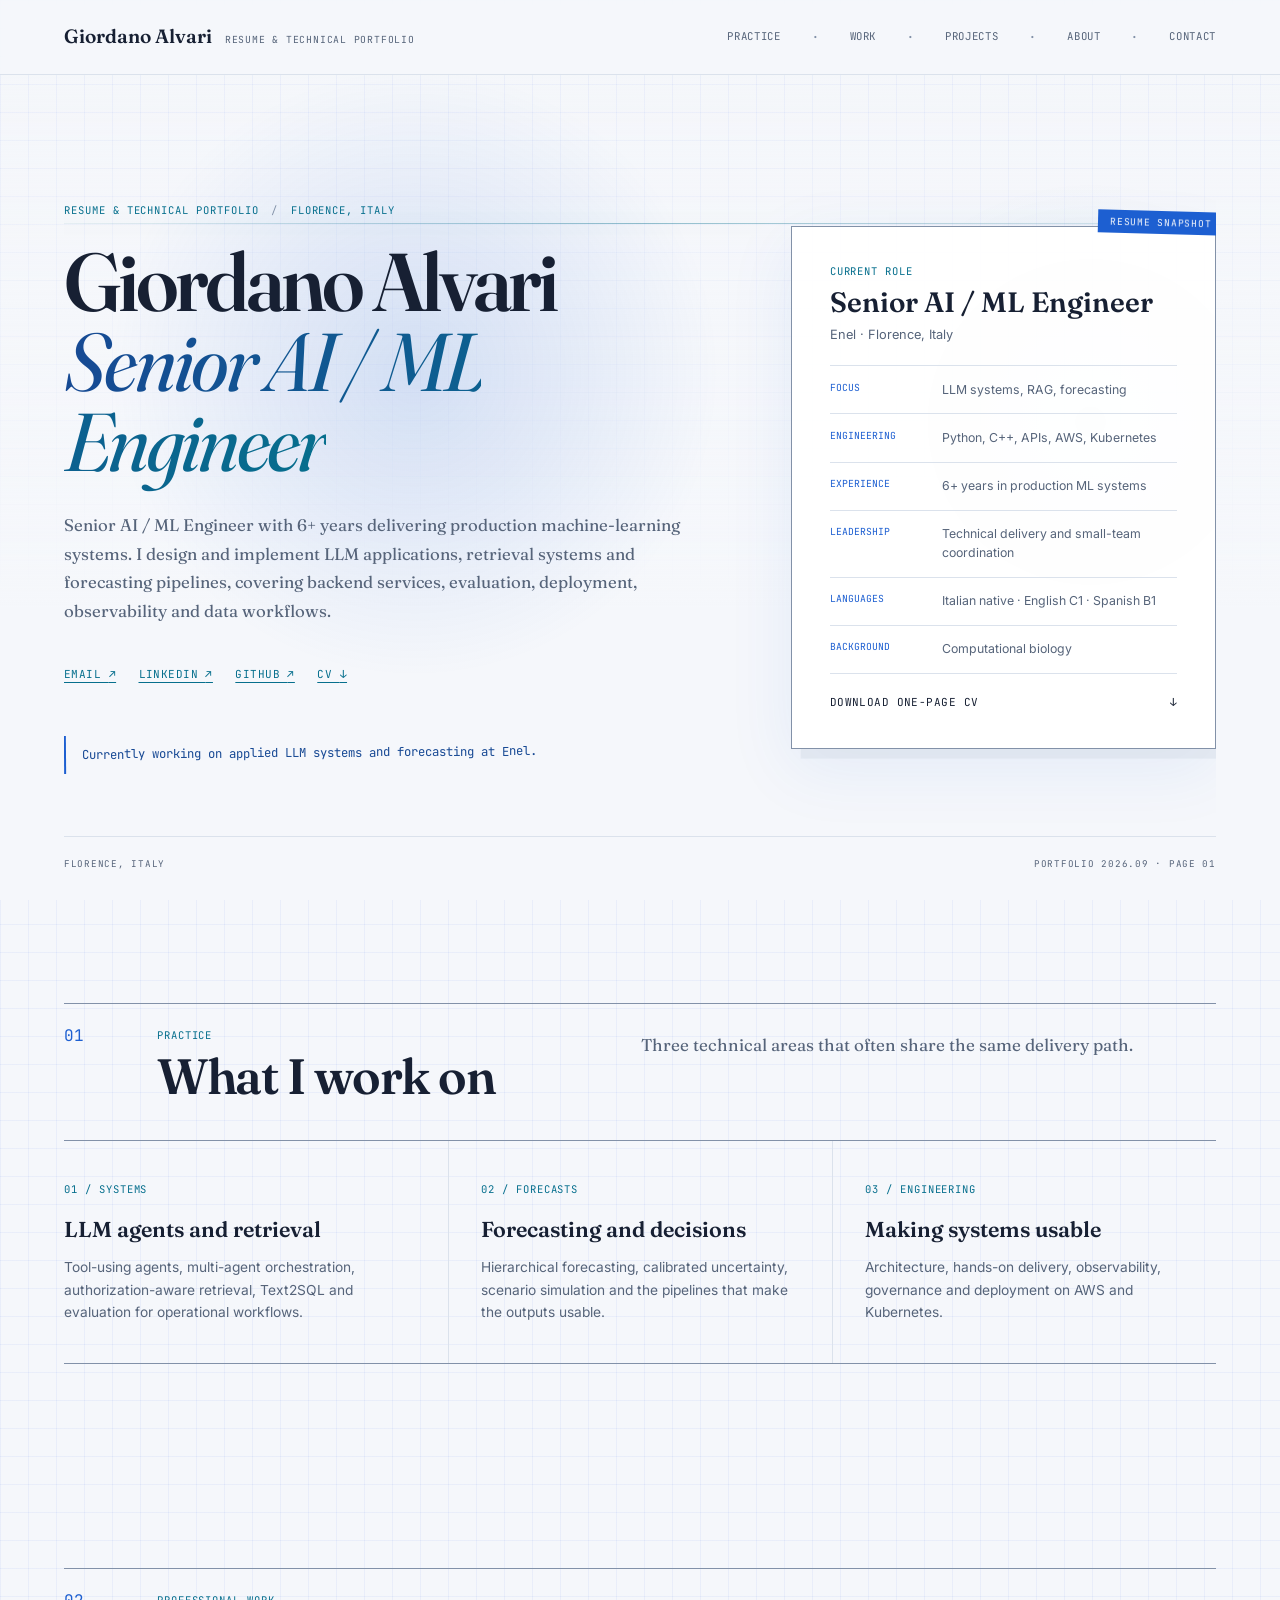
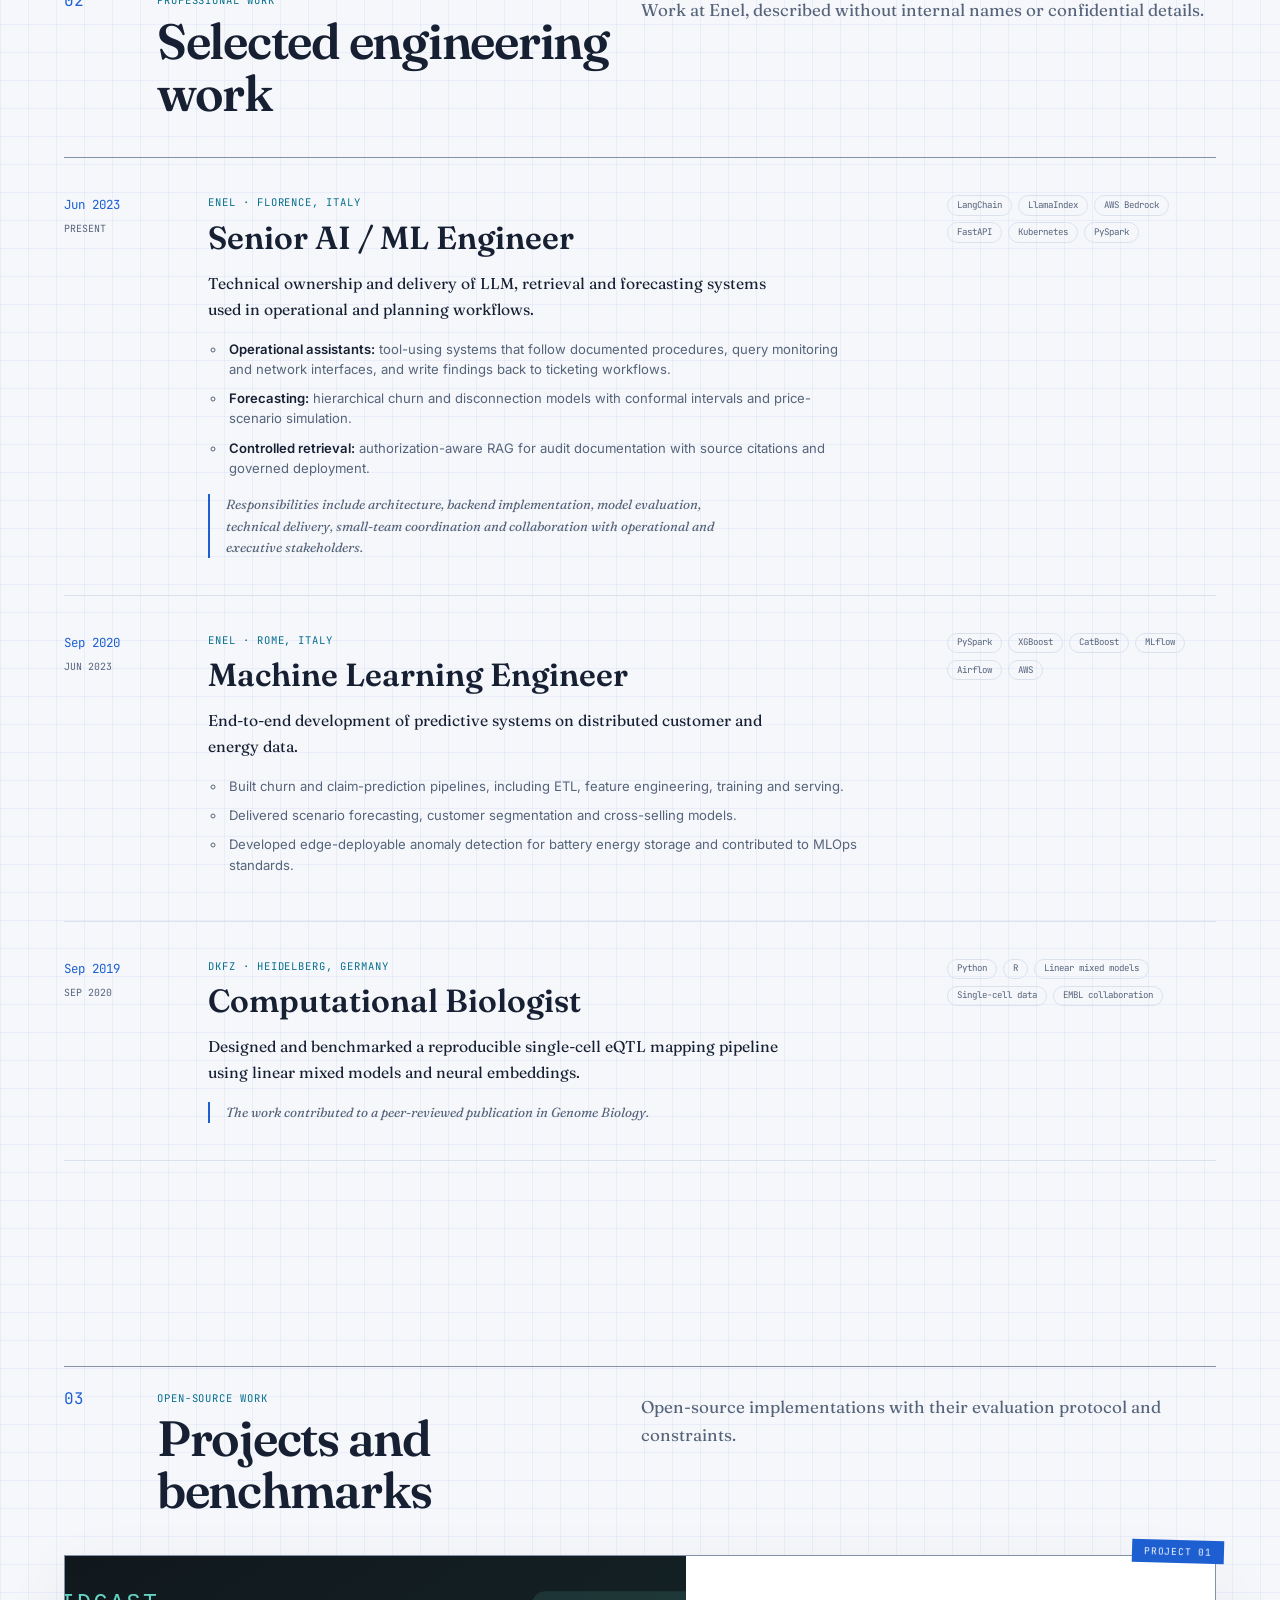
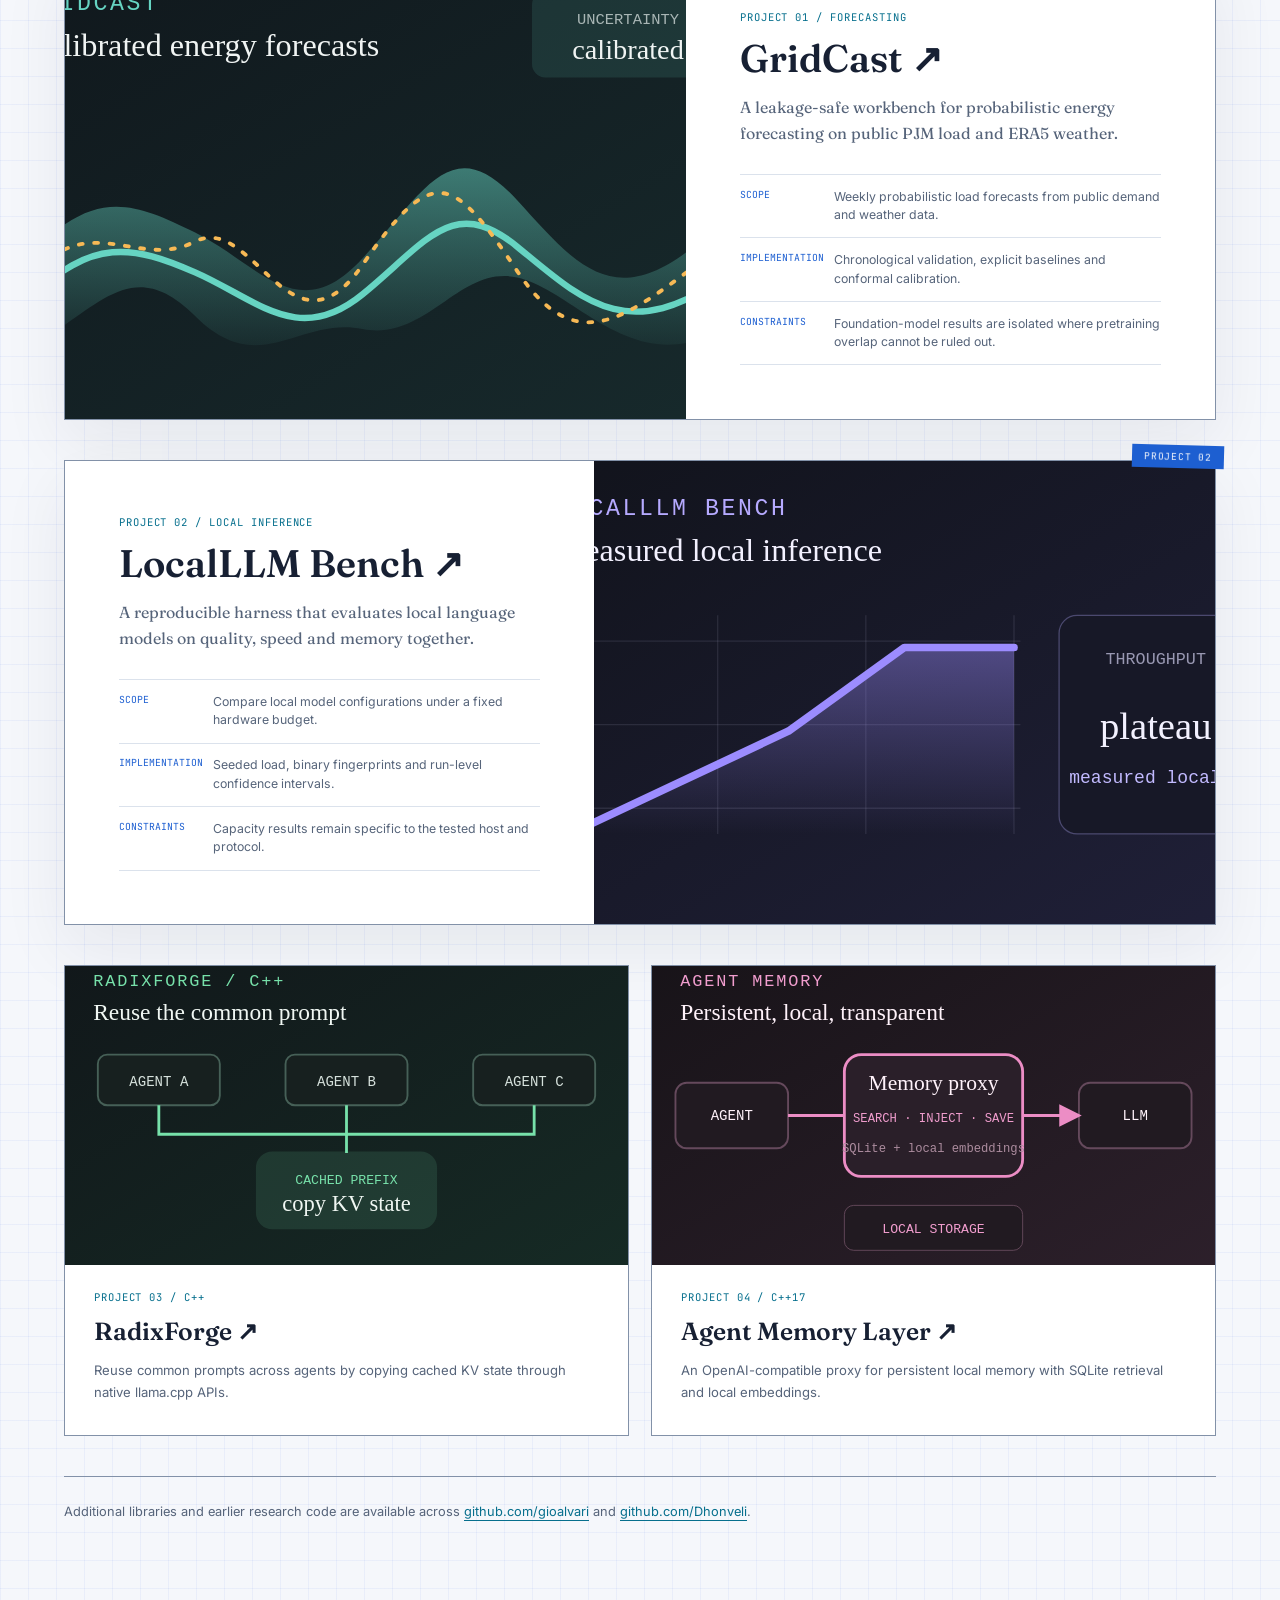
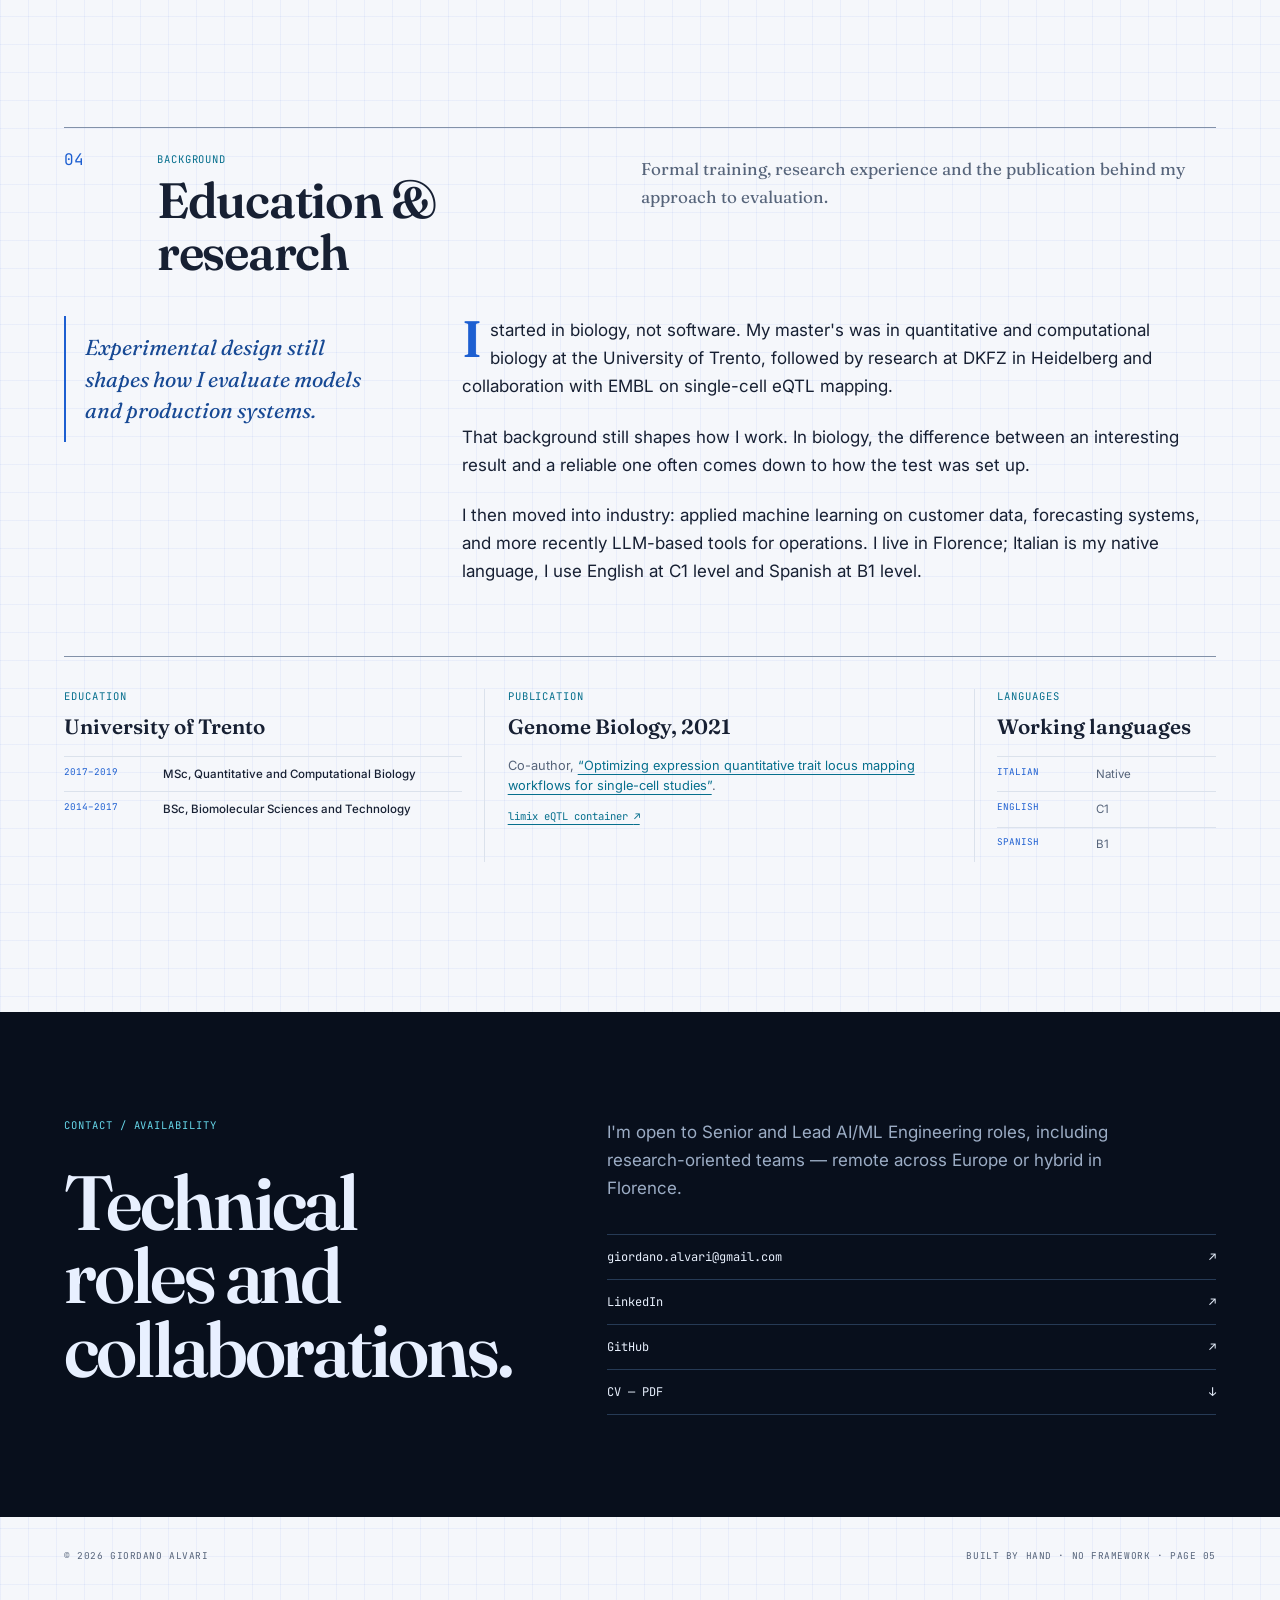
==== commit 06e2e3fe: "Align resume, portfolio, and public profile data" ====
--- a/index.html
+++ b/index.html
@@ -3,8 +3,8 @@
 <head>
 <meta charset="utf-8">
 <meta name="viewport" content="width=device-width, initial-scale=1">
-<title>Giordano Alvari — AI / ML Engineer | Resume &amp; Portfolio</title>
-<meta name="description" content="AI and Machine Learning Engineer working on LLM systems, forecasting and applied machine learning. Based in Florence, available remotely across Europe.">
+<title>Giordano Alvari — Senior AI / ML Engineer | Resume &amp; Portfolio</title>
+<meta name="description" content="Senior AI / ML Engineer working on LLM systems, forecasting and applied machine learning. Based in Florence, available remotely across Europe.">
 <meta name="author" content="Giordano Alvari">
 <meta name="color-scheme" content="dark light">
 <meta name="theme-color" content="#090d14" media="(prefers-color-scheme: dark)">
@@ -12,13 +12,13 @@
 <link rel="canonical" href="https://gioalvari.github.io/">
 
 <meta property="og:type" content="profile">
-<meta property="og:title" content="Giordano Alvari — AI / ML Engineer | Resume &amp; Portfolio">
+<meta property="og:title" content="Giordano Alvari — Senior AI / ML Engineer | Resume &amp; Portfolio">
 <meta property="og:description" content="LLM systems, forecasting and applied machine learning — built with careful evaluation and practical engineering.">
 <meta property="og:url" content="https://gioalvari.github.io/">
 <meta property="og:image" content="https://gioalvari.github.io/og-2026-09.png">
 <meta property="og:image:width" content="1200">
 <meta property="og:image:height" content="630">
-<meta property="og:image:alt" content="Giordano Alvari — AI and Machine Learning Engineer.">
+<meta property="og:image:alt" content="Giordano Alvari — Senior AI / ML Engineer.">
 <meta name="twitter:card" content="summary_large_image">
 <meta name="twitter:image" content="https://gioalvari.github.io/og-2026-09.png">
 
@@ -32,26 +32,48 @@
 <script type="application/ld+json">
 {
   "@context": "https://schema.org",
-  "@type": "Person",
-  "name": "Giordano Alvari",
-  "url": "https://gioalvari.github.io/",
-  "email": "giordano.alvari@gmail.com",
-  "jobTitle": "Senior AI / Machine Learning Engineer",
-  "worksFor": { "@type": "Organization", "name": "Enel" },
-  "address": { "@type": "PostalAddress", "addressLocality": "Florence", "addressCountry": "IT" },
-  "alumniOf": [
-    { "@type": "CollegeOrUniversity", "name": "University of Trento" },
-    { "@type": "Organization", "name": "DKFZ / EMBL Heidelberg" }
-  ],
-  "knowsLanguage": ["Italian", "English", "Spanish"],
-  "knowsAbout": [
-    "LLM agents", "Retrieval-Augmented Generation", "Machine Learning Engineering",
-    "Time series forecasting", "Conformal prediction", "MLOps", "Python", "C++"
-  ],
-  "sameAs": [
-    "https://www.linkedin.com/in/giordano-alvari-137b7b10a/",
-    "https://github.com/gioalvari",
-    "https://github.com/Dhonveli"
+  "@graph": [
+    {
+      "@type": "ProfilePage",
+      "@id": "https://gioalvari.github.io/#profile",
+      "url": "https://gioalvari.github.io/",
+      "name": "Giordano Alvari — Senior AI / ML Engineer | Resume & Portfolio",
+      "dateModified": "2026-09-07",
+      "mainEntity": { "@id": "https://gioalvari.github.io/#person" }
+    },
+    {
+      "@type": "Person",
+      "@id": "https://gioalvari.github.io/#person",
+      "name": "Giordano Alvari",
+      "url": "https://gioalvari.github.io/",
+      "email": "giordano.alvari@gmail.com",
+      "jobTitle": "Senior AI / ML Engineer",
+      "worksFor": { "@type": "Organization", "name": "Enel" },
+      "address": { "@type": "PostalAddress", "addressLocality": "Florence", "addressCountry": "IT" },
+      "alumniOf": { "@type": "CollegeOrUniversity", "name": "University of Trento" },
+      "hasOccupation": {
+        "@type": "Occupation",
+        "name": "Senior AI / ML Engineer",
+        "skills": "LLM systems, retrieval-augmented generation, forecasting, Python, C++, AWS, Kubernetes"
+      },
+      "knowsLanguage": ["Italian (native)", "English (C1)", "Spanish (B1)"],
+      "knowsAbout": [
+        "LLM agents", "Retrieval-Augmented Generation", "Machine Learning Engineering",
+        "Time series forecasting", "Conformal prediction", "MLOps", "Python", "C++"
+      ],
+      "sameAs": [
+        "https://www.linkedin.com/in/giordano-alvari-137b7b10a/",
+        "https://github.com/gioalvari",
+        "https://github.com/Dhonveli"
+      ]
+    },
+    {
+      "@type": "ScholarlyArticle",
+      "headline": "Optimizing expression quantitative trait locus mapping workflows for single-cell studies",
+      "datePublished": "2021",
+      "sameAs": "https://doi.org/10.1186/s13059-021-02407-x",
+      "author": { "@id": "https://gioalvari.github.io/#person" }
+    }
   ]
 }
 </script>
@@ -81,11 +103,11 @@
   <section class="hero wrap" id="top">
     <div class="hero-copy">
       <p class="folio">Resume &amp; technical portfolio <span>/</span> Florence, Italy</p>
-      <h1><span class="hero-name">Giordano Alvari</span><br><em>AI / ML Engineer</em></h1>
+      <h1><span class="hero-name">Giordano Alvari</span><br><em>Senior AI / ML Engineer</em></h1>
       <p class="lead">
-        I design and implement LLM applications, retrieval systems and forecasting pipelines.
-        My work covers backend services, evaluation, deployment, observability and the data
-        workflows around the model.
+        Senior AI / ML Engineer with 6+ years delivering production machine-learning systems.
+        I design and implement LLM applications, retrieval systems and forecasting pipelines,
+        covering backend services, evaluation, deployment, observability and data workflows.
       </p>
       <ul class="hero-links">
         <li><a href="mailto:giordano.alvari@gmail.com">Email <span aria-hidden="true">↗</span></a></li>
@@ -101,12 +123,14 @@
       <div class="resume-heading">
         <p class="kicker">Current role</p>
         <h2 id="resume-title">Senior AI / ML Engineer</h2>
-        <p>Enel · Florence / remote Europe</p>
+        <p>Enel · Florence, Italy</p>
       </div>
       <dl>
         <div><dt>Focus</dt><dd>LLM systems, RAG, forecasting</dd></div>
         <div><dt>Engineering</dt><dd>Python, C++, APIs, AWS, Kubernetes</dd></div>
-        <div><dt>Languages</dt><dd>Italian, English, Spanish</dd></div>
+        <div><dt>Experience</dt><dd>6+ years in production ML systems</dd></div>
+        <div><dt>Leadership</dt><dd>Technical delivery and small-team coordination</dd></div>
+        <div><dt>Languages</dt><dd>Italian native · English C1 · Spanish B1</dd></div>
         <div><dt>Background</dt><dd>Computational biology</dd></div>
       </dl>
       <a class="resume-download" href="giordano-alvari-cv.pdf">Download one-page CV <span aria-hidden="true">↓</span></a>
@@ -159,43 +183,44 @@
     </header>
 
     <ol class="work-ledger">
-      <li class="work-entry">
-        <div class="work-date"><span>2024</span><small>Now</small></div>
+      <li class="work-entry role-entry">
+        <div class="work-date"><span>Jun 2023</span><small>Present</small></div>
         <article>
-          <p class="kicker">Applied LLM systems</p>
-          <h3>Operational assistants for IT teams</h3>
-          <p>Systems that follow documented procedures, query monitoring tools and network devices, and return findings to the ticketing workflows engineers already use.</p>
-          <p class="work-note">Responsibilities: architecture, backend implementation, evaluation and integration with operations teams in Italy and Spain.</p>
+          <p class="kicker">Enel · Florence, Italy</p>
+          <h3>Senior AI / ML Engineer</h3>
+          <p class="role-summary">Technical ownership and delivery of LLM, retrieval and forecasting systems used in operational and planning workflows.</p>
+          <ul class="role-projects">
+            <li><strong>Operational assistants:</strong> tool-using systems that follow documented procedures, query monitoring and network interfaces, and write findings back to ticketing workflows.</li>
+            <li><strong>Forecasting:</strong> hierarchical churn and disconnection models with conformal intervals and price-scenario simulation.</li>
+            <li><strong>Controlled retrieval:</strong> authorization-aware RAG for audit documentation with source citations and governed deployment.</li>
+          </ul>
+          <p class="work-note">Responsibilities include architecture, backend implementation, model evaluation, technical delivery, small-team coordination and collaboration with operational and executive stakeholders.</p>
         </article>
-        <aside aria-label="Technologies used for operational assistants"><span>LangChain</span><span>AWS Bedrock</span><span>FastAPI</span><span>Kubernetes</span></aside>
+        <aside aria-label="Technologies used as Senior AI / ML Engineer"><span>LangChain</span><span>LlamaIndex</span><span>AWS Bedrock</span><span>FastAPI</span><span>Kubernetes</span><span>PySpark</span></aside>
       </li>
-      <li class="work-entry">
-        <div class="work-date"><span>2023</span><small>Now</small></div>
+      <li class="work-entry role-entry">
+        <div class="work-date"><span>Sep 2020</span><small>Jun 2023</small></div>
         <article>
-          <p class="kicker">Forecasting and uncertainty</p>
-          <h3>Forecasting customer-base evolution</h3>
-          <p>Hierarchical models for customer churn and payment-default disconnections, combined with conformal intervals and scenario simulation.</p>
-          <p class="work-note">Responsibilities: forecasting architecture, delivery coordination, model evaluation and integration with planning workflows.</p>
+          <p class="kicker">Enel · Rome, Italy</p>
+          <h3>Machine Learning Engineer</h3>
+          <p class="role-summary">End-to-end development of predictive systems on distributed customer and energy data.</p>
+          <ul class="role-projects">
+            <li>Built churn and claim-prediction pipelines, including ETL, feature engineering, training and serving.</li>
+            <li>Delivered scenario forecasting, customer segmentation and cross-selling models.</li>
+            <li>Developed edge-deployable anomaly detection for battery energy storage and contributed to MLOps standards.</li>
+          </ul>
         </article>
-        <aside aria-label="Technologies used for customer forecasting"><span>Nixtla</span><span>skforecast</span><span>Spark</span><span>Conformal prediction</span></aside>
+        <aside aria-label="Technologies used as Machine Learning Engineer"><span>PySpark</span><span>XGBoost</span><span>CatBoost</span><span>MLflow</span><span>Airflow</span><span>AWS</span></aside>
       </li>
-      <li class="work-entry">
-        <div class="work-date"><span>2025</span><small>Production</small></div>
+      <li class="work-entry role-entry">
+        <div class="work-date"><span>Sep 2019</span><small>Sep 2020</small></div>
         <article>
-          <p class="kicker">Retrieval and access control</p>
-          <h3>Controlled audit documentation</h3>
-          <p>A retrieval assistant that answers from documents the person asking is cleared to see, cites its sources and runs through a governed deployment pipeline.</p>
+          <p class="kicker">DKFZ · Heidelberg, Germany</p>
+          <h3>Computational Biologist</h3>
+          <p class="role-summary">Designed and benchmarked a reproducible single-cell eQTL mapping pipeline using linear mixed models and neural embeddings.</p>
+          <p class="work-note">The work contributed to a peer-reviewed publication in <em>Genome Biology</em>.</p>
         </article>
-        <aside aria-label="Approaches used for audit retrieval"><span>RAG</span><span>Serverless</span><span>Security gating</span></aside>
-      </li>
-      <li class="work-entry">
-        <div class="work-date"><span>2020</span><small>2023</small></div>
-        <article>
-          <p class="kicker">Applied machine learning</p>
-          <h3>Customer and energy use cases</h3>
-          <p>Earlier work included churn and claim prediction on Spark, customer segmentation and anomaly detection for battery energy storage systems.</p>
-        </article>
-        <aside aria-label="Technologies used for applied machine learning"><span>PySpark</span><span>XGBoost</span><span>MLflow</span><span>Airflow</span></aside>
+        <aside aria-label="Methods used as Computational Biologist"><span>Python</span><span>R</span><span>Linear mixed models</span><span>Single-cell data</span><span>EMBL collaboration</span></aside>
       </li>
     </ol>
   </section>
@@ -261,7 +286,7 @@
             <img src="assets/projects/radixforge.svg" width="1200" height="720" alt="RadixForge architecture reusing a common prompt prefix across three agents" loading="lazy" decoding="async">
           </picture>
         </a>
-        <div><p class="experiment-id">Study 03 / C++</p><h3><a href="https://github.com/gioalvari/radixforge">RadixForge <span aria-hidden="true">↗</span></a></h3><p>Reuse common prompts across agents by copying cached KV state through native llama.cpp APIs.</p></div>
+        <div><p class="experiment-id">Project 03 / C++</p><h3><a href="https://github.com/gioalvari/radixforge">RadixForge <span aria-hidden="true">↗</span></a></h3><p>Reuse common prompts across agents by copying cached KV state through native llama.cpp APIs.</p></div>
       </article>
       <article class="project-small project-memory">
         <a class="project-small-media" href="https://github.com/gioalvari/agent-memory-layer" aria-label="View Agent Memory Layer on GitHub">
@@ -270,35 +295,52 @@
             <img src="assets/projects/agent-memory.svg" width="1200" height="720" alt="Agent Memory Layer proxy retrieving and injecting local memories" loading="lazy" decoding="async">
           </picture>
         </a>
-        <div><p class="experiment-id">Study 04 / C++17</p><h3><a href="https://github.com/gioalvari/agent-memory-layer">Agent Memory Layer <span aria-hidden="true">↗</span></a></h3><p>An OpenAI-compatible proxy for persistent local memory with SQLite retrieval and local embeddings.</p></div>
-      </article>
-    </div>
-
-    <div class="project-index">
-      <h3>More experiments</h3>
-      <ul>
-        <li><a href="https://github.com/gioalvari/global-forecasting"><span>05</span><strong>global-forecasting</strong><small>one model across many time series</small></a></li>
-        <li><a href="https://github.com/Dhonveli/hybridforecast"><span>06</span><strong>hybridforecast</strong><small>composable decomposition experiments</small></a></li>
-        <li><a href="https://github.com/gioalvari/ats-checker"><span>07</span><strong>ats-checker</strong><small>local embedding CV analysis</small></a></li>
-      </ul>
-      <p>Earlier bioinformatics and forecasting work lives on <a href="https://github.com/Dhonveli">github.com/Dhonveli</a>.</p>
-    </div>
+        <div><p class="experiment-id">Project 04 / C++17</p><h3><a href="https://github.com/gioalvari/agent-memory-layer">Agent Memory Layer <span aria-hidden="true">↗</span></a></h3><p>An OpenAI-compatible proxy for persistent local memory with SQLite retrieval and local embeddings.</p></div>
+      </article>
+    </div>
+
+    <p class="all-projects-link">Additional libraries and earlier research code are available across <a href="https://github.com/gioalvari">github.com/gioalvari</a> and <a href="https://github.com/Dhonveli">github.com/Dhonveli</a>.</p>
   </section>
 
   <section class="chapter wrap story" id="about">
     <span class="anchor-alias" id="story" aria-hidden="true"></span>
     <header class="chapter-header">
       <span class="chapter-number">04</span>
-      <div><p class="kicker">Background</p><h2>How I got here</h2></div>
-      <p>From computational biology to applied machine-learning systems.</p>
+      <div><p class="kicker">Background</p><h2>Education &amp; research</h2></div>
+      <p>Formal training, research experience and the publication behind my approach to evaluation.</p>
     </header>
     <div class="story-layout">
       <aside class="story-note" aria-label="Working principle">Experimental design still shapes how I evaluate models and production systems.</aside>
       <div class="story-copy">
-        <p>I started in biology, not software. My master's was in computational biology at the University of Trento, and I spent a year at DKFZ and EMBL in Heidelberg working on single-cell eQTL mapping. That work became a paper in <a href="https://doi.org/10.1186/s13059-021-02407-x"><em>Genome Biology</em></a>; the <a href="https://github.com/Dhonveli/eQTLlimix_container">containerised pipeline</a> is still on my first GitHub account.</p>
+        <p>I started in biology, not software. My master's was in quantitative and computational biology at the University of Trento, followed by research at DKFZ in Heidelberg and collaboration with EMBL on single-cell eQTL mapping.</p>
         <p>That background still shapes how I work. In biology, the difference between an interesting result and a reliable one often comes down to how the test was set up.</p>
-        <p>I then moved into industry: applied machine learning on customer data, forecasting systems, and more recently LLM-based tools for operations. I live in Florence and work in Italian, English and Spanish.</p>
-      </div>
+        <p>I then moved into industry: applied machine learning on customer data, forecasting systems, and more recently LLM-based tools for operations. I live in Florence; Italian is my native language, I use English at C1 level and Spanish at B1 level.</p>
+      </div>
+    </div>
+    <div class="credentials-grid">
+      <section aria-labelledby="education-title">
+        <p class="kicker">Education</p>
+        <h3 id="education-title">University of Trento</h3>
+        <dl class="credential-list">
+          <div><dt>2017–2019</dt><dd><strong>MSc, Quantitative and Computational Biology</strong></dd></div>
+          <div><dt>2014–2017</dt><dd><strong>BSc, Biomolecular Sciences and Technology</strong></dd></div>
+        </dl>
+      </section>
+      <section aria-labelledby="publication-title">
+        <p class="kicker">Publication</p>
+        <h3 id="publication-title">Genome Biology, 2021</h3>
+        <p>Co-author, <a href="https://doi.org/10.1186/s13059-021-02407-x">“Optimizing expression quantitative trait locus mapping workflows for single-cell studies”</a>.</p>
+        <p class="credential-link"><a href="https://github.com/Dhonveli/eQTLlimix_container">limix eQTL container <span aria-hidden="true">↗</span></a></p>
+      </section>
+      <section aria-labelledby="languages-title">
+        <p class="kicker">Languages</p>
+        <h3 id="languages-title">Working languages</h3>
+        <dl class="language-list">
+          <div><dt>Italian</dt><dd>Native</dd></div>
+          <div><dt>English</dt><dd>C1</dd></div>
+          <div><dt>Spanish</dt><dd>B1</dd></div>
+        </dl>
+      </section>
     </div>
   </section>
 
--- a/style.css
+++ b/style.css
@@ -260,6 +260,10 @@
 .work-date small { margin-top: .35rem; color: var(--ink-soft); font-size: .62rem; text-transform: uppercase; }
 .work-entry h3 { margin: .55rem 0 .9rem; font: 600 clamp(1.4rem, 2.6vw, 2rem)/1.15 var(--serif); }
 .work-entry article > p:not(.kicker) { max-width: 58ch; margin: 0; color: var(--ink-soft); }
+.role-summary { color: var(--ink) !important; font-family: var(--serif); font-size: .98rem; }
+.role-projects { max-width: 59ch; margin: 1rem 0 0; padding-left: 1.1rem; color: var(--ink-soft); }
+.role-projects li { margin-bottom: .55rem; padding-left: .2rem; font-size: .82rem; line-height: 1.55; }
+.role-projects strong { color: var(--ink); font-weight: 600; }
 .work-entry .work-note { margin-top: 1rem !important; padding-left: 1rem; border-left: 2px solid var(--accent); font: italic .83rem/1.6 var(--serif); }
 .work-entry aside { display: flex; align-content: start; flex-wrap: wrap; gap: .4rem; }
 .work-entry aside span { padding: .3rem .55rem; border: 1px solid var(--rule-soft); border-radius: 99px; color: var(--ink-soft); font: .57rem/1 var(--mono); }
@@ -319,21 +323,24 @@
 .project-small h3 { font-size: 1.55rem; }
 .project-small p:last-child { margin: 0; color: var(--ink-soft); font-size: .82rem; }
 
-.project-index { display: grid; grid-template-columns: .55fr 1.45fr; gap: 3rem; margin-top: 3rem; padding-top: 1.8rem; border-top: 1px solid var(--rule); }
-.project-index h3 { margin: 0; font: 600 1.3rem/1.2 var(--serif); }
-.project-index ul { list-style: none; margin: 0; padding: 0; }
-.project-index li + li { border-top: 1px solid var(--rule-soft); }
-.project-index li a { display: grid; grid-template-columns: 2rem minmax(10rem, .8fr) 1fr; gap: 1rem; padding: .75rem 0; color: var(--ink); text-decoration: none; }
-.project-index li span { color: var(--accent); font: .62rem/1.5 var(--mono); }
-.project-index li strong { font: .74rem/1.5 var(--mono); }
-.project-index li small { color: var(--ink-soft); text-align: right; }
-.project-index > p { grid-column: 2; margin: 0; color: var(--ink-soft); font-size: .8rem; }
+.all-projects-link { margin: 2.5rem 0 0; padding-top: 1.5rem; border-top: 1px solid var(--rule); color: var(--ink-soft); font-size: .8rem; }
 
 .story-layout { display: grid; grid-template-columns: .58fr 1.42fr; gap: clamp(3rem, 7vw, 6rem); }
 .story-note { align-self: start; padding: 1rem 0 1rem 1.2rem; border-left: 2px solid var(--accent); color: var(--accent-dark); font: italic 1.35rem/1.45 var(--serif); transform: rotate(-.5deg); }
 .story-copy { max-width: var(--measure); }
 .story-copy p { margin: 0 0 1.4rem; }
 .story-copy p:first-child::first-letter { float: left; padding: .1rem .55rem 0 0; color: var(--accent); font: 600 3.2rem/.82 var(--serif); }
+.credentials-grid { display: grid; grid-template-columns: 1.15fr 1.35fr .7fr; gap: 1.4rem; margin-top: 3rem; padding-top: 2rem; border-top: 1px solid var(--rule); }
+.credentials-grid > section { min-width: 0; }
+.credentials-grid > section + section { padding-left: 1.4rem; border-left: 1px solid var(--rule-soft); }
+.credentials-grid h3 { margin: .65rem 0 1rem; font: 600 1.3rem/1.2 var(--serif); }
+.credentials-grid p:not(.kicker) { margin: 0; color: var(--ink-soft); font-size: .8rem; line-height: 1.55; }
+.credential-list, .language-list { margin: 0; }
+.credential-list div, .language-list div { display: grid; grid-template-columns: 5.5rem 1fr; gap: .7rem; padding: .55rem 0; border-top: 1px solid var(--rule-soft); }
+.credential-list dt, .language-list dt { color: var(--accent); font: .58rem/1.5 var(--mono); text-transform: uppercase; }
+.credential-list dd, .language-list dd { margin: 0; color: var(--ink-soft); font-size: .72rem; line-height: 1.45; }
+.credential-list strong { color: var(--ink); font-weight: 500; }
+.credential-link { margin-top: .8rem !important; font-family: var(--mono); font-size: .66rem !important; }
 
 .contact-sheet {
   margin-top: 3rem;
@@ -383,18 +390,16 @@
   .hero { padding-block: 4rem 1.5rem; }
   .hero h1 { font-size: clamp(3rem, 14vw, 4.7rem); }
   .hero-footer { display: none; }
-  .practice-grid, .project-pair, .project-index, .story-layout, .contact-layout { grid-template-columns: 1fr; }
+  .practice-grid, .project-pair, .story-layout, .contact-layout { grid-template-columns: 1fr; }
   .practice-card { padding: 1.5rem 0; }
   .practice-card + .practice-card { padding-left: 0; border-left: 0; border-top: 1px solid var(--rule-soft); }
   .work-entry { grid-template-columns: 1fr; gap: 1rem; }
   .work-date { display: flex; gap: .5rem; align-items: baseline; }
   .work-date small { margin: 0; }
   .work-entry aside { grid-column: 1; }
-  .project-index { gap: 1rem; }
-  .project-index > p { grid-column: 1; }
-  .project-index li a { grid-template-columns: 1.8rem 1fr; }
-  .project-index li small { grid-column: 2; text-align: left; }
   .story-layout { gap: 2rem; }
+  .credentials-grid { grid-template-columns: 1fr; gap: 1.5rem; }
+  .credentials-grid > section + section { padding-left: 0; padding-top: 1.5rem; border-left: 0; border-top: 1px solid var(--rule-soft); }
   .contact-sheet h2 { max-width: none; }
 }
 
@@ -405,7 +410,7 @@
   .hero { min-height: auto; display: block; }
   .resume-card { margin-top: 2rem; box-shadow: none; }
   .chapter { padding-block: 1.5rem; }
-  .experiment-sheet, .project-small, .work-entry { break-inside: avoid; }
+  .experiment-sheet, .project-small, .work-entry, .credentials-grid > section { break-inside: avoid; }
   .contact-sheet { color: #000; background: #fff; border-top: 1px solid #888; }
   .contact-sheet p, .contact-sheet li a { color: #222; }
   .contact-sheet .folio { color: #222; }
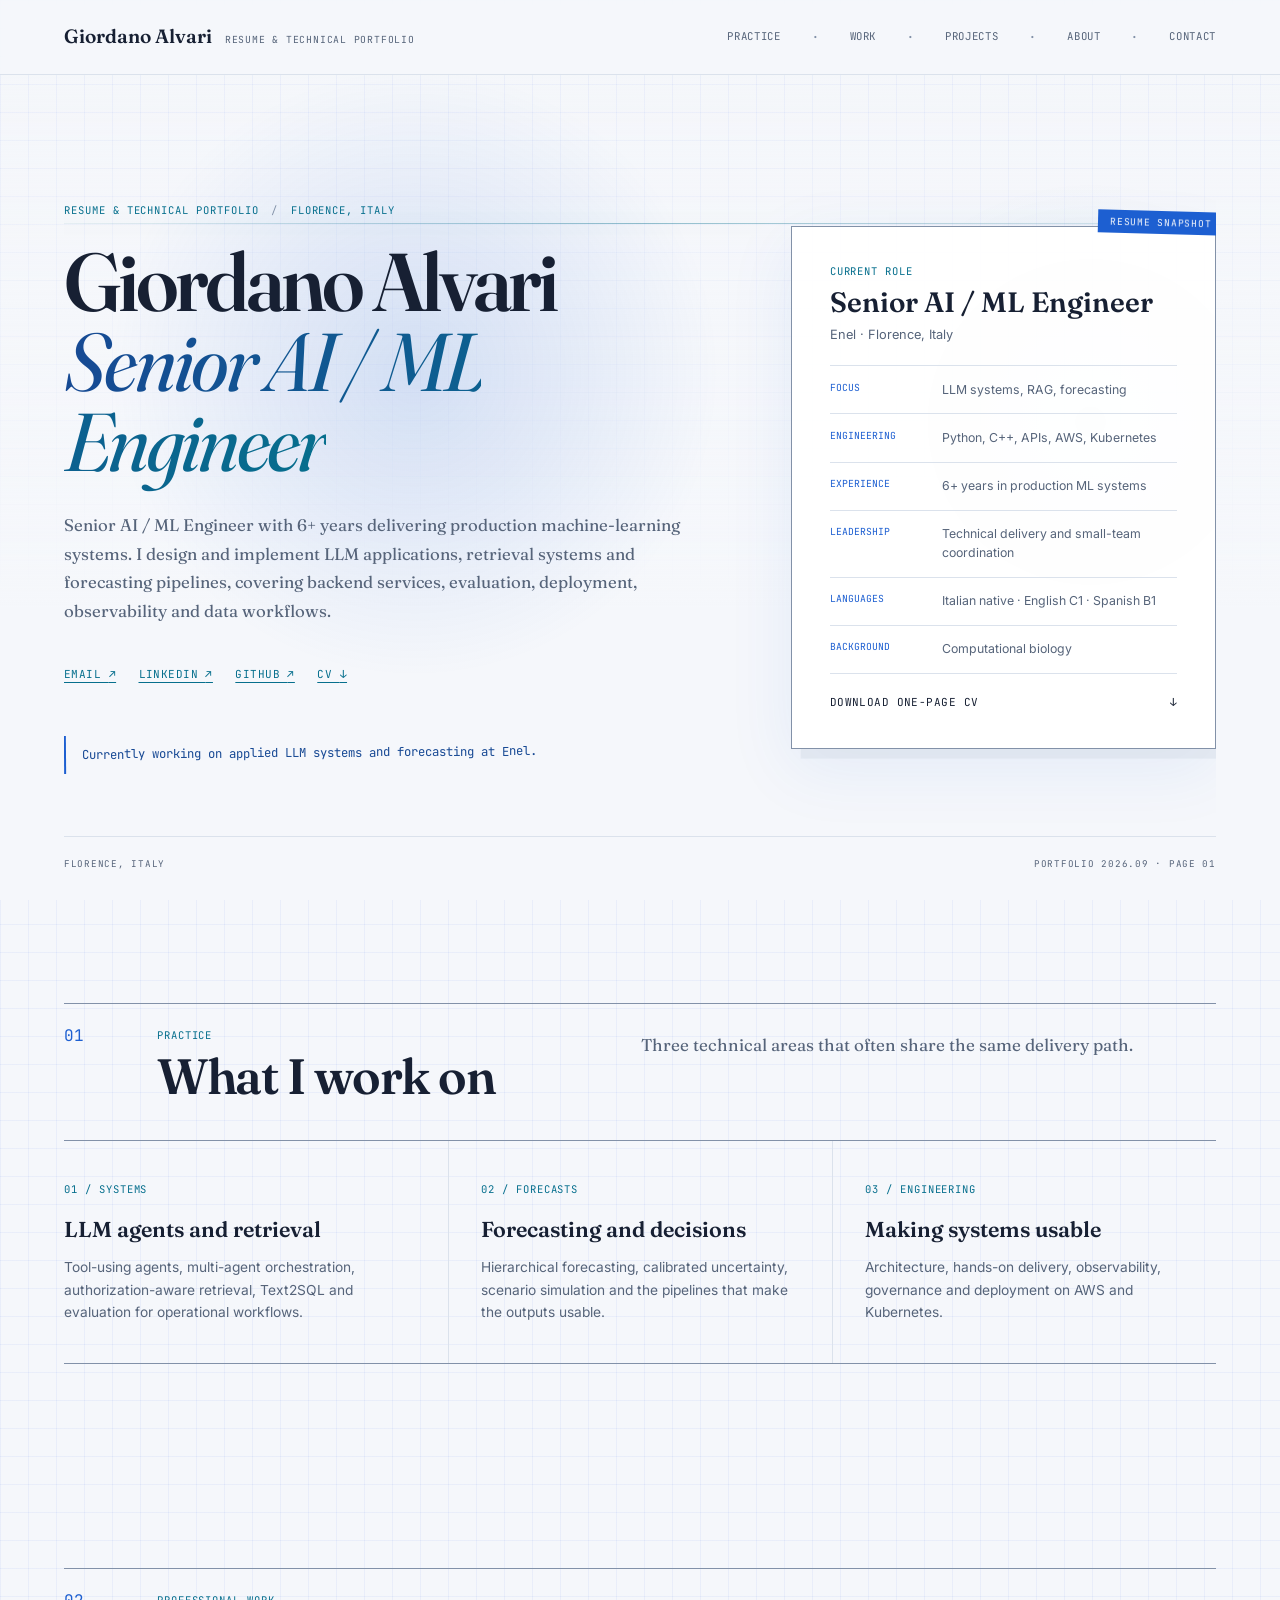
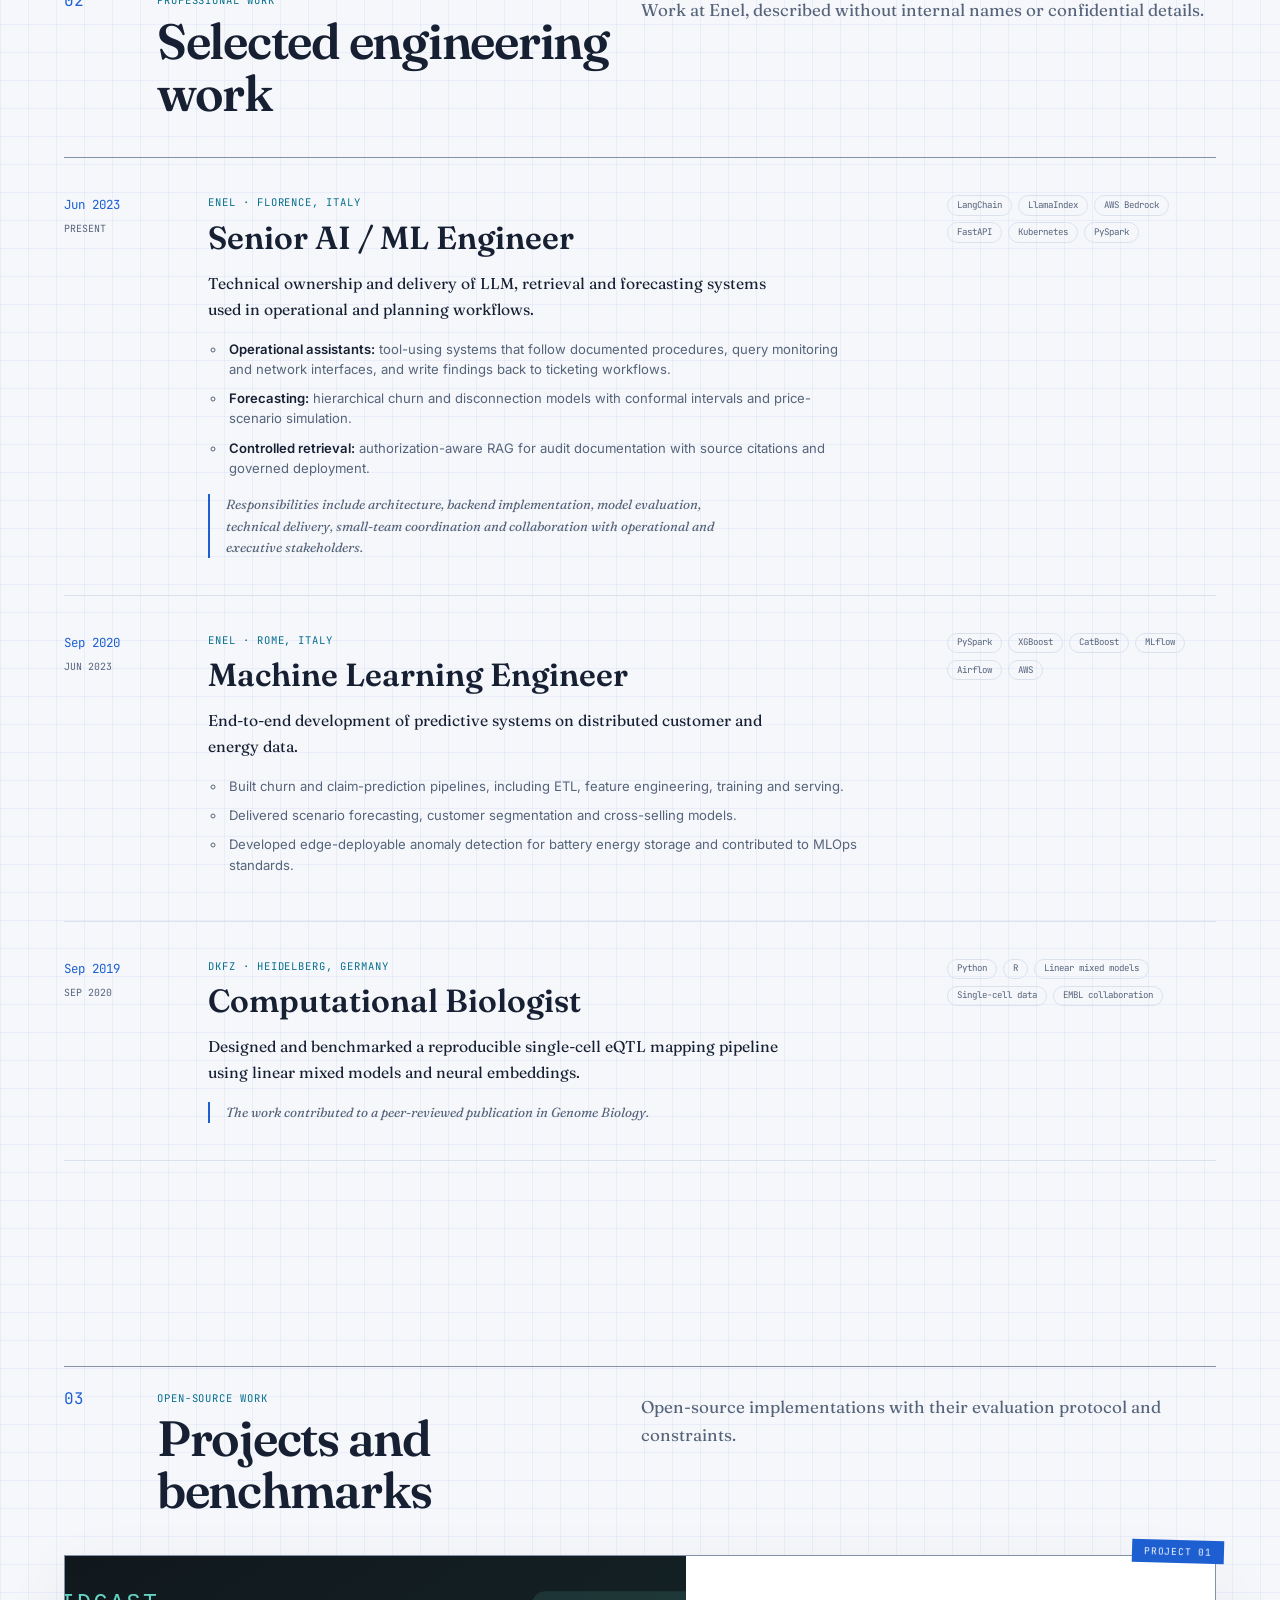
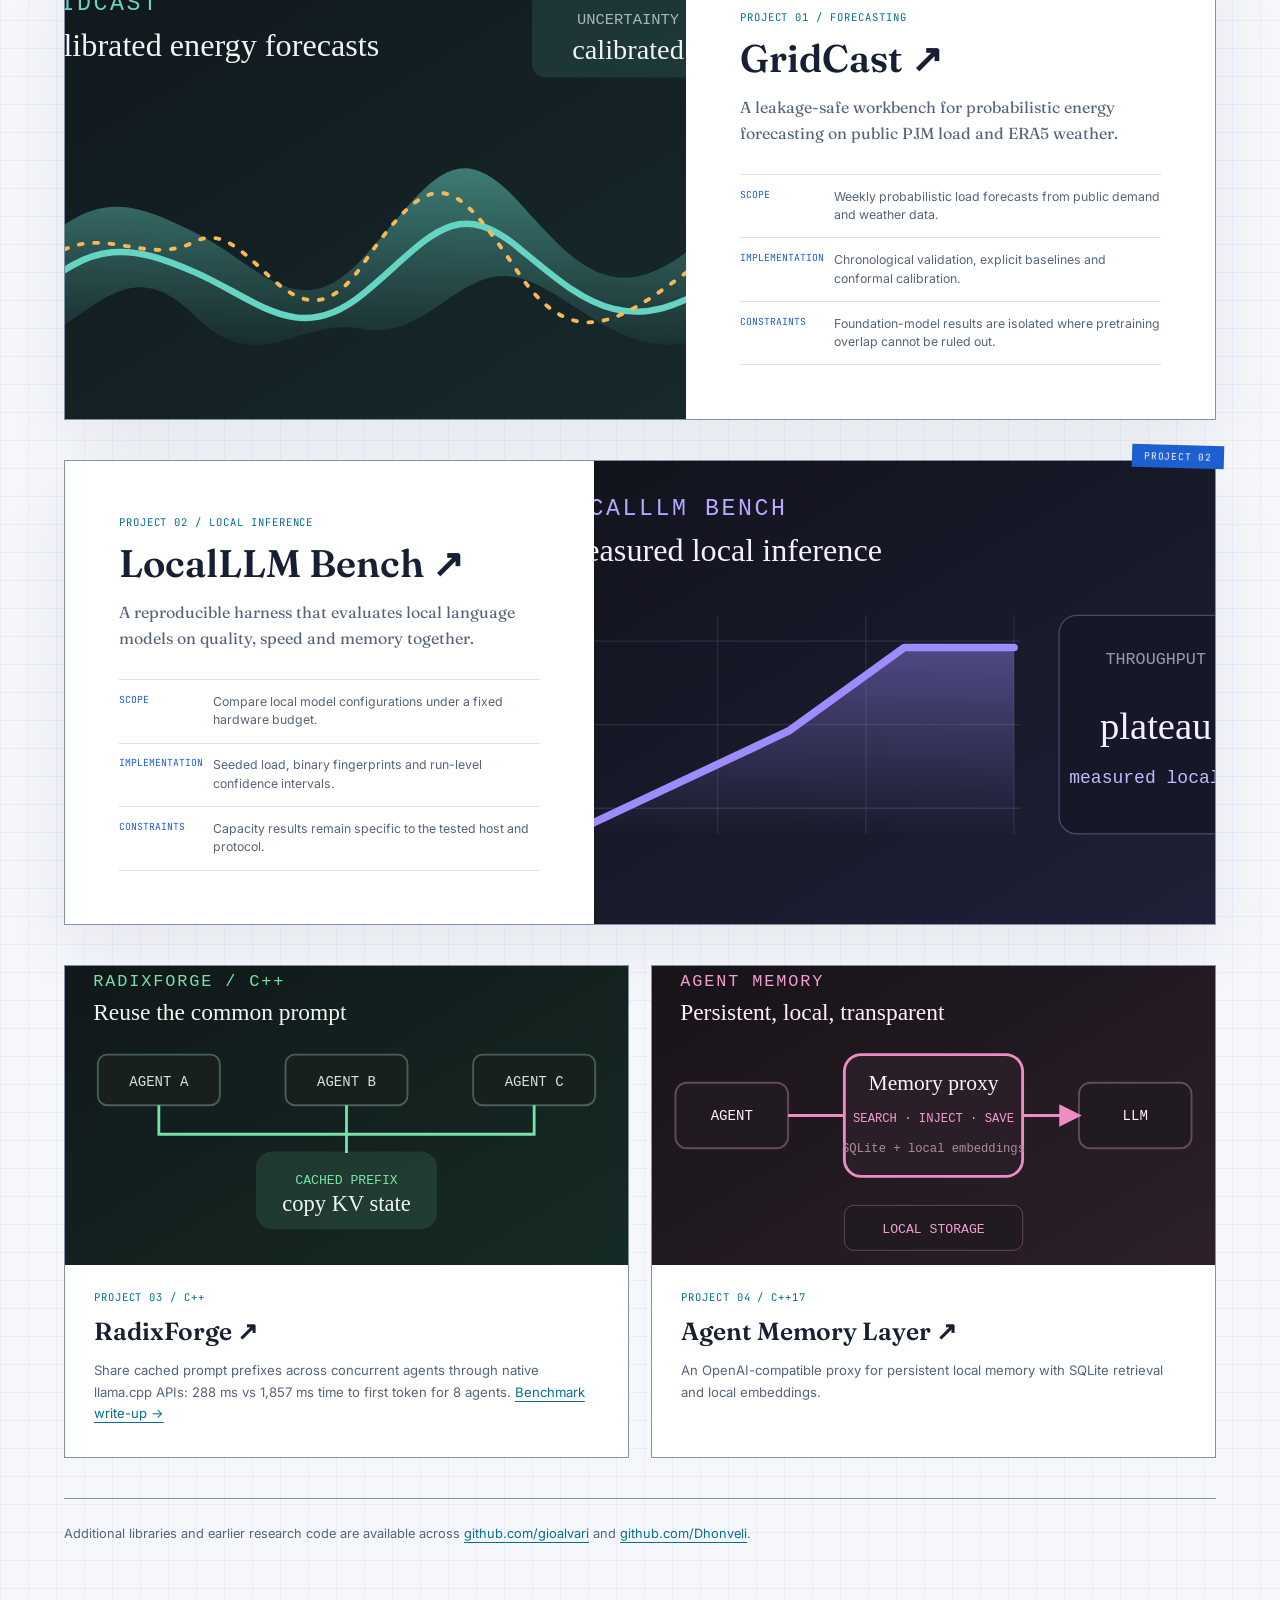
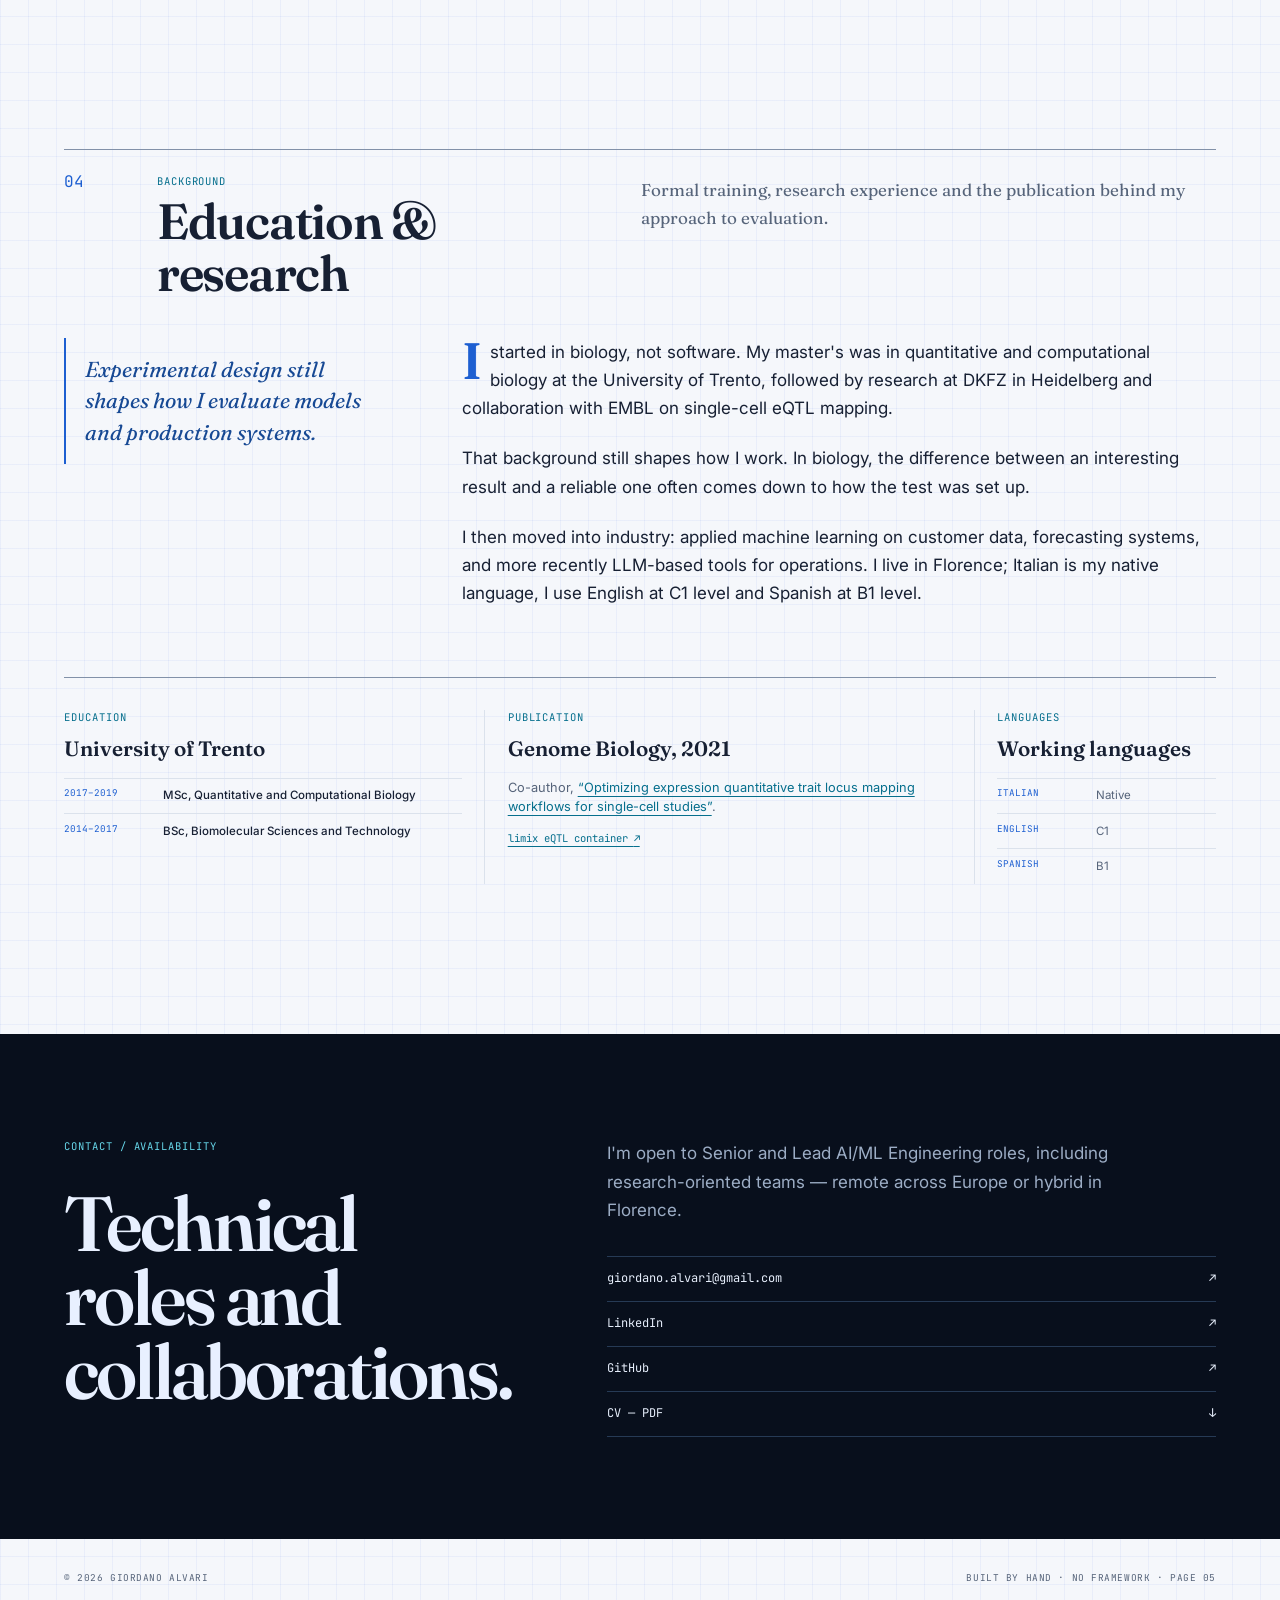
==== commit acd0b1c1: "Link prefix-sharing write-up from RadixForge card" ====
--- a/index.html
+++ b/index.html
@@ -286,7 +286,7 @@
             <img src="assets/projects/radixforge.svg" width="1200" height="720" alt="RadixForge architecture reusing a common prompt prefix across three agents" loading="lazy" decoding="async">
           </picture>
         </a>
-        <div><p class="experiment-id">Project 03 / C++</p><h3><a href="https://github.com/gioalvari/radixforge">RadixForge <span aria-hidden="true">↗</span></a></h3><p>Reuse common prompts across agents by copying cached KV state through native llama.cpp APIs.</p></div>
+        <div><p class="experiment-id">Project 03 / C++</p><h3><a href="https://github.com/gioalvari/radixforge">RadixForge <span aria-hidden="true">↗</span></a></h3><p>Share cached prompt prefixes across concurrent agents through native llama.cpp APIs: 288 ms vs 1,857 ms time to first token for 8 agents. <a href="notes/prefix-sharing/">Benchmark write-up →</a></p></div>
       </article>
       <article class="project-small project-memory">
         <a class="project-small-media" href="https://github.com/gioalvari/agent-memory-layer" aria-label="View Agent Memory Layer on GitHub">
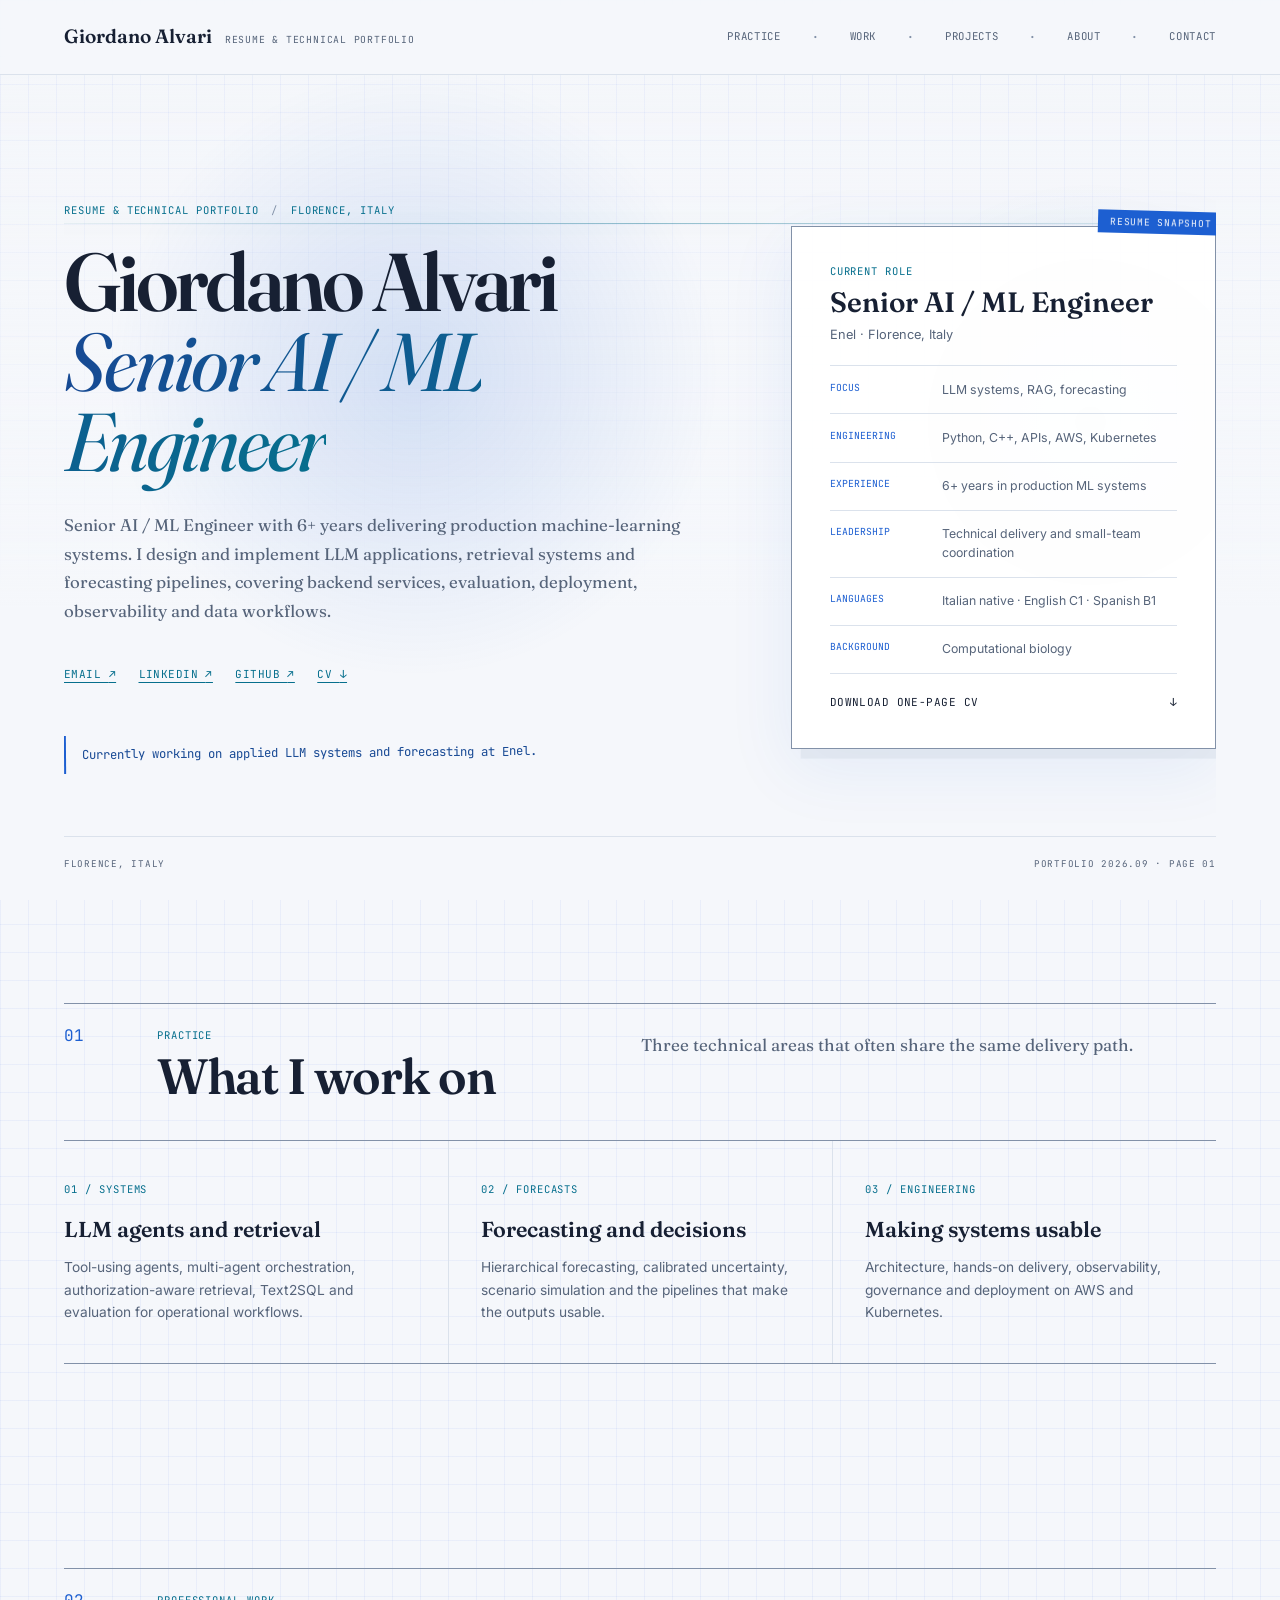
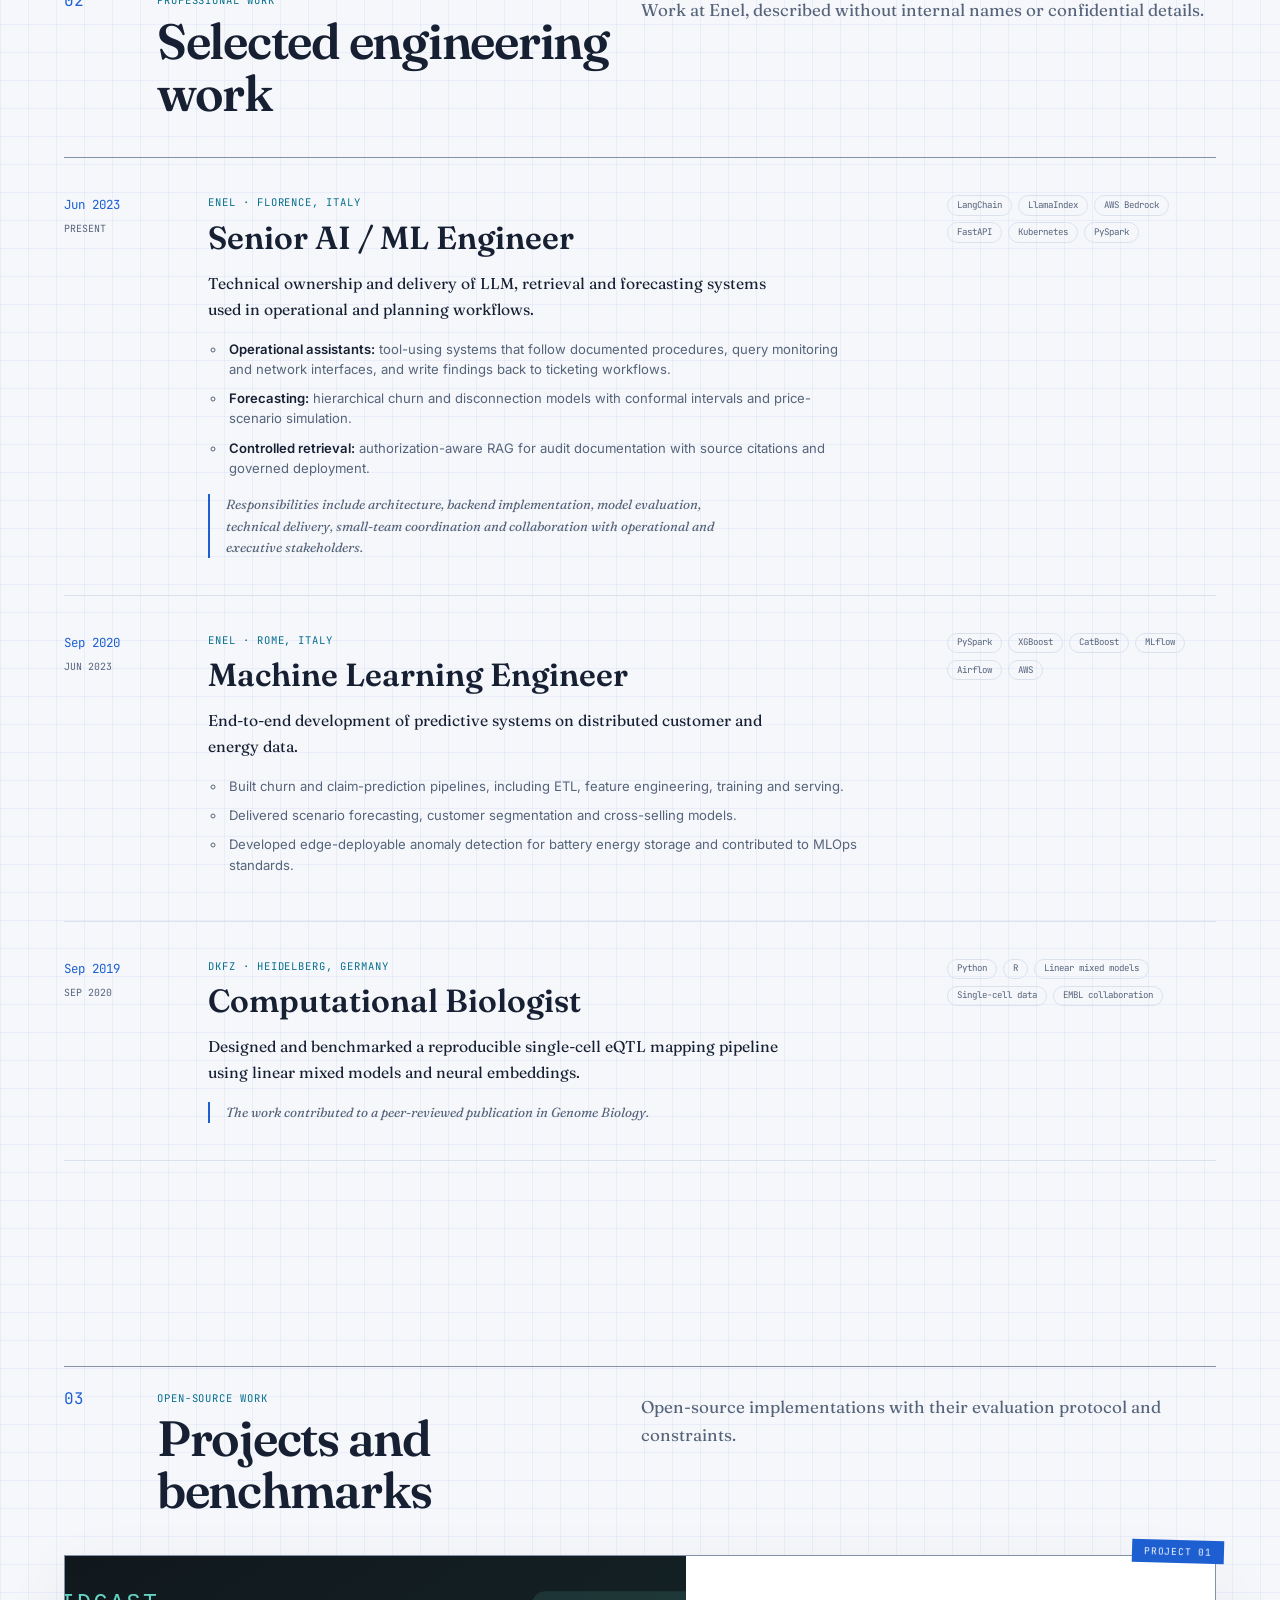
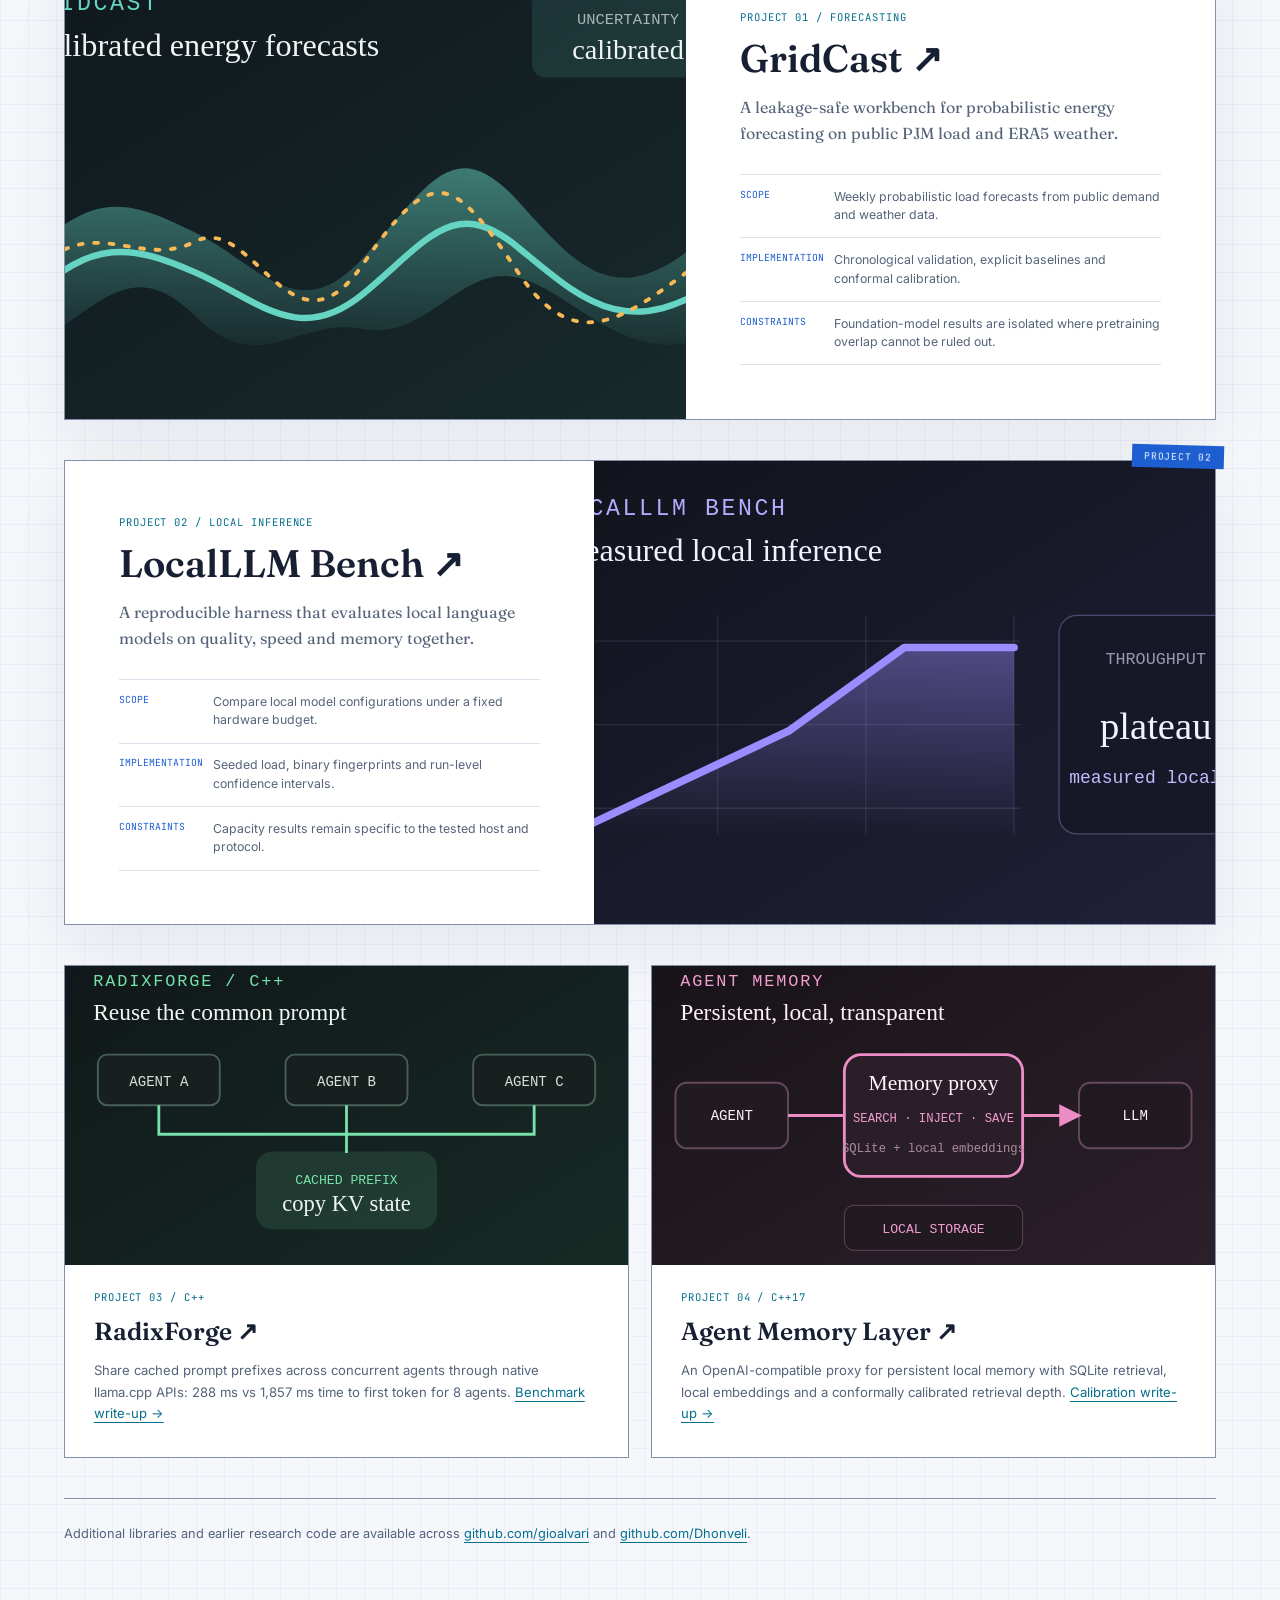
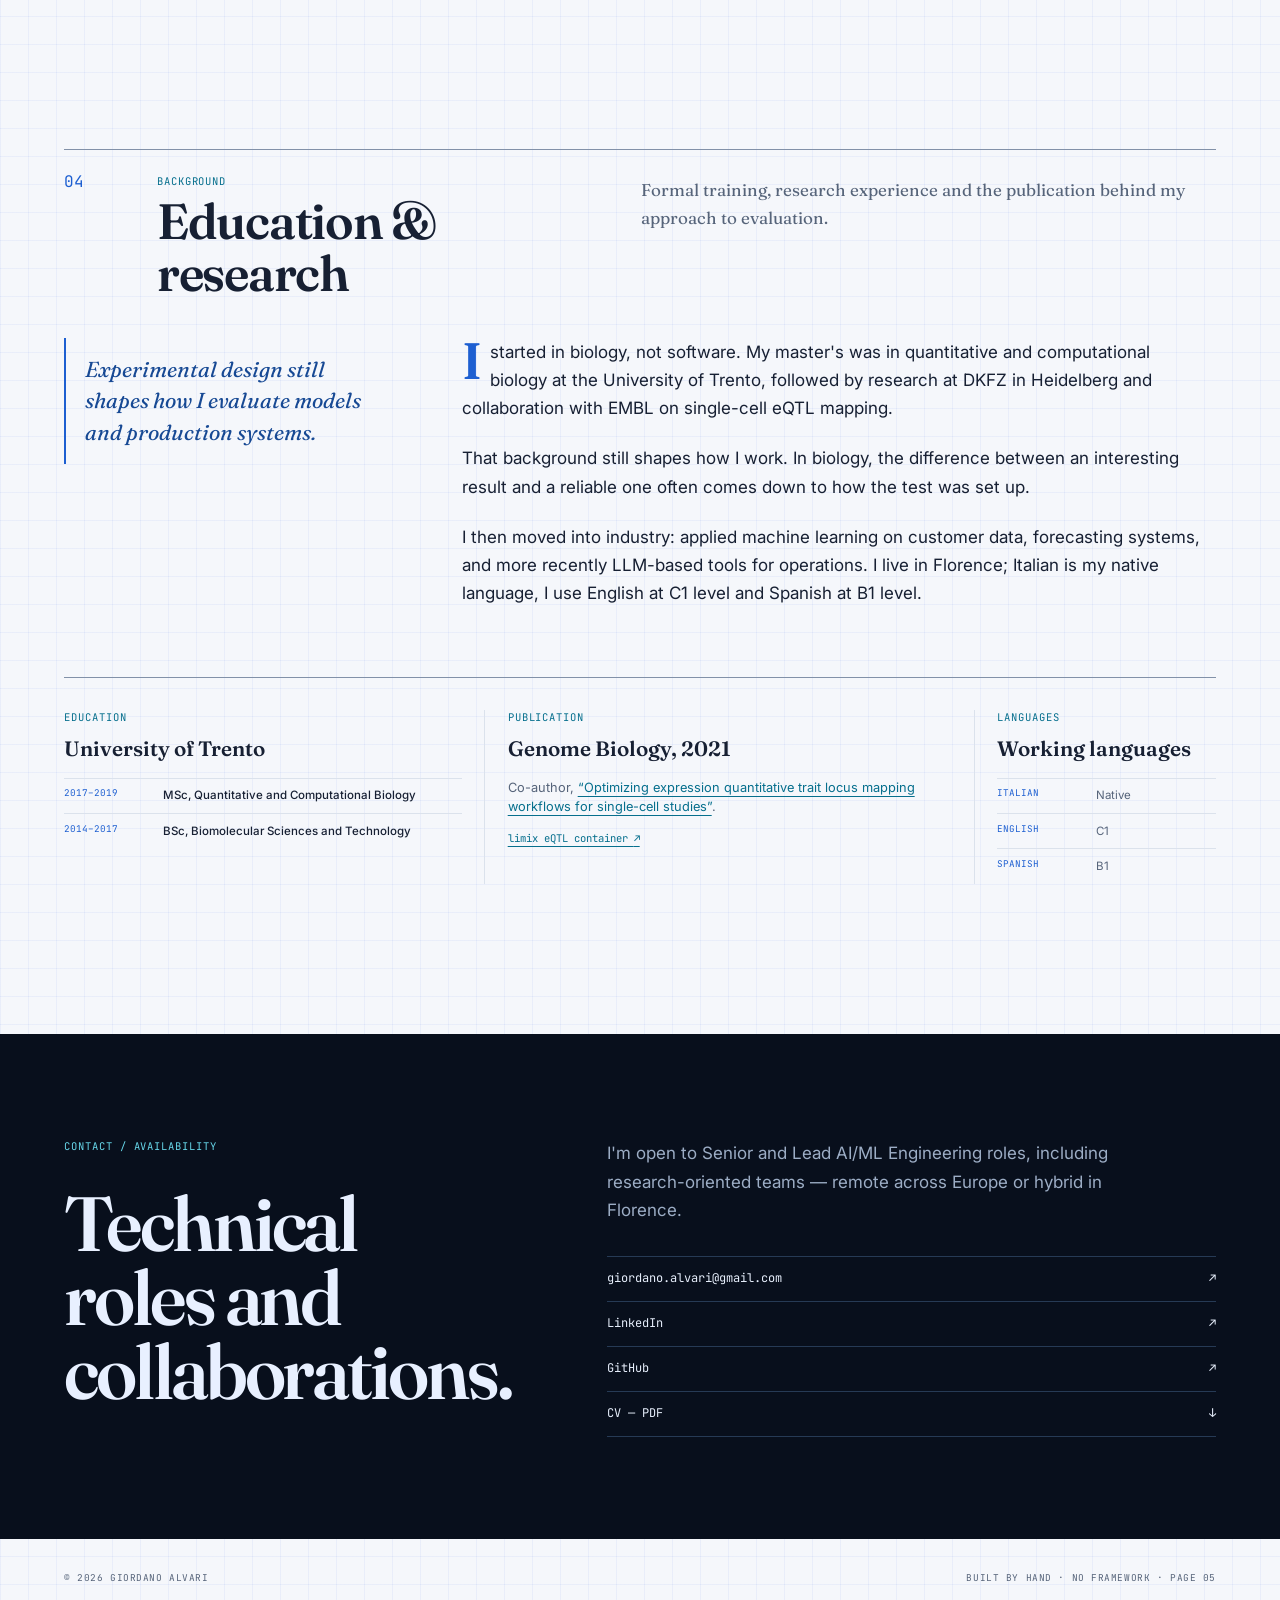
==== commit 5162d7f4: "Add conformal memory calibration write-up Link it from the Agent Memory Layer card and the sitemap." ====
--- a/index.html
+++ b/index.html
@@ -295,7 +295,7 @@
             <img src="assets/projects/agent-memory.svg" width="1200" height="720" alt="Agent Memory Layer proxy retrieving and injecting local memories" loading="lazy" decoding="async">
           </picture>
         </a>
-        <div><p class="experiment-id">Project 04 / C++17</p><h3><a href="https://github.com/gioalvari/agent-memory-layer">Agent Memory Layer <span aria-hidden="true">↗</span></a></h3><p>An OpenAI-compatible proxy for persistent local memory with SQLite retrieval and local embeddings.</p></div>
+        <div><p class="experiment-id">Project 04 / C++17</p><h3><a href="https://github.com/gioalvari/agent-memory-layer">Agent Memory Layer <span aria-hidden="true">↗</span></a></h3><p>An OpenAI-compatible proxy for persistent local memory with SQLite retrieval, local embeddings and a conformally calibrated retrieval depth. <a href="notes/conformal-memory/">Calibration write-up →</a></p></div>
       </article>
     </div>
 
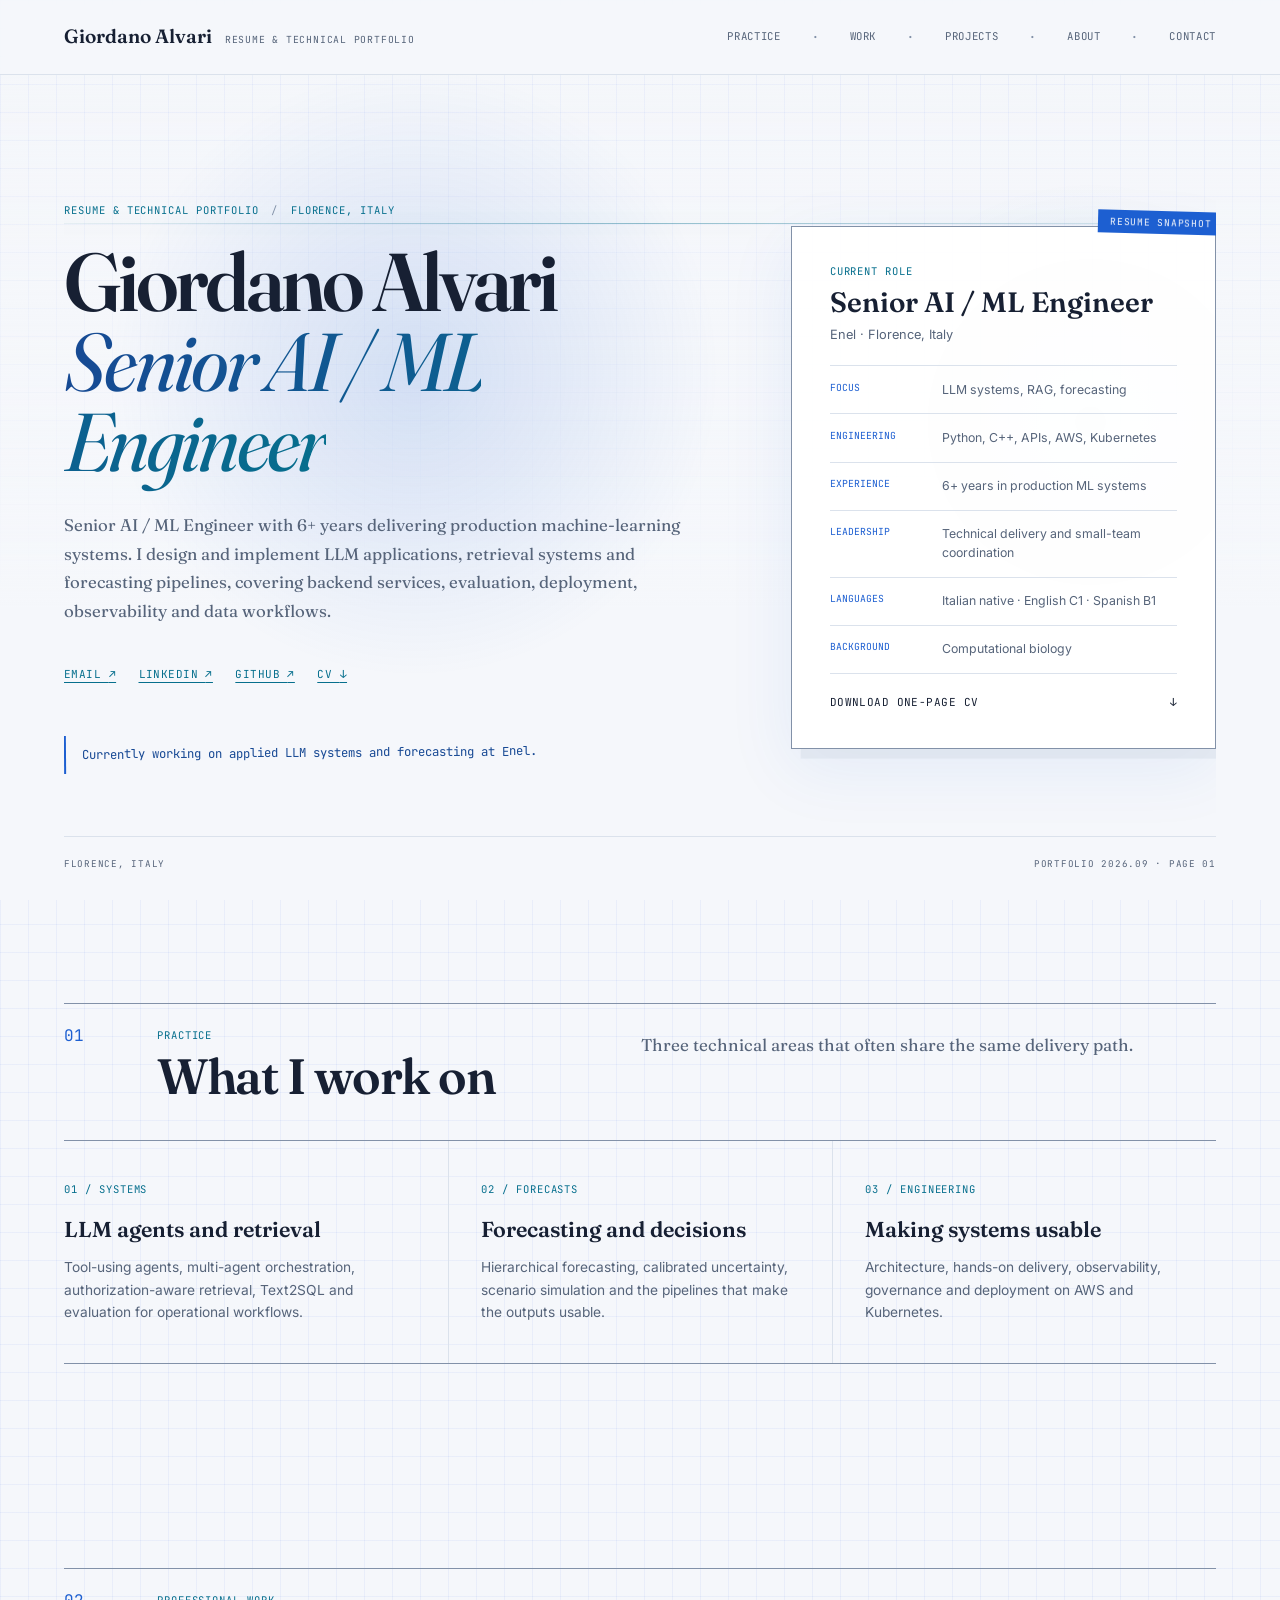
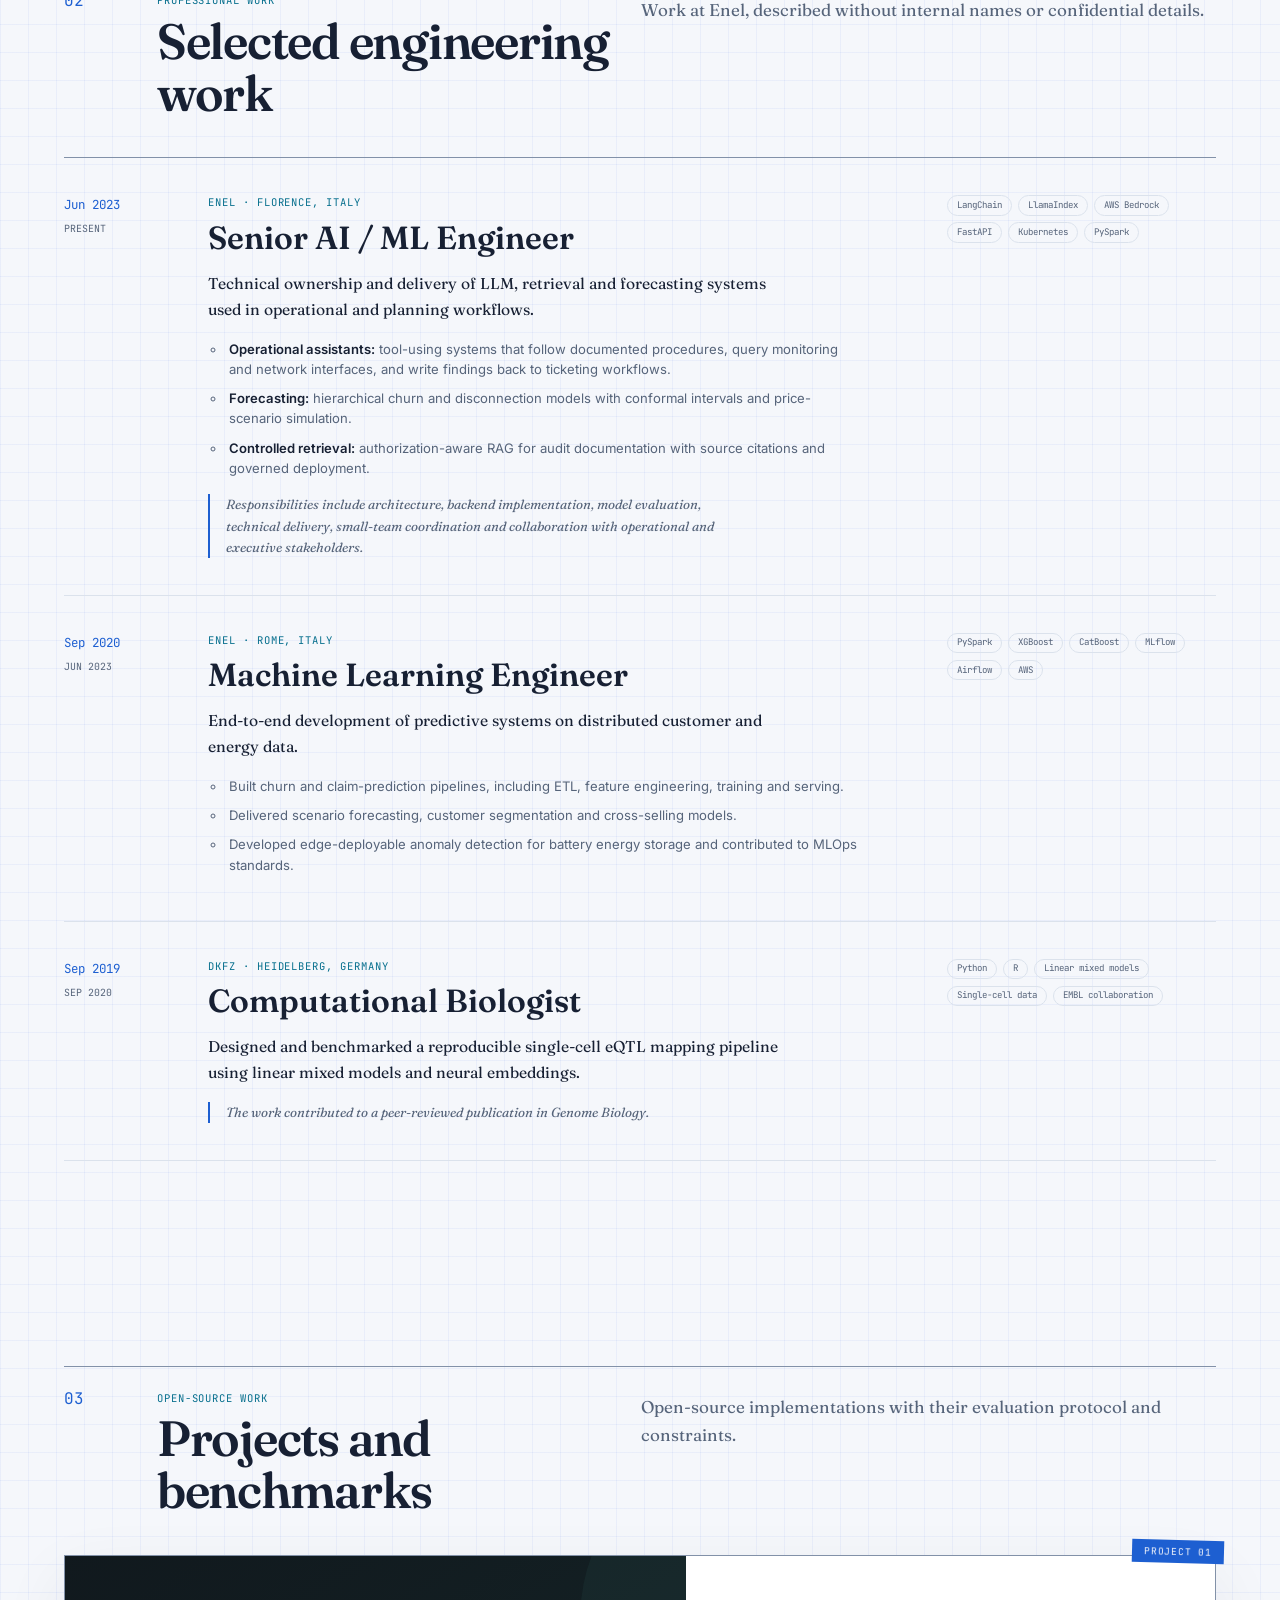
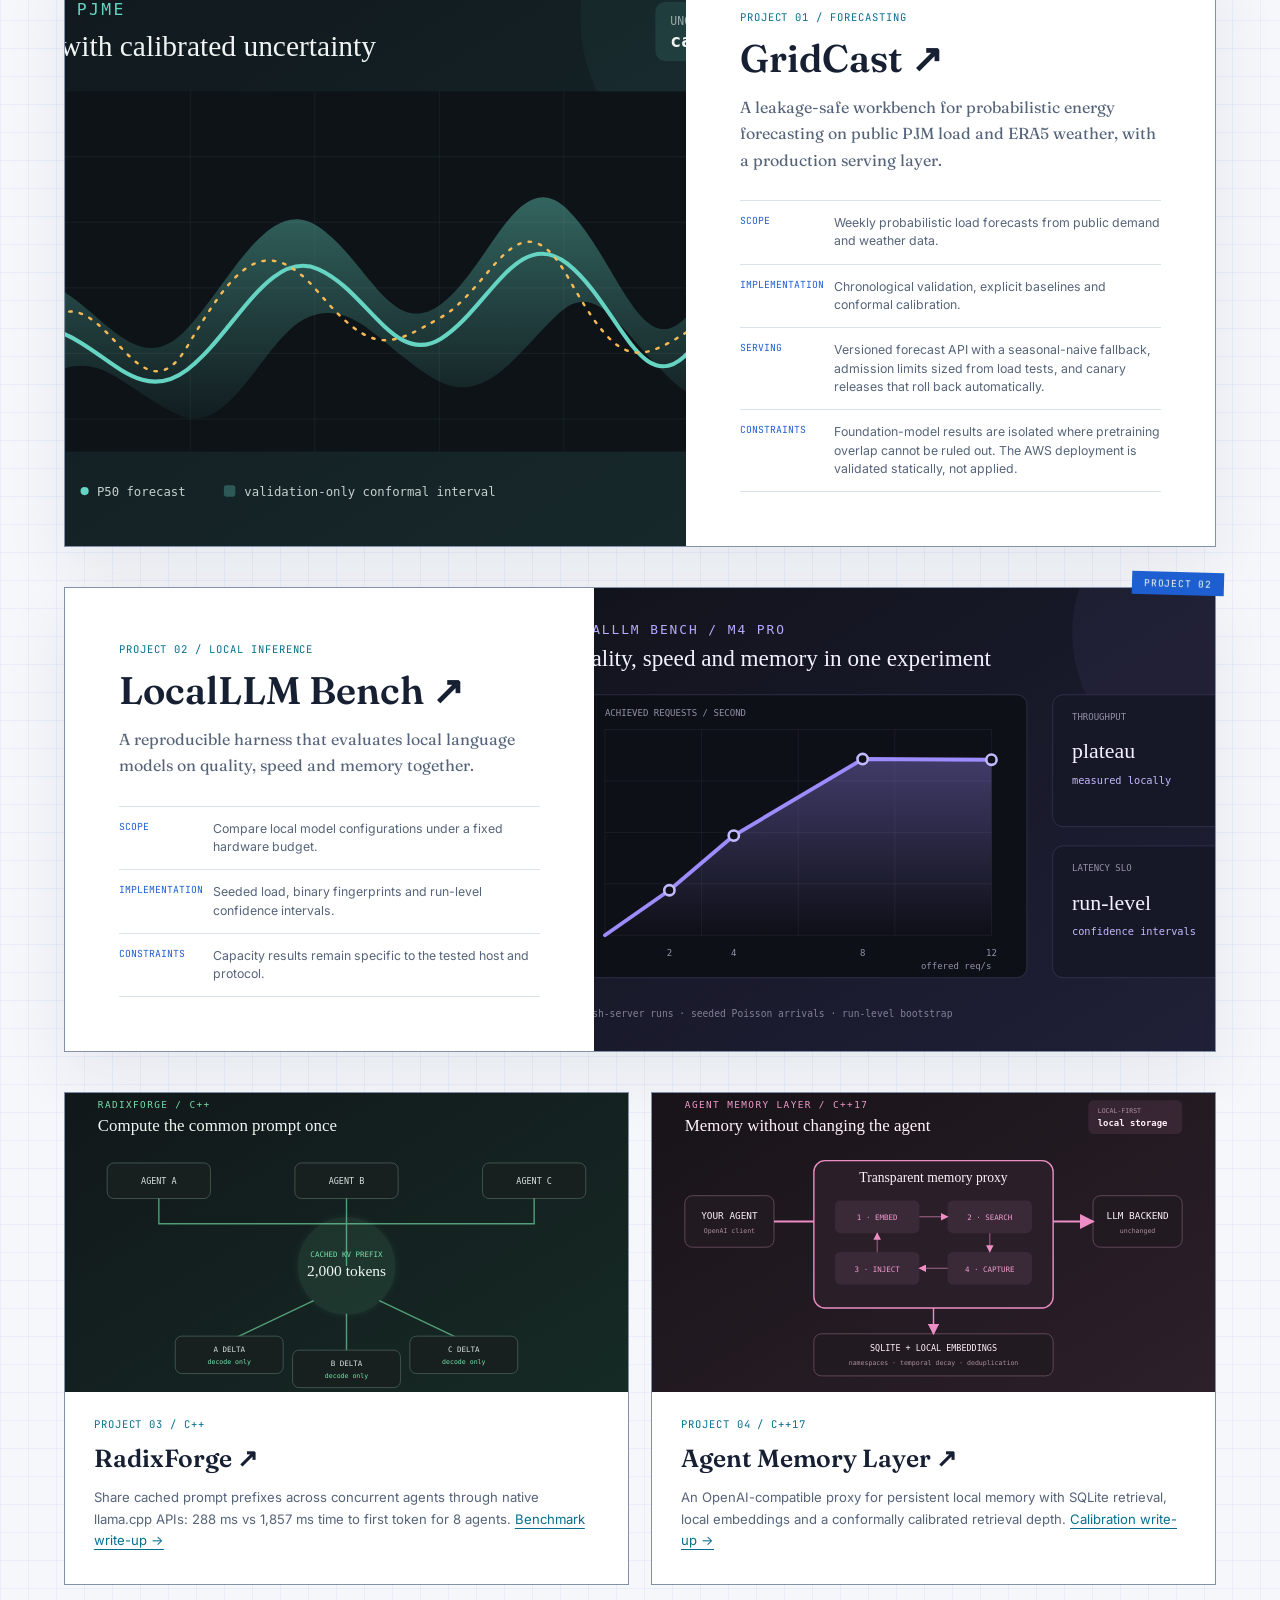
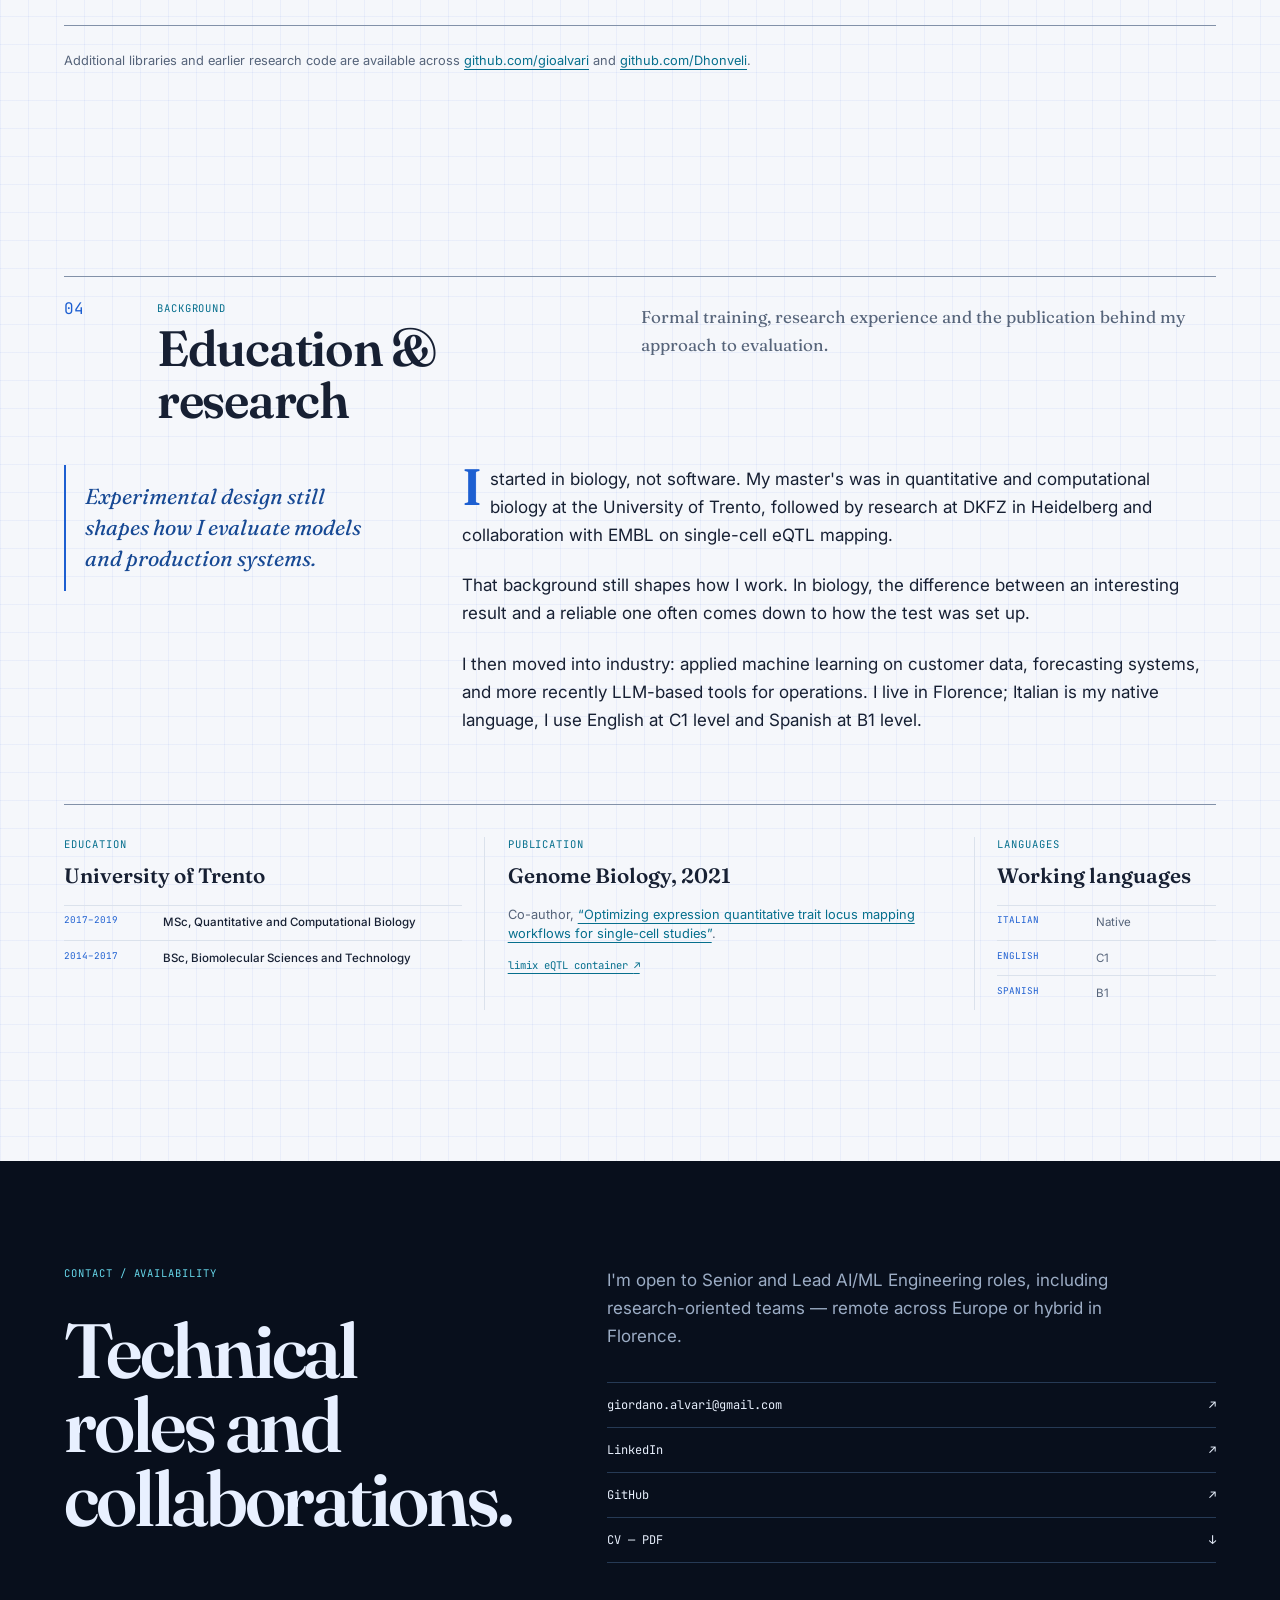
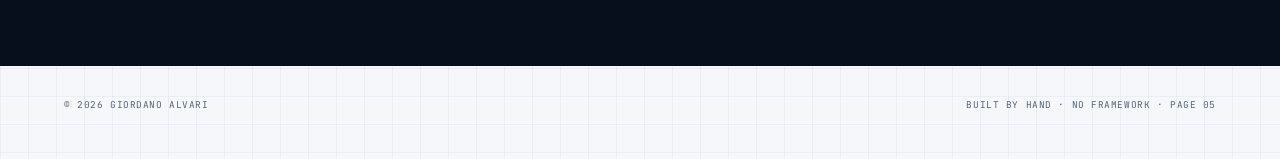
==== commit 6abc66c1: "Describe the GridCast production serving layer" ====
--- a/index.html
+++ b/index.html
@@ -247,11 +247,12 @@
         <div class="experiment-copy">
           <p class="experiment-id">Project 01 / Forecasting</p>
           <h3><a href="https://github.com/gioalvari/gridcast">GridCast <span aria-hidden="true">↗</span></a></h3>
-          <p class="experiment-lead">A leakage-safe workbench for probabilistic energy forecasting on public PJM load and ERA5 weather.</p>
+          <p class="experiment-lead">A leakage-safe workbench for probabilistic energy forecasting on public PJM load and ERA5 weather, with a production serving layer.</p>
           <dl class="experiment-notes">
             <div><dt>Scope</dt><dd>Weekly probabilistic load forecasts from public demand and weather data.</dd></div>
             <div><dt>Implementation</dt><dd>Chronological validation, explicit baselines and conformal calibration.</dd></div>
-            <div><dt>Constraints</dt><dd>Foundation-model results are isolated where pretraining overlap cannot be ruled out.</dd></div>
+            <div><dt>Serving</dt><dd>Versioned forecast API with a seasonal-naive fallback, admission limits sized from load tests, and canary releases that roll back automatically.</dd></div>
+            <div><dt>Constraints</dt><dd>Foundation-model results are isolated where pretraining overlap cannot be ruled out. The AWS deployment is validated statically, not applied.</dd></div>
           </dl>
         </div>
         <span class="sheet-tab">Project 01</span>
